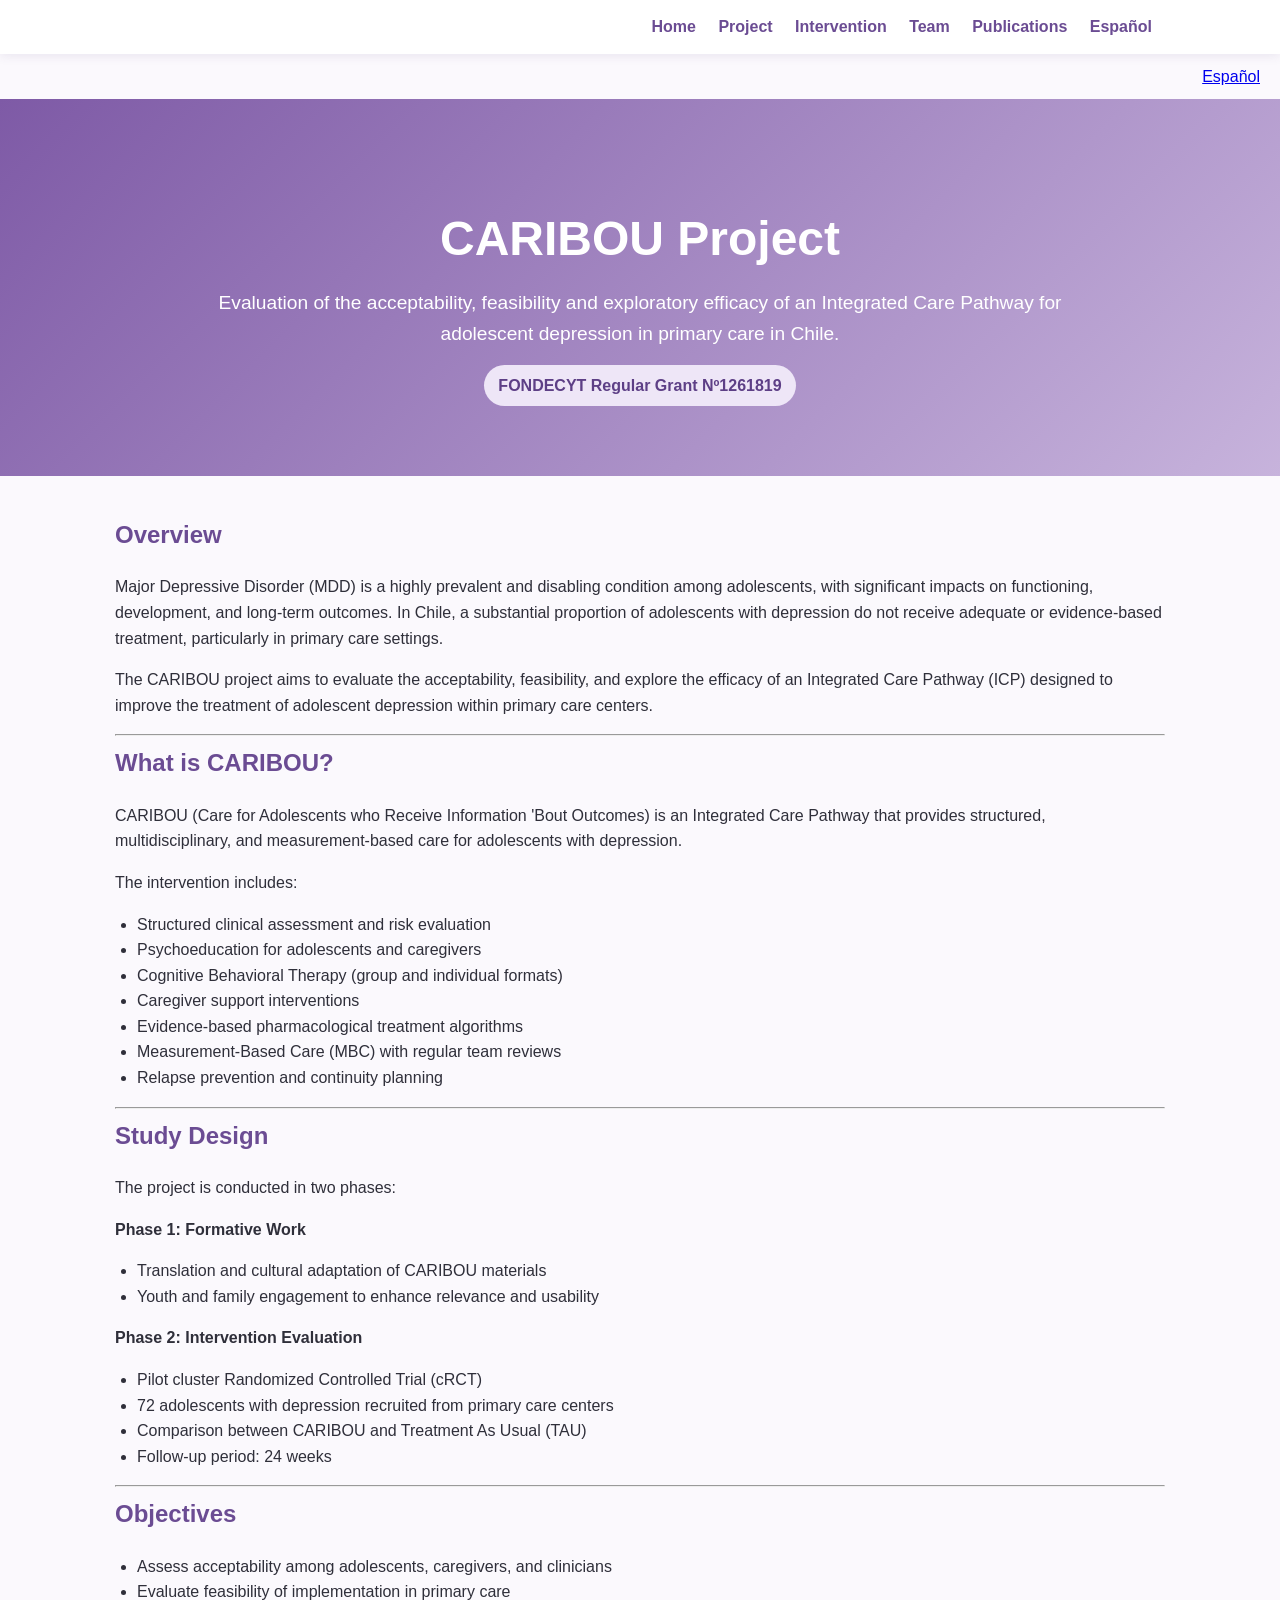
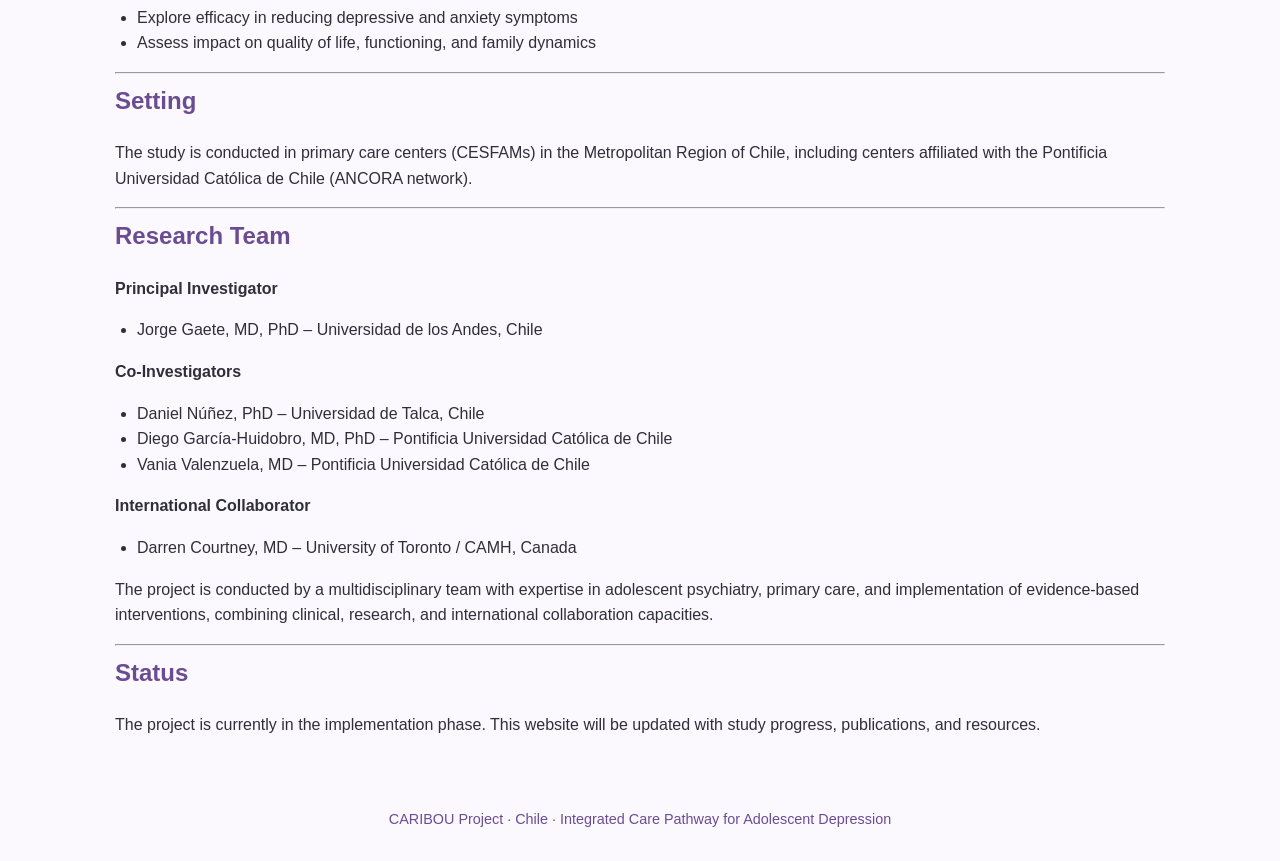
==== index.html @ 96297488 "Update index.html" ====
<!DOCTYPE html>
<html lang="en">
<head>
  <meta charset="UTF-8">
  <title>CARIBOU Project</title>
  <style>
    nav {
  background: white;
  padding: 14px 10%;
  text-align: right;
  box-shadow: 0 2px 10px rgba(80, 55, 120, 0.10);
  position: sticky;
  top: 0;
}

nav a {
  color: #6b4c93;
  margin-left: 18px;
  text-decoration: none;
  font-weight: bold;
}

nav a:hover {
  text-decoration: underline;
}
  body {
    margin: 0;
    font-family: Arial, Helvetica, sans-serif;
    background: #fbf9fd;
    color: #2f2f3a;
    line-height: 1.6;
  }

  header {
    background: linear-gradient(135deg, #7e5aa6, #c7b3dc);
    color: white;
    padding: 70px 10%;
    text-align: center;
  }

  header h1 {
    font-size: 3rem;
    margin-bottom: 10px;
  }

  header p {
    font-size: 1.2rem;
    max-width: 850px;
    margin: auto;
  }

  main {
    max-width: 1050px;
    margin: 40px auto;
    padding: 0 25px;
  }

  section {
    background: white;
    padding: 30px;
    margin-bottom: 25px;
    border-radius: 18px;
    box-shadow: 0 4px 16px rgba(80, 55, 120, 0.10);
  }

  h2 {
    color: #6b4c93;
    margin-top: 0;
  }

  .badge {
    display: inline-block;
    background: #eee6f7;
    color: #5d3f86;
    padding: 8px 14px;
    border-radius: 999px;
    font-weight: bold;
    margin-top: 15px;
  }

  ul {
    padding-left: 22px;
  }

  footer {
    text-align: center;
    padding: 30px;
    color: #6b4c93;
    font-size: 0.9rem;
  }
</style>
</head>
<body>
  <nav>
  <a href="index.html">Home</a>
  <a href="project.html">Project</a>
  <a href="intervention.html">Intervention</a>
  <a href="team.html">Team</a>
  <a href="publications.html">Publications</a>
  <a href="index-es.html">Español</a>
</nav>
<div style="text-align:right; padding:10px 20px;">
  <a href="index-es.html">Español</a>
</div>
<header>
  <h1>CARIBOU Project</h1>
  <p>
    Evaluation of the acceptability, feasibility and exploratory efficacy of an 
    Integrated Care Pathway for adolescent depression in primary care in Chile.
  </p>
  <div class="badge">FONDECYT Regular Grant Nº1261819</div>
</header>

<main>

  <h2>Overview</h2>
  <p>
    Major Depressive Disorder (MDD) is a highly prevalent and disabling condition among adolescents, 
    with significant impacts on functioning, development, and long-term outcomes. In Chile, a substantial 
    proportion of adolescents with depression do not receive adequate or evidence-based treatment, 
    particularly in primary care settings.
  </p>

  <p>
    The CARIBOU project aims to evaluate the acceptability, feasibility, and explore the efficacy of an 
    Integrated Care Pathway (ICP) designed to improve the treatment of adolescent depression within 
    primary care centers.
  </p>

  <hr>

  <h2>What is CARIBOU?</h2>
  <p>
    CARIBOU (Care for Adolescents who Receive Information 'Bout Outcomes) is an Integrated Care Pathway 
    that provides structured, multidisciplinary, and measurement-based care for adolescents with depression.
  </p>

  <p>The intervention includes:</p>
  <ul>
    <li>Structured clinical assessment and risk evaluation</li>
    <li>Psychoeducation for adolescents and caregivers</li>
    <li>Cognitive Behavioral Therapy (group and individual formats)</li>
    <li>Caregiver support interventions</li>
    <li>Evidence-based pharmacological treatment algorithms</li>
    <li>Measurement-Based Care (MBC) with regular team reviews</li>
    <li>Relapse prevention and continuity planning</li>
  </ul>

  <hr>

  <h2>Study Design</h2>
  <p>
    The project is conducted in two phases:
  </p>

  <p><strong>Phase 1: Formative Work</strong></p>
  <ul>
    <li>Translation and cultural adaptation of CARIBOU materials</li>
    <li>Youth and family engagement to enhance relevance and usability</li>
  </ul>

  <p><strong>Phase 2: Intervention Evaluation</strong></p>
  <ul>
    <li>Pilot cluster Randomized Controlled Trial (cRCT)</li>
    <li>72 adolescents with depression recruited from primary care centers</li>
    <li>Comparison between CARIBOU and Treatment As Usual (TAU)</li>
    <li>Follow-up period: 24 weeks</li>
  </ul>

  <hr>

  <h2>Objectives</h2>
  <ul>
    <li>Assess acceptability among adolescents, caregivers, and clinicians</li>
    <li>Evaluate feasibility of implementation in primary care</li>
    <li>Explore efficacy in reducing depressive and anxiety symptoms</li>
    <li>Assess impact on quality of life, functioning, and family dynamics</li>
  </ul>

  <hr>

  <h2>Setting</h2>
  <p>
    The study is conducted in primary care centers (CESFAMs) in the Metropolitan Region of Chile, 
    including centers affiliated with the Pontificia Universidad Católica de Chile (ANCORA network).
  </p>

  <hr>

  <h2>Research Team</h2>

<p><strong>Principal Investigator</strong></p>
<ul>
  <li>Jorge Gaete, MD, PhD – Universidad de los Andes, Chile</li>
</ul>

<p><strong>Co-Investigators</strong></p>
<ul>
  <li>Daniel Núñez, PhD – Universidad de Talca, Chile</li>
  <li>Diego García-Huidobro, MD, PhD – Pontificia Universidad Católica de Chile</li>
  <li>Vania Valenzuela, MD – Pontificia Universidad Católica de Chile</li>
</ul>

<p><strong>International Collaborator</strong></p>
<ul>
  <li>Darren Courtney, MD – University of Toronto / CAMH, Canada</li>
</ul>

<p>
  The project is conducted by a multidisciplinary team with expertise in adolescent psychiatry, 
  primary care, and implementation of evidence-based interventions, combining clinical, research, 
  and international collaboration capacities.
</p>

  <hr>

  <h2>Status</h2>
  <p>
    The project is currently in the implementation phase. This website will be updated with study 
    progress, publications, and resources.
  </p>
</main>

<footer>
  CARIBOU Project · Chile · Integrated Care Pathway for Adolescent Depression
</footer>
</body>
</html>
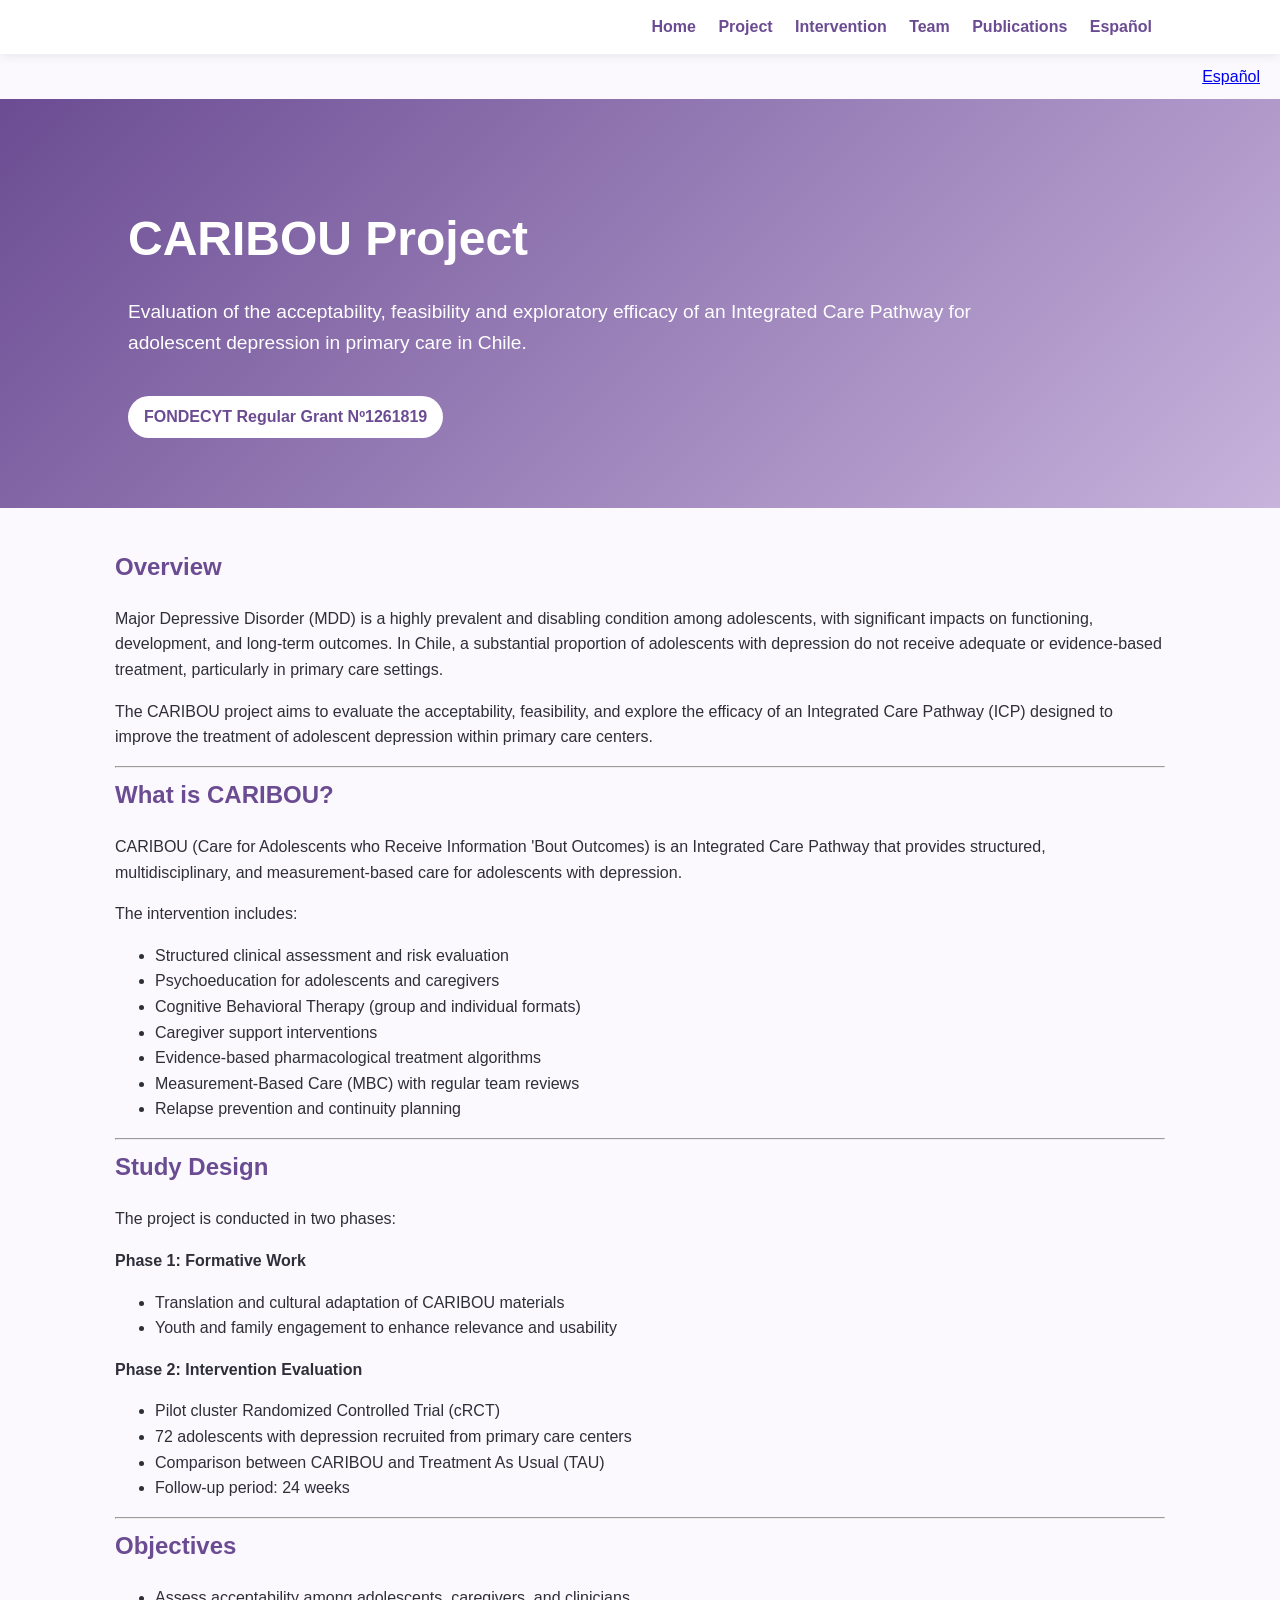
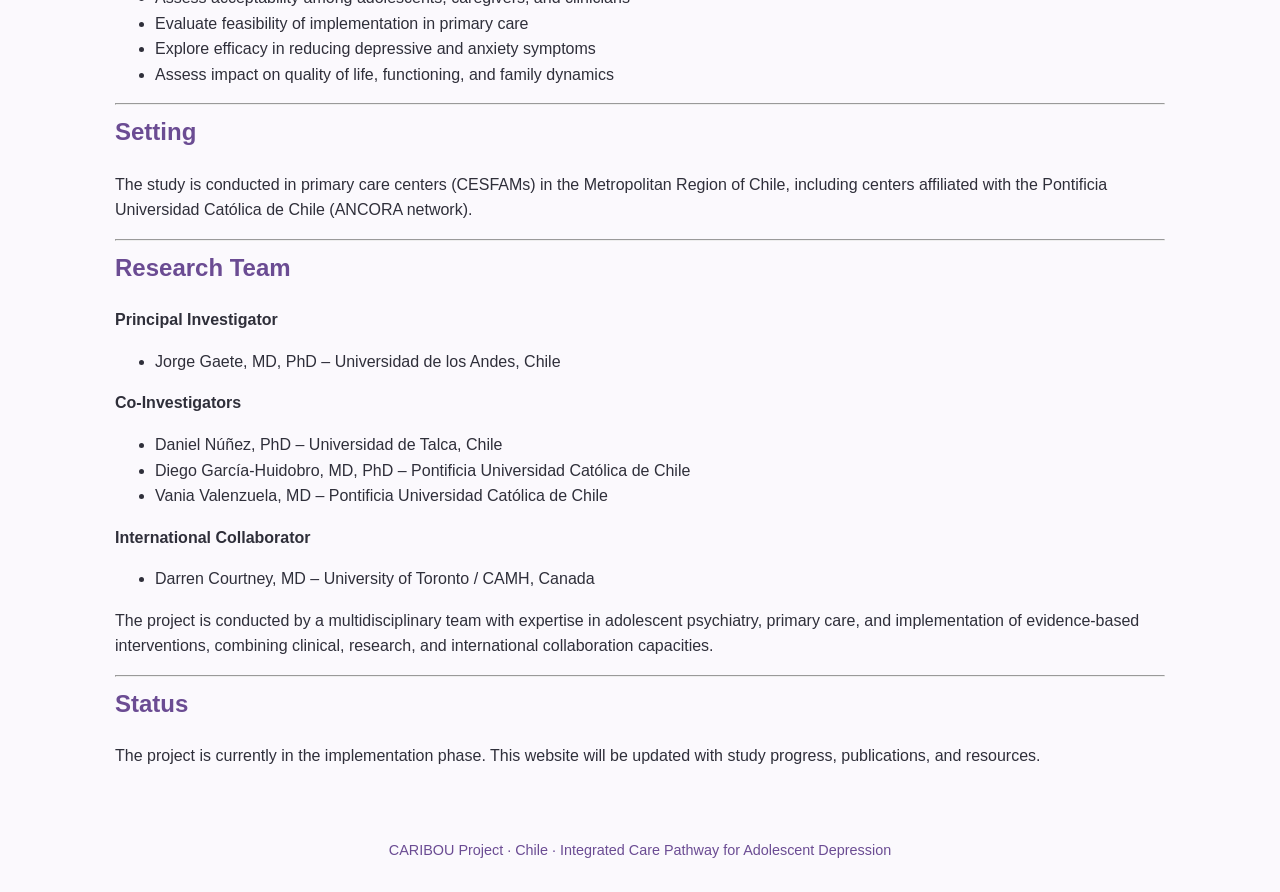
==== commit 8b836fd2: "Update index.html" ====
--- a/index.html
+++ b/index.html
@@ -1,93 +1,11 @@
 <!DOCTYPE html>
 <html lang="en">
 <head>
+  <link rel="stylesheet" href="style.css">
   <meta charset="UTF-8">
   <title>CARIBOU Project</title>
   <style>
-    nav {
-  background: white;
-  padding: 14px 10%;
-  text-align: right;
-  box-shadow: 0 2px 10px rgba(80, 55, 120, 0.10);
-  position: sticky;
-  top: 0;
-}
 
-nav a {
-  color: #6b4c93;
-  margin-left: 18px;
-  text-decoration: none;
-  font-weight: bold;
-}
-
-nav a:hover {
-  text-decoration: underline;
-}
-  body {
-    margin: 0;
-    font-family: Arial, Helvetica, sans-serif;
-    background: #fbf9fd;
-    color: #2f2f3a;
-    line-height: 1.6;
-  }
-
-  header {
-    background: linear-gradient(135deg, #7e5aa6, #c7b3dc);
-    color: white;
-    padding: 70px 10%;
-    text-align: center;
-  }
-
-  header h1 {
-    font-size: 3rem;
-    margin-bottom: 10px;
-  }
-
-  header p {
-    font-size: 1.2rem;
-    max-width: 850px;
-    margin: auto;
-  }
-
-  main {
-    max-width: 1050px;
-    margin: 40px auto;
-    padding: 0 25px;
-  }
-
-  section {
-    background: white;
-    padding: 30px;
-    margin-bottom: 25px;
-    border-radius: 18px;
-    box-shadow: 0 4px 16px rgba(80, 55, 120, 0.10);
-  }
-
-  h2 {
-    color: #6b4c93;
-    margin-top: 0;
-  }
-
-  .badge {
-    display: inline-block;
-    background: #eee6f7;
-    color: #5d3f86;
-    padding: 8px 14px;
-    border-radius: 999px;
-    font-weight: bold;
-    margin-top: 15px;
-  }
-
-  ul {
-    padding-left: 22px;
-  }
-
-  footer {
-    text-align: center;
-    padding: 30px;
-    color: #6b4c93;
-    font-size: 0.9rem;
-  }
 </style>
 </head>
 <body>
--- a/style.css
+++ b/style.css
@@ -0,0 +1,131 @@
+:root {
+  --caribou-purple: #6b4c93;
+  --caribou-lilac: #c7b3dc;
+  --caribou-light: #fbf9fd;
+  --caribou-soft: #f4eef9;
+  --text-main: #2f2f3a;
+}
+
+body {
+  margin: 0;
+  font-family: Arial, Helvetica, sans-serif;
+  background: var(--caribou-light);
+  color: var(--text-main);
+  line-height: 1.6;
+}
+
+nav {
+  background: white;
+  padding: 14px 10%;
+  text-align: right;
+  box-shadow: 0 2px 10px rgba(80, 55, 120, 0.10);
+  position: sticky;
+  top: 0;
+  z-index: 10;
+}
+
+nav a {
+  color: var(--caribou-purple);
+  margin-left: 18px;
+  text-decoration: none;
+  font-weight: bold;
+}
+
+nav a:hover {
+  text-decoration: underline;
+}
+
+header {
+  background: linear-gradient(135deg, var(--caribou-purple), var(--caribou-lilac));
+  color: white;
+  padding: 70px 10%;
+}
+
+header h1 {
+  font-size: 3rem;
+  margin-bottom: 10px;
+}
+
+header p {
+  font-size: 1.2rem;
+  max-width: 850px;
+}
+
+main {
+  max-width: 1050px;
+  margin: 40px auto;
+  padding: 0 25px;
+}
+
+section {
+  background: white;
+  padding: 32px;
+  margin-bottom: 26px;
+  border-radius: 18px;
+  box-shadow: 0 4px 16px rgba(80, 55, 120, 0.10);
+}
+
+h2 {
+  color: var(--caribou-purple);
+  margin-top: 0;
+}
+
+.badge {
+  display: inline-block;
+  background: white;
+  color: var(--caribou-purple);
+  padding: 8px 16px;
+  border-radius: 999px;
+  font-weight: bold;
+  margin-top: 18px;
+}
+
+.pathway {
+  display: grid;
+  grid-template-columns: repeat(auto-fit, minmax(220px, 1fr));
+  gap: 18px;
+  margin-top: 20px;
+}
+
+.card {
+  background: var(--caribou-soft);
+  border-left: 6px solid var(--caribou-purple);
+  padding: 18px;
+  border-radius: 14px;
+}
+
+.card h3 {
+  margin-top: 0;
+  color: #5d3f86;
+}
+
+footer {
+  text-align: center;
+  padding: 30px;
+  color: var(--caribou-purple);
+  font-size: 0.9rem;
+}
+
+@media (max-width: 700px) {
+  nav {
+    text-align: left;
+    padding: 12px 20px;
+  }
+
+  nav a {
+    display: inline-block;
+    margin: 6px 10px 6px 0;
+  }
+
+  header {
+    padding: 50px 25px;
+  }
+
+  header h1 {
+    font-size: 2.2rem;
+  }
+
+  section {
+    padding: 24px;
+  }
+}
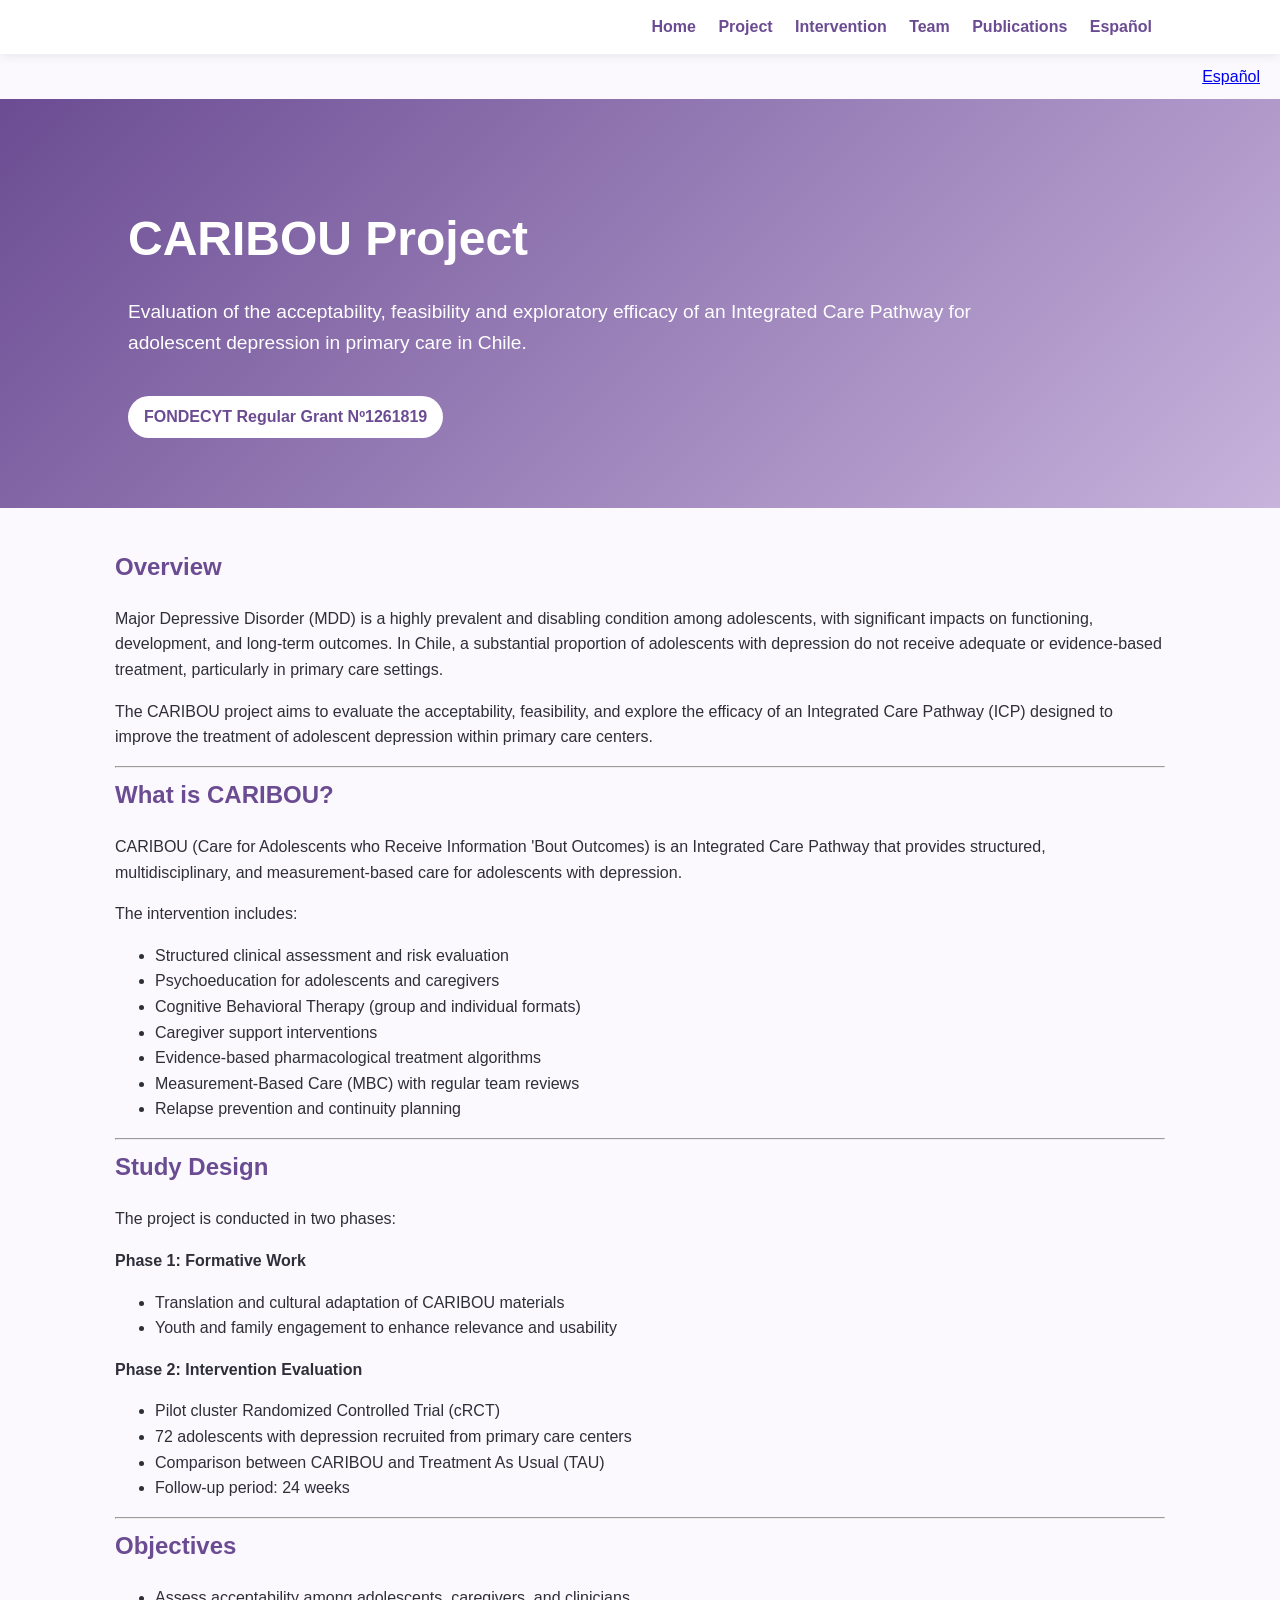
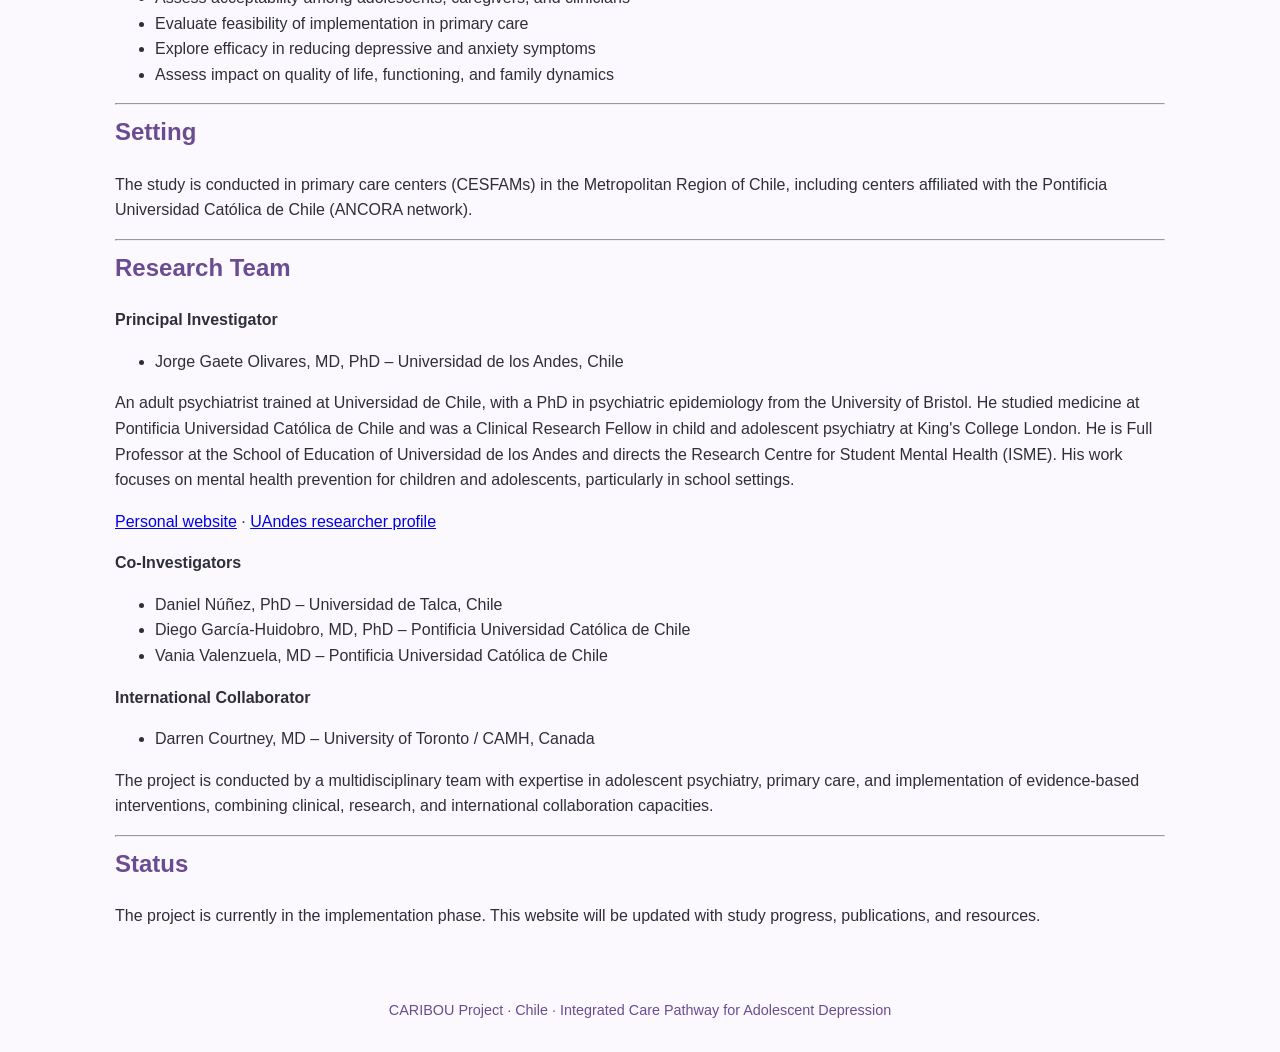
==== commit 27c665fe: "Equipo: reseña de Jorge Gaete y enlaces a sus perfiles" ====
--- a/index.html
+++ b/index.html
@@ -109,8 +109,10 @@
 
 <p><strong>Principal Investigator</strong></p>
 <ul>
-  <li>Jorge Gaete, MD, PhD – Universidad de los Andes, Chile</li>
+  <li>Jorge Gaete Olivares, MD, PhD – Universidad de los Andes, Chile</li>
 </ul>
+<p>An adult psychiatrist trained at Universidad de Chile, with a PhD in psychiatric epidemiology from the University of Bristol. He studied medicine at Pontificia Universidad Católica de Chile and was a Clinical Research Fellow in child and adolescent psychiatry at King's College London. He is Full Professor at the School of Education of Universidad de los Andes and directs the Research Centre for Student Mental Health (ISME). His work focuses on mental health prevention for children and adolescents, particularly in school settings.</p>
+<p><a href="https://jegaete.github.io">Personal website</a> · <a href="https://investigadores.uandes.cl/en/persons/jorge-eduardo-gaete-olivares/">UAndes researcher profile</a></p>
 
 <p><strong>Co-Investigators</strong></p>
 <ul>
--- a/style.css
+++ b/style.css
@@ -129,3 +129,11 @@
     padding: 24px;
   }
 }
+.paper a {
+  color: #5d3f86;
+  text-decoration: none;
+}
+
+.paper a:hover {
+  text-decoration: underline;
+}
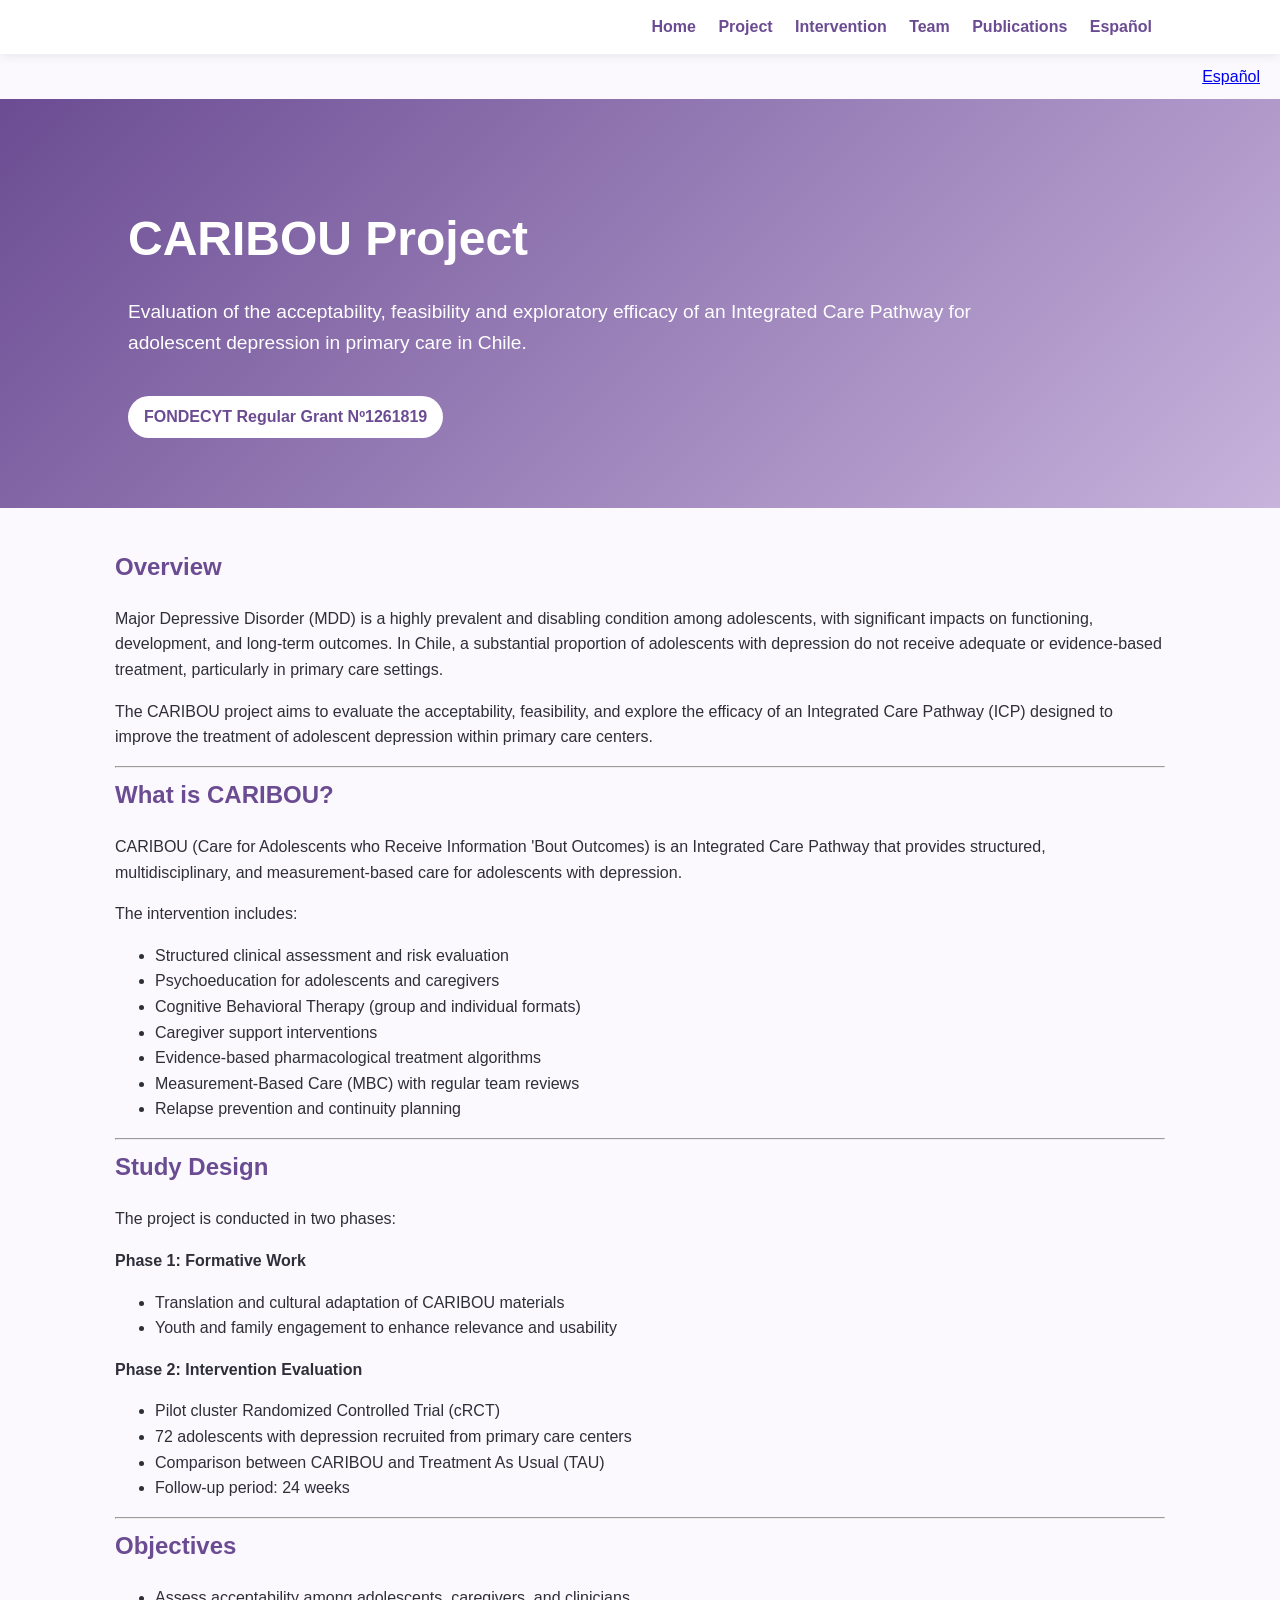
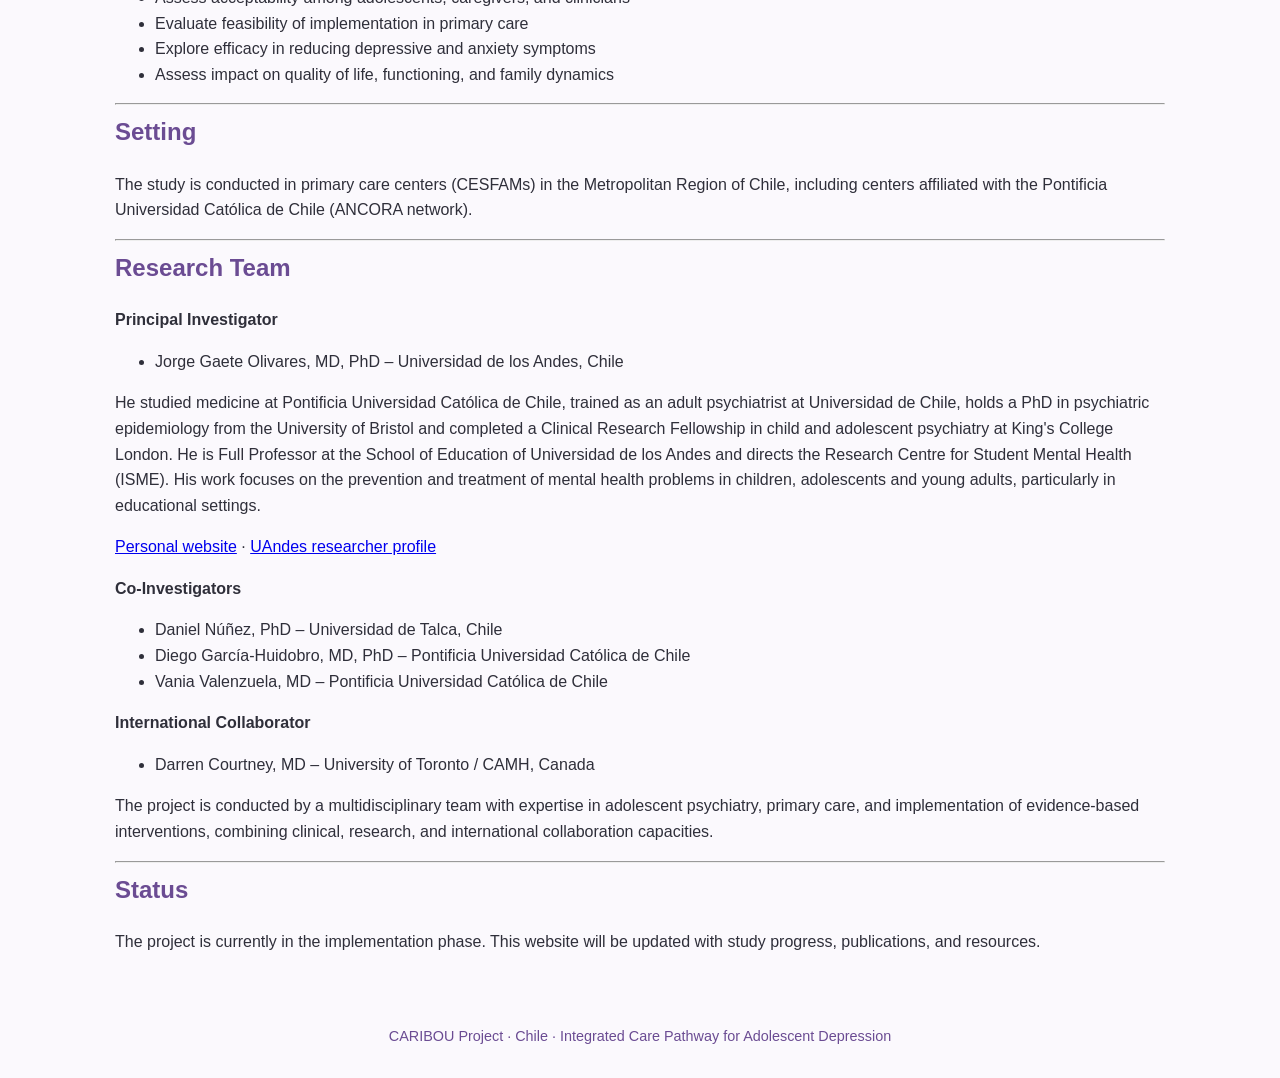
==== commit 31f3ae2b: "Equipo: reseña actualizada de Jorge Gaete" ====
--- a/index.html
+++ b/index.html
@@ -111,7 +111,7 @@
 <ul>
   <li>Jorge Gaete Olivares, MD, PhD – Universidad de los Andes, Chile</li>
 </ul>
-<p>An adult psychiatrist trained at Universidad de Chile, with a PhD in psychiatric epidemiology from the University of Bristol. He studied medicine at Pontificia Universidad Católica de Chile and was a Clinical Research Fellow in child and adolescent psychiatry at King's College London. He is Full Professor at the School of Education of Universidad de los Andes and directs the Research Centre for Student Mental Health (ISME). His work focuses on mental health prevention for children and adolescents, particularly in school settings.</p>
+<p>He studied medicine at Pontificia Universidad Católica de Chile, trained as an adult psychiatrist at Universidad de Chile, holds a PhD in psychiatric epidemiology from the University of Bristol and completed a Clinical Research Fellowship in child and adolescent psychiatry at King's College London. He is Full Professor at the School of Education of Universidad de los Andes and directs the Research Centre for Student Mental Health (ISME). His work focuses on the prevention and treatment of mental health problems in children, adolescents and young adults, particularly in educational settings.</p>
 <p><a href="https://jegaete.github.io">Personal website</a> · <a href="https://investigadores.uandes.cl/en/persons/jorge-eduardo-gaete-olivares/">UAndes researcher profile</a></p>
 
 <p><strong>Co-Investigators</strong></p>
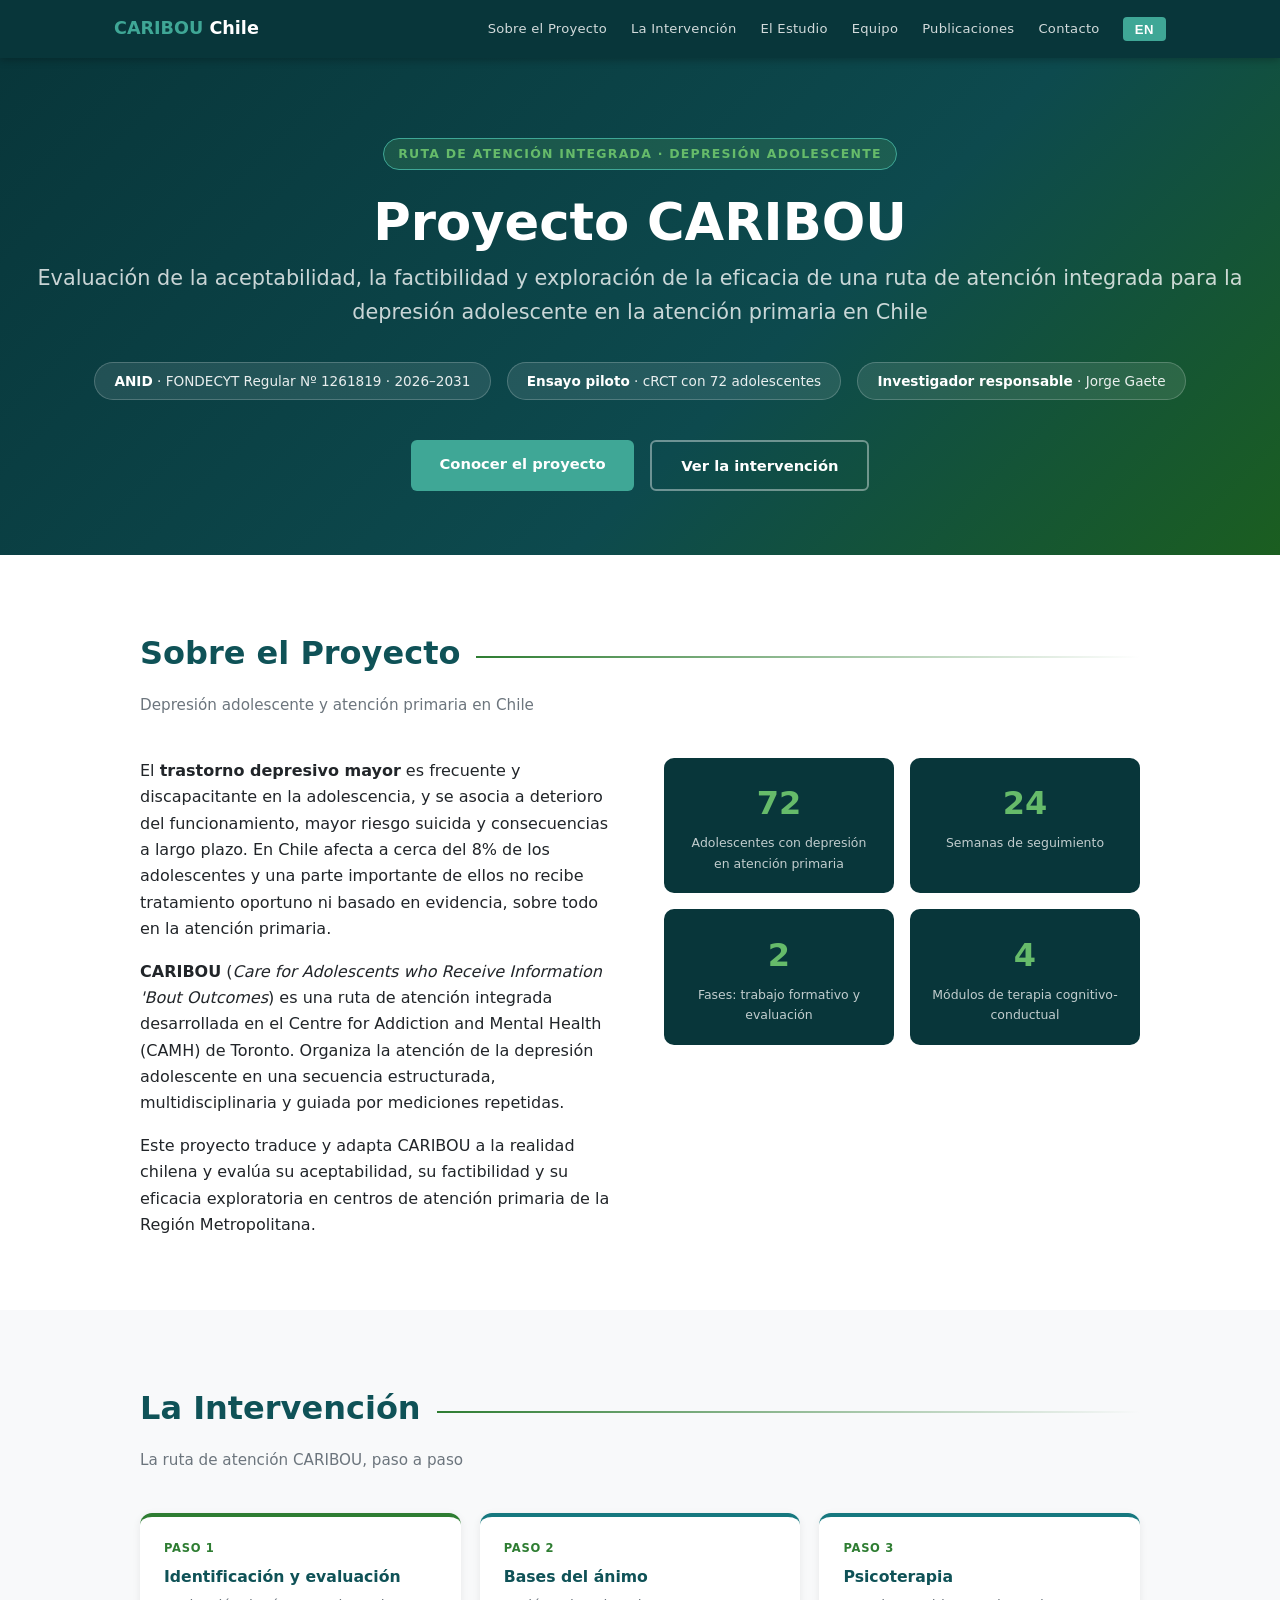
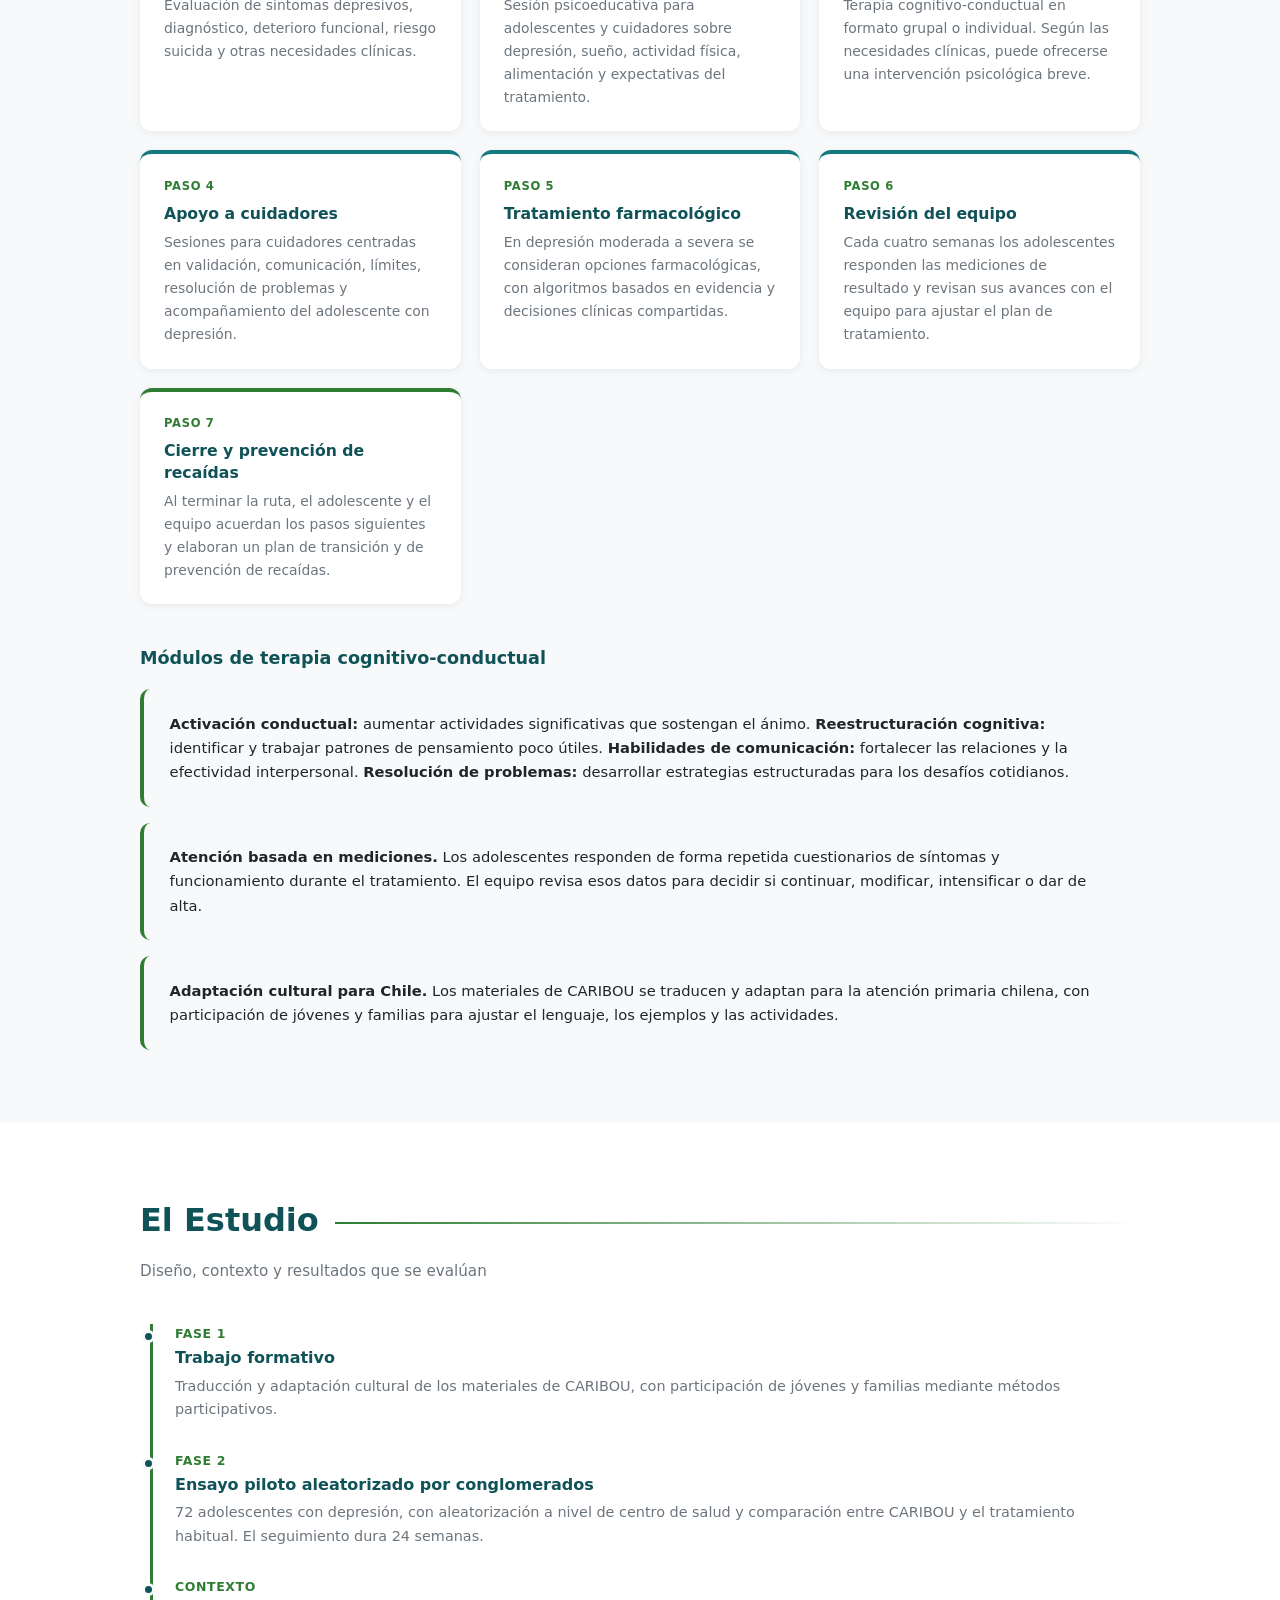
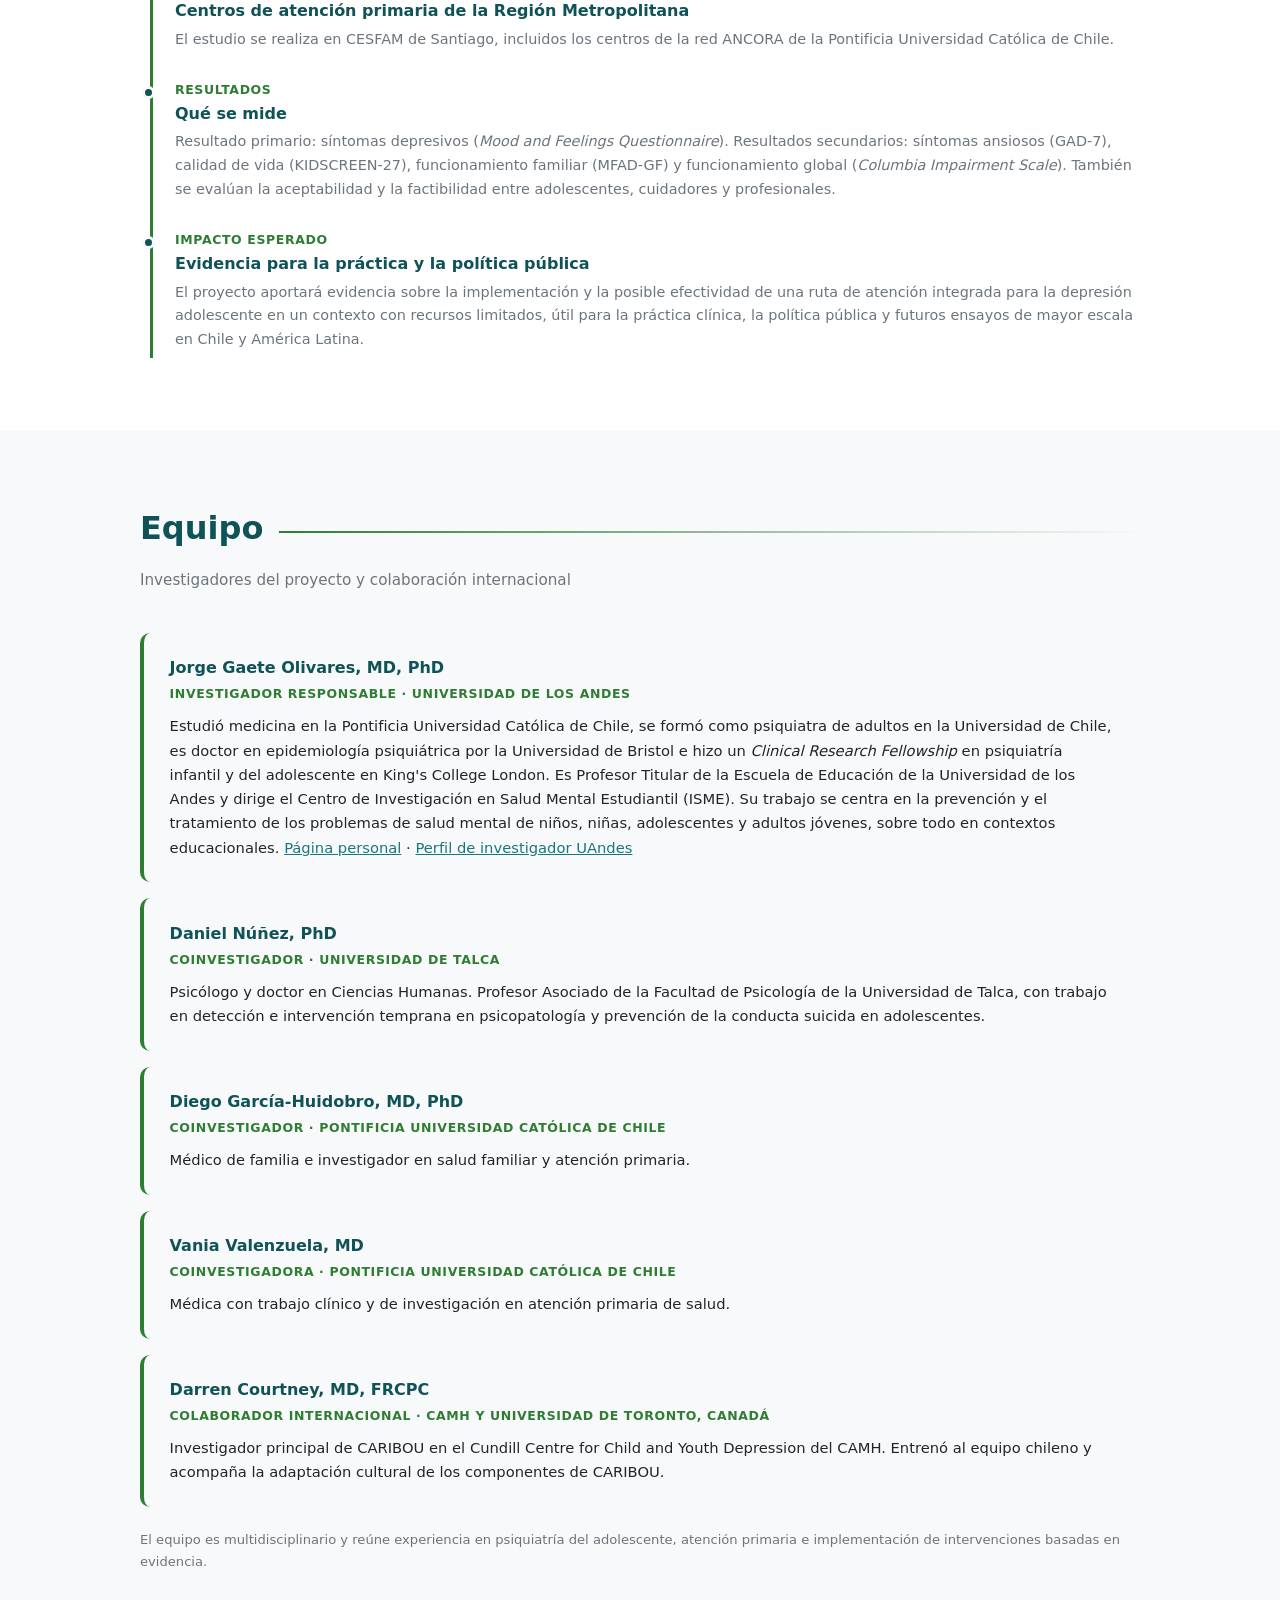
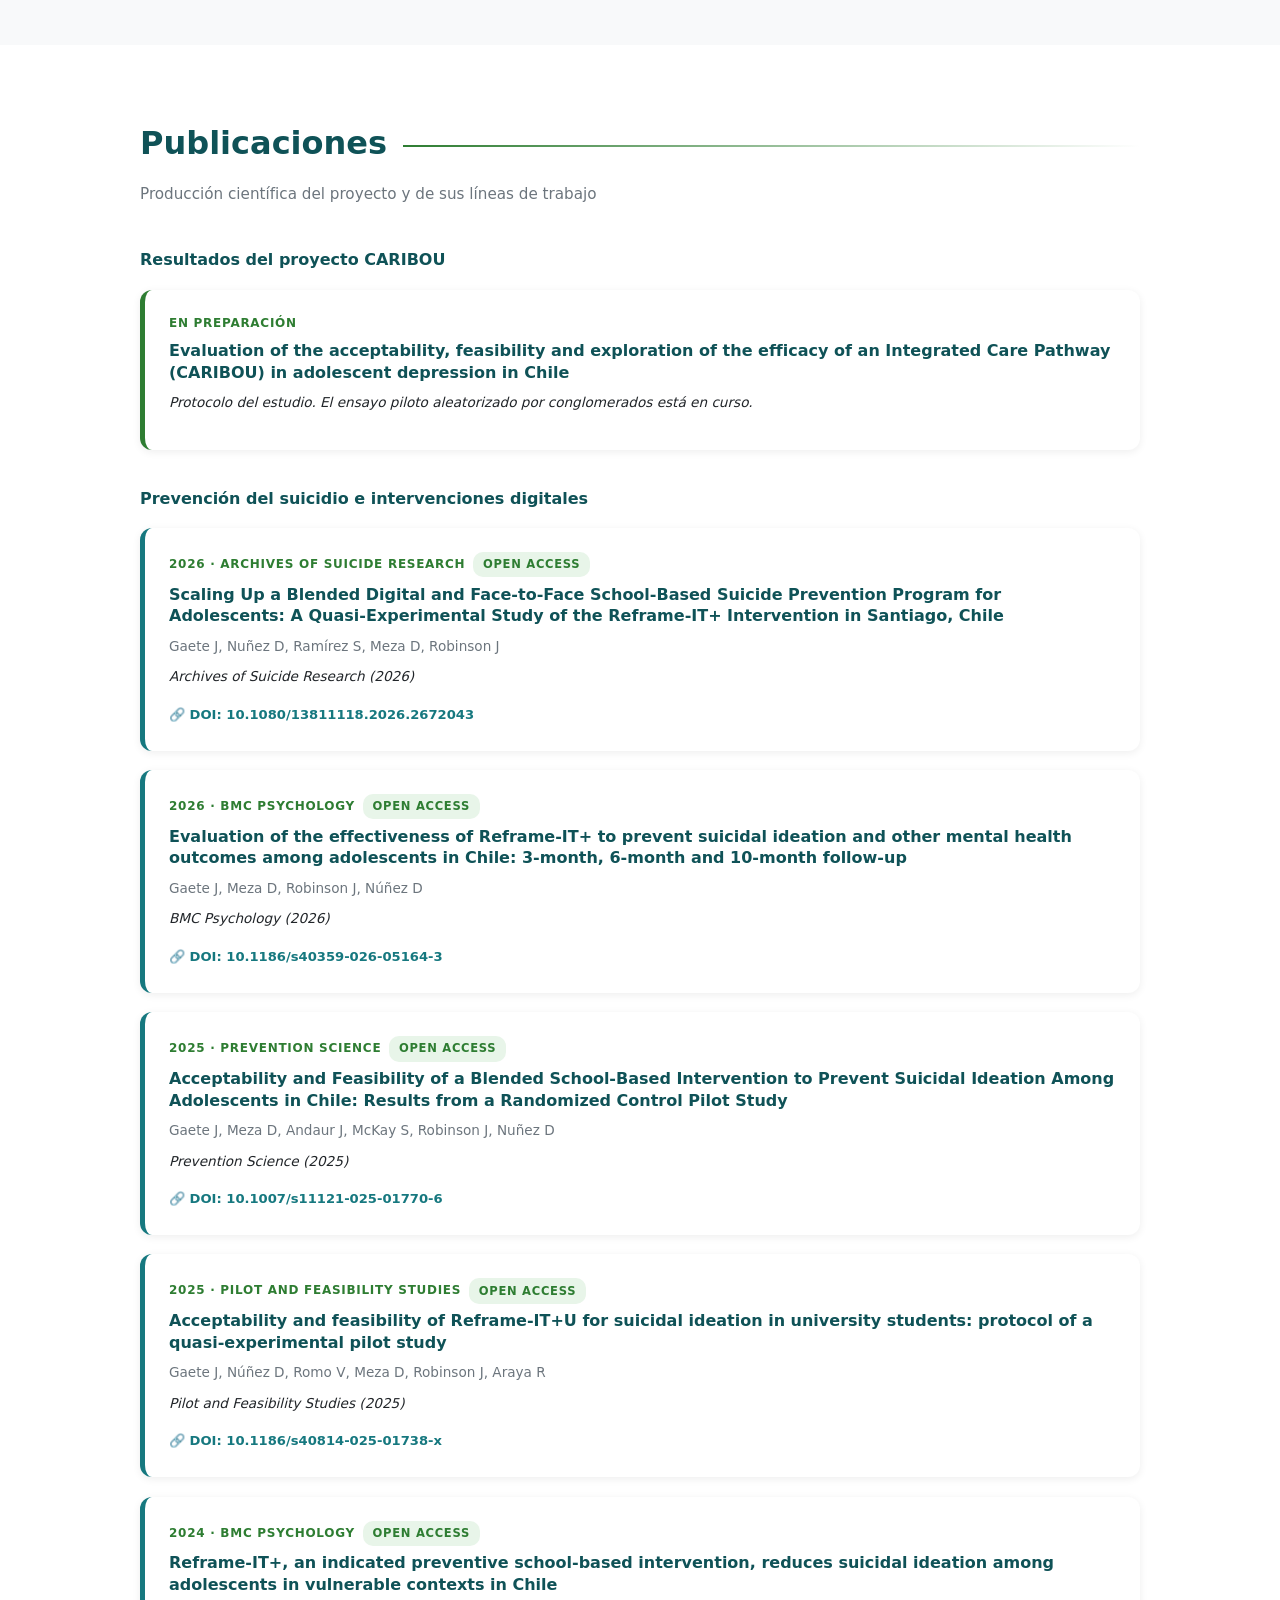
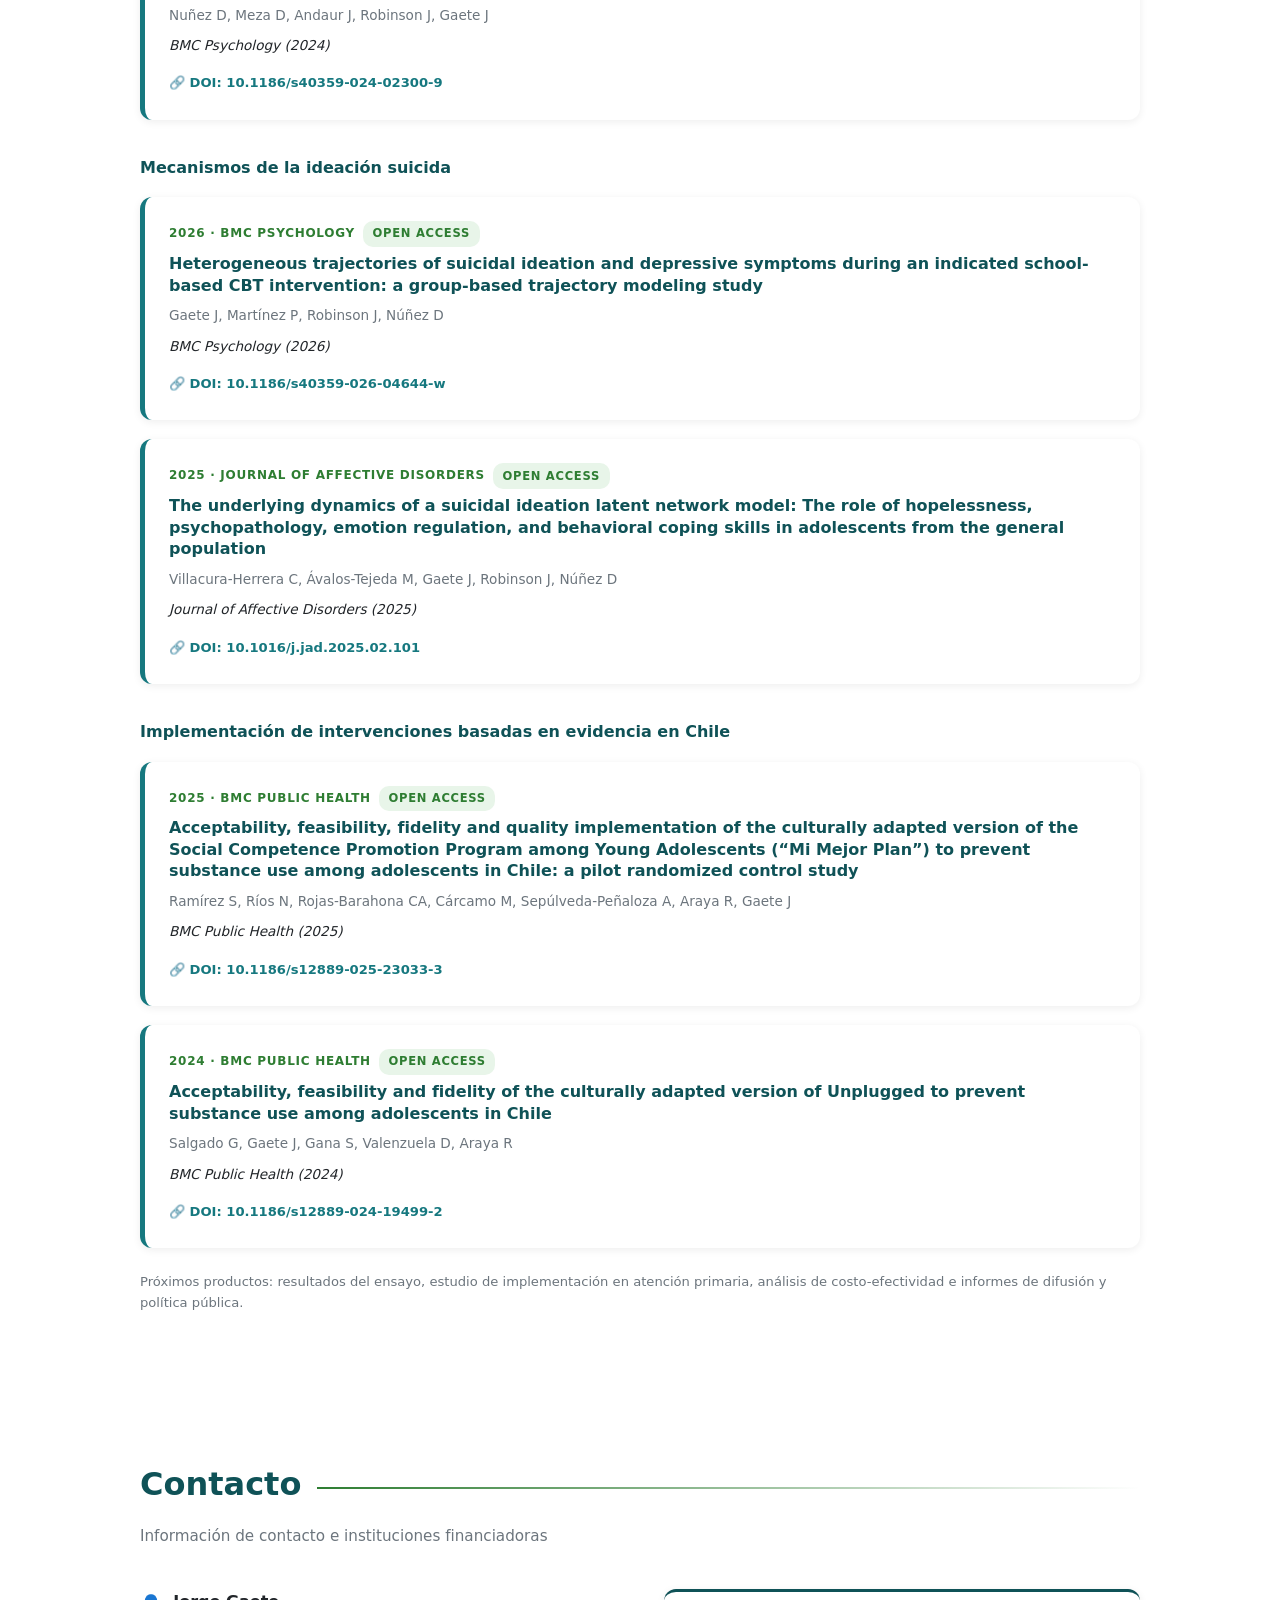
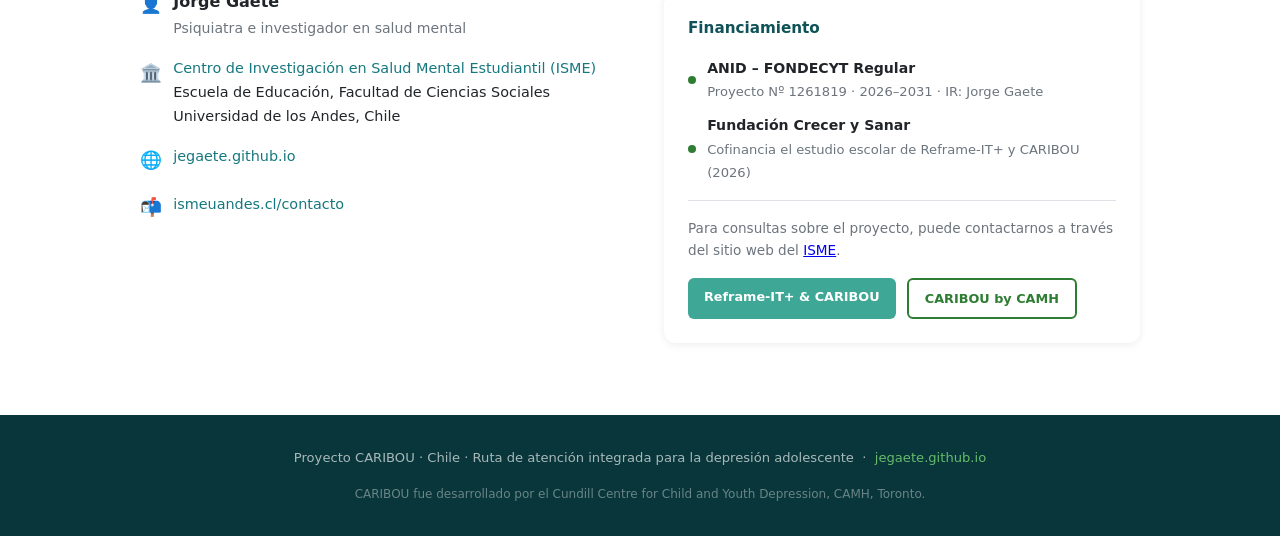
==== commit f4f1076d: "Sitio CARIBOU: página única bilingüe con el formato de los otros proyectos Inicio, intervención, est" ====
--- a/index.html
+++ b/index.html
@@ -1,148 +1,703 @@
 <!DOCTYPE html>
-<html lang="en">
+<html lang="es">
 <head>
-  <link rel="stylesheet" href="style.css">
-  <meta charset="UTF-8">
-  <title>CARIBOU Project</title>
+  <meta charset="UTF-8" />
+  <meta name="viewport" content="width=device-width, initial-scale=1.0" />
+  <title>Proyecto CARIBOU – Ruta de atención integrada para la depresión adolescente en Chile</title>
+  <meta name="description" content="Evaluación de la aceptabilidad, factibilidad y exploración de la eficacia de la ruta de atención integrada CARIBOU para la depresión adolescente en atención primaria en Chile. ANID FONDECYT Regular Nº 1261819." />
+  <meta property="og:title" content="Proyecto CARIBOU – Ruta de atención integrada para la depresión adolescente en Chile" />
+  <meta property="og:description" content="Evaluación de la aceptabilidad, factibilidad y exploración de la eficacia de la ruta de atención integrada CARIBOU para la depresión adolescente en atención primaria en Chile. ANID FONDECYT Regular Nº 1261819." />
+  <meta property="og:type" content="website" />
   <style>
-
-</style>
+    :root {
+      --primary: #0f5257;
+      --primary-light: #16787f;
+      --accent: #2e7d32;
+      --accent-light: #66bb6a;
+      --bg: #f8f9fa;
+      --card: #ffffff;
+      --text: #212529;
+      --text-muted: #6c757d;
+      --border: #dee2e6;
+      --hero-bg: #08363a;
+      --badge-bg: #e8f5e9;
+      --hero-accent: #3fa796;
+    }
+    *, *::before, *::after { box-sizing: border-box; margin: 0; padding: 0; }
+    html { scroll-behavior: smooth; }
+    body {
+      font-family: 'Segoe UI', system-ui, -apple-system, sans-serif;
+      background: var(--bg);
+      color: var(--text);
+      line-height: 1.65;
+    }
+
+    /* ── NAV ── */
+    nav {
+      position: sticky; top: 0; z-index: 100;
+      background: var(--hero-bg);
+      box-shadow: 0 2px 8px rgba(0,0,0,0.25);
+    }
+    .nav-inner {
+      max-width: 1100px; margin: 0 auto;
+      display: flex; align-items: center; justify-content: space-between;
+      padding: 0 1.5rem; height: 58px;
+    }
+    .nav-brand {
+      font-weight: 700; font-size: 1.1rem; color: #fff; text-decoration: none;
+    }
+    .nav-brand span { color: var(--hero-accent); }
+    .nav-links { display: flex; gap: 0.2rem; align-items: center; }
+    .nav-links a {
+      color: rgba(255,255,255,0.82); text-decoration: none;
+      font-size: 0.82rem; font-weight: 500; letter-spacing: 0.02em;
+      padding: 0.35rem 0.65rem; border-radius: 4px; transition: all 0.18s;
+    }
+    .nav-links a:hover { color: #fff; background: rgba(255,255,255,0.12); }
+    .lang-btn {
+      background: var(--hero-accent); color: #fff !important;
+      border-radius: 4px; padding: 0.3rem 0.75rem !important;
+      font-weight: 600 !important; margin-left: 0.6rem;
+      cursor: pointer; border: none; font-size: 0.82rem;
+      letter-spacing: 0.04em;
+    }
+    .lang-btn:hover { background: var(--accent-light) !important; }
+    .hamburger { display: none; flex-direction: column; gap: 5px; cursor: pointer; padding: 4px; }
+    .hamburger span { display: block; width: 24px; height: 2px; background: #fff; border-radius: 2px; transition: 0.3s; }
+
+    /* ── HERO ── */
+    .hero {
+      background: linear-gradient(135deg, var(--hero-bg) 0%, #0d4a4e 60%, #1b5e20 100%);
+      color: #fff; padding: 5rem 1.5rem 4rem;
+      text-align: center;
+    }
+    .hero-tag {
+      display: inline-block; background: rgba(102,187,106,0.18);
+      border: 1px solid var(--hero-accent); color: var(--accent-light);
+      font-size: 0.78rem; font-weight: 700; letter-spacing: 0.1em;
+      text-transform: uppercase; padding: 0.3rem 0.9rem;
+      border-radius: 20px; margin-bottom: 1.4rem;
+    }
+    .hero h1 { font-size: clamp(2rem, 5vw, 3.2rem); font-weight: 800; line-height: 1.15; margin-bottom: 0.6rem; }
+    .hero h1 span { color: var(--accent-light); }
+    .hero-sub { font-size: clamp(1.05rem, 2.5vw, 1.3rem); color: rgba(255,255,255,0.78); margin-bottom: 2rem; font-weight: 400; }
+    .hero-meta { display: flex; flex-wrap: wrap; gap: 1rem; justify-content: center; margin-bottom: 2.5rem; }
+    .hero-pill {
+      background: rgba(255,255,255,0.1); border: 1px solid rgba(255,255,255,0.2);
+      border-radius: 30px; padding: 0.45rem 1.2rem;
+      font-size: 0.85rem; color: rgba(255,255,255,0.9);
+    }
+    .hero-pill strong { color: #fff; }
+    .hero-cta { display: flex; gap: 1rem; justify-content: center; flex-wrap: wrap; }
+    .btn {
+      display: inline-block; padding: 0.7rem 1.8rem;
+      border-radius: 6px; text-decoration: none; font-weight: 600;
+      font-size: 0.92rem; transition: all 0.18s;
+    }
+    .btn-primary { background: var(--hero-accent); color: #fff; }
+    .btn-primary:hover { background: var(--accent-light); transform: translateY(-1px); }
+    .btn-outline { background: transparent; color: #fff; border: 2px solid rgba(255,255,255,0.4); }
+    .btn-outline:hover { border-color: #fff; background: rgba(255,255,255,0.08); }
+
+    /* ── SECTIONS ── */
+    section { padding: 4.5rem 1.5rem; }
+    .section-inner { max-width: 1000px; margin: 0 auto; }
+    .section-alt { background: #fff; }
+    .section-title {
+      font-size: clamp(1.5rem, 3vw, 2rem); font-weight: 800;
+      color: var(--primary); margin-bottom: 0.4rem;
+    }
+    .section-subtitle { color: var(--text-muted); font-size: 0.95rem; margin-bottom: 2.5rem; }
+    .title-bar { display: flex; align-items: center; gap: 1rem; margin-bottom: 0.4rem; }
+    .title-bar::after { content: ''; flex: 1; height: 2px; background: linear-gradient(90deg, var(--accent), transparent); }
+    p { margin-bottom: 1rem; }
+    p:last-child { margin-bottom: 0; }
+
+    /* ── ABOUT ── */
+    .about-grid { display: grid; grid-template-columns: 1fr 1fr; gap: 3rem; align-items: start; }
+    .stat-cards { display: grid; grid-template-columns: 1fr 1fr; gap: 1rem; }
+    .stat-card {
+      background: var(--hero-bg); color: #fff;
+      border-radius: 10px; padding: 1.2rem; text-align: center;
+    }
+    .stat-card .num { font-size: 2rem; font-weight: 800; color: var(--accent-light); }
+    .stat-card .lbl { font-size: 0.78rem; color: rgba(255,255,255,0.75); margin-top: 0.2rem; }
+
+    /* ── OBJECTIVES ── */
+    .obj-list { list-style: none; display: flex; flex-direction: column; gap: 1rem; }
+    .obj-list li {
+      display: flex; gap: 1rem; align-items: flex-start;
+      background: #fff; border-radius: 10px; padding: 1.2rem 1.4rem;
+      border-left: 4px solid var(--accent); box-shadow: 0 1px 4px rgba(0,0,0,0.06);
+    }
+    .obj-num {
+      background: var(--primary); color: #fff;
+      border-radius: 50%; width: 28px; height: 28px; min-width: 28px;
+      display: flex; align-items: center; justify-content: center;
+      font-weight: 700; font-size: 0.82rem;
+    }
+
+    /* ── METHODOLOGY ── */
+    .method-phases { display: grid; grid-template-columns: repeat(auto-fit, minmax(220px, 1fr)); gap: 1.2rem; margin-bottom: 2.5rem; }
+    .phase-card {
+      background: #fff; border-radius: 12px; padding: 1.5rem;
+      box-shadow: 0 2px 8px rgba(0,0,0,0.07); border-top: 4px solid var(--primary-light);
+    }
+    .phase-card.accent-border { border-top-color: var(--accent); }
+    .phase-icon { font-size: 1.8rem; margin-bottom: 0.8rem; }
+    .phase-card h3 { font-size: 0.95rem; font-weight: 700; color: var(--primary); margin-bottom: 0.5rem; }
+    .phase-card p { font-size: 0.88rem; color: var(--text-muted); margin: 0; }
+    .program-structure {
+      background: linear-gradient(135deg, var(--hero-bg), #1b5e20);
+      color: #fff; border-radius: 14px; padding: 2rem;
+    }
+    .program-structure h3 { margin-bottom: 1rem; color: var(--accent-light); font-size: 1.1rem; }
+    .sessions-grid { display: grid; grid-template-columns: repeat(3, 1fr); gap: 1rem; }
+    .session-block { background: rgba(255,255,255,0.1); border-radius: 8px; padding: 1rem; text-align: center; }
+    .session-block .s-num { font-size: 1.6rem; font-weight: 800; color: var(--accent-light); }
+    .session-block .s-lbl { font-size: 0.75rem; color: rgba(255,255,255,0.8); margin-top: 0.3rem; }
+    .trial-info { display: grid; grid-template-columns: 1fr 1fr; gap: 1rem; margin-top: 2rem; }
+    .trial-box { background: #fff; border-radius: 10px; padding: 1.2rem; box-shadow: 0 1px 4px rgba(0,0,0,0.07); }
+    .trial-box h4 { color: var(--primary); font-size: 0.9rem; margin-bottom: 0.5rem; }
+    .trial-box p { font-size: 0.85rem; color: var(--text-muted); margin: 0; }
+
+    /* ── TEAM ── */
+    .team-grid { display: grid; grid-template-columns: repeat(auto-fill, minmax(200px, 1fr)); gap: 1.5rem; }
+    .team-card {
+      background: #fff; border-radius: 14px; padding: 1.8rem 1.2rem;
+      text-align: center; box-shadow: 0 2px 8px rgba(0,0,0,0.07);
+      transition: transform 0.18s, box-shadow 0.18s;
+    }
+    .team-card:hover { transform: translateY(-3px); box-shadow: 0 6px 18px rgba(0,0,0,0.11); }
+    .team-avatar {
+      width: 72px; height: 72px; border-radius: 50%;
+      background: linear-gradient(135deg, var(--primary), var(--accent));
+      display: flex; align-items: center; justify-content: center;
+      color: #fff; font-size: 1.5rem; font-weight: 700;
+      margin: 0 auto 1rem;
+    }
+    .team-card h3 { font-size: 0.95rem; font-weight: 700; color: var(--primary); margin-bottom: 0.3rem; }
+    .team-card .role { font-size: 0.78rem; color: var(--accent); font-weight: 600; margin-bottom: 0.3rem; }
+    .team-card .inst { font-size: 0.78rem; color: var(--text-muted); }
+
+    /* ── RESULTS ── */
+    .results-grid { display: grid; grid-template-columns: repeat(auto-fit, minmax(260px, 1fr)); gap: 1.5rem; margin-bottom: 2.5rem; }
+    .result-card {
+      background: #fff; border-radius: 12px; padding: 1.5rem;
+      box-shadow: 0 2px 8px rgba(0,0,0,0.07); border-top: 4px solid var(--accent);
+    }
+    .result-card h3 { font-size: 0.9rem; font-weight: 700; color: var(--primary); margin-bottom: 1rem; }
+    .result-stat { display: flex; align-items: baseline; gap: 0.5rem; margin-bottom: 0.6rem; }
+    .result-stat .pct { font-size: 1.8rem; font-weight: 800; color: var(--accent); }
+    .result-stat .desc { font-size: 0.82rem; color: var(--text-muted); }
+    .efficacy-table {
+      width: 100%; border-collapse: collapse; font-size: 0.88rem;
+    }
+    .efficacy-table th {
+      background: var(--primary); color: #fff; padding: 0.7rem 1rem;
+      text-align: left; font-weight: 600;
+    }
+    .efficacy-table td { padding: 0.7rem 1rem; border-bottom: 1px solid var(--border); }
+    .efficacy-table tr:last-child td { border-bottom: none; }
+    .efficacy-table tr:nth-child(even) td { background: #f8f9fa; }
+    .sig { color: var(--accent); font-weight: 700; }
+    .table-wrap { background: #fff; border-radius: 12px; overflow: hidden; box-shadow: 0 2px 8px rgba(0,0,0,0.07); }
+
+    /* ── PUBLICATIONS ── */
+    .pub-list { display: flex; flex-direction: column; gap: 1.2rem; }
+    .pub-card {
+      background: #fff; border-radius: 12px; padding: 1.5rem;
+      box-shadow: 0 2px 8px rgba(0,0,0,0.07);
+      border-left: 5px solid var(--primary-light);
+      transition: border-color 0.18s;
+    }
+    .pub-card:hover { border-left-color: var(--accent); }
+    .pub-year { font-size: 0.75rem; font-weight: 700; color: var(--accent); text-transform: uppercase; letter-spacing: 0.06em; margin-bottom: 0.4rem; }
+    .pub-title { font-size: 1rem; font-weight: 700; color: var(--primary); margin-bottom: 0.5rem; line-height: 1.35; }
+    .pub-authors { font-size: 0.85rem; color: var(--text-muted); margin-bottom: 0.5rem; }
+    .pub-journal { font-size: 0.85rem; color: var(--text); font-style: italic; margin-bottom: 0.8rem; }
+    .pub-link {
+      display: inline-flex; align-items: center; gap: 0.4rem;
+      color: var(--primary-light); font-size: 0.82rem; font-weight: 600;
+      text-decoration: none; transition: color 0.18s;
+    }
+    .pub-link:hover { color: var(--accent); }
+    .pub-badge {
+      display: inline-block; background: var(--badge-bg); color: var(--accent);
+      font-size: 0.72rem; font-weight: 700; padding: 0.2rem 0.6rem;
+      border-radius: 10px; margin-left: 0.5rem;
+    }
+
+    /* ── CONTACT ── */
+    .contact-grid { display: grid; grid-template-columns: 1fr 1fr; gap: 3rem; align-items: start; }
+    .contact-info p { margin-bottom: 0.8rem; }
+    .contact-info a { color: var(--primary-light); text-decoration: none; }
+    .contact-info a:hover { color: var(--accent); }
+    .contact-detail { display: flex; align-items: flex-start; gap: 0.7rem; margin-bottom: 1rem; }
+    .c-icon { font-size: 1.1rem; margin-top: 0.1rem; }
+    .funding-box {
+      background: #fff; border-radius: 12px; padding: 1.5rem;
+      box-shadow: 0 2px 8px rgba(0,0,0,0.07); border-top: 3px solid var(--primary);
+    }
+    .funding-box h3 { color: var(--primary); margin-bottom: 1rem; font-size: 0.95rem; }
+    .funder-row { display: flex; align-items: center; gap: 0.7rem; margin-bottom: 0.7rem; font-size: 0.88rem; }
+    .funder-dot { width: 8px; height: 8px; border-radius: 50%; background: var(--accent); flex-shrink: 0; }
+
+    /* ── FOOTER ── */
+    footer {
+      background: var(--hero-bg); color: rgba(255,255,255,0.65);
+      text-align: center; padding: 2rem 1.5rem; font-size: 0.82rem;
+    }
+    footer a { color: var(--accent-light); text-decoration: none; }
+    footer a:hover { text-decoration: underline; }
+
+    /* ── RESPONSIVE ── */
+    @media (max-width: 768px) {
+      .nav-links { display: none; flex-direction: column; position: absolute; top: 58px; left: 0; right: 0; background: var(--hero-bg); padding: 1rem; gap: 0.4rem; }
+      .nav-links.open { display: flex; }
+      .hamburger { display: flex; }
+      .about-grid, .contact-grid { grid-template-columns: 1fr; }
+      .sessions-grid { grid-template-columns: 1fr; }
+      .trial-info { grid-template-columns: 1fr; }
+      .stat-cards { grid-template-columns: 1fr 1fr; }
+    }
+
+    /* ── CARDS (manuales / proyectos) ── */
+    .card-grid { display: grid; grid-template-columns: repeat(auto-fit, minmax(240px, 1fr)); gap: 1.2rem; }
+    .info-card {
+      background: #fff; border-radius: 12px; padding: 1.4rem 1.5rem;
+      box-shadow: 0 2px 8px rgba(0,0,0,0.07); border-top: 4px solid var(--primary-light);
+      display: flex; flex-direction: column; gap: 0.45rem;
+    }
+    .info-card.accent-border { border-top-color: var(--accent); }
+    .info-card .kicker { font-size: 0.72rem; font-weight: 700; color: var(--accent); text-transform: uppercase; letter-spacing: 0.06em; }
+    .info-card h3 { font-size: 0.98rem; font-weight: 700; color: var(--primary); line-height: 1.35; }
+    .info-card p { font-size: 0.87rem; color: var(--text-muted); margin: 0; }
+    .info-card .meta { font-size: 0.8rem; color: var(--text); margin-top: auto; padding-top: 0.4rem; border-top: 1px solid var(--border); }
+    .status { display: inline-block; font-size: 0.7rem; font-weight: 700; padding: 0.15rem 0.55rem; border-radius: 10px; margin-left: 0.3rem; vertical-align: middle; }
+    .status-done { background: var(--badge-bg); color: var(--accent); }
+    .status-now { background: #fff3e0; color: #b7410e; }
+    .timeline { list-style: none; border-left: 3px solid var(--accent); margin-left: 0.6rem; padding-left: 1.4rem; display: flex; flex-direction: column; gap: 1.4rem; }
+    .timeline li { position: relative; }
+    .timeline li::before { content: ''; position: absolute; left: -2.05rem; top: 0.35rem; width: 13px; height: 13px; border-radius: 50%; background: var(--primary); border: 3px solid var(--bg); }
+    .timeline .when { font-size: 0.78rem; font-weight: 700; color: var(--accent); text-transform: uppercase; letter-spacing: 0.05em; }
+    .timeline h3 { font-size: 1rem; color: var(--primary); margin: 0.15rem 0 0.35rem; line-height: 1.35; }
+    .timeline p { font-size: 0.9rem; color: var(--text-muted); margin-bottom: 0.4rem; }
+    .note { font-size: 0.82rem; color: var(--text-muted); margin-top: 1.4rem; }
+    .pub-group { font-size: 1rem; font-weight: 700; color: var(--primary); margin: 0 0 1rem; }
+    .pub-list + .pub-group { margin-top: 2.2rem; }
+
+
+    .collab-wrap { margin-top: 2.5rem; }
+    .collab-title { font-size: 1.1rem; color: var(--primary); margin-bottom: 0.2rem; }
+    .collab-sub { font-size: 0.78rem; font-weight: 700; color: var(--accent); text-transform: uppercase; letter-spacing: 0.05em; margin-bottom: 0.6rem; }
+    .collab-box { margin-top: 1rem; background: var(--bg); border-left: 4px solid var(--accent); border-radius: 10px; padding: 1.4rem 1.6rem; }
+    .collab-box h3 { font-size: 1rem; color: var(--primary); margin-bottom: 0.15rem; }
+    .collab-box p { font-size: 0.92rem; margin: 0; }
+    .collab-box a { color: var(--primary-light); }
+    .section-alt .collab-box { background: #f4f7f7; }
+    .nav-brand, .nav-links a { white-space: nowrap; }
+    @media (max-width: 900px) {
+      .nav-links { display: none; flex-direction: column; position: absolute; top: 58px; left: 0; right: 0; background: var(--hero-bg); padding: 1rem; gap: 0.4rem; }
+      .nav-links.open { display: flex; }
+      .hamburger { display: flex; }
+    }
+  </style>
 </head>
 <body>
-  <nav>
-  <a href="index.html">Home</a>
-  <a href="project.html">Project</a>
-  <a href="intervention.html">Intervention</a>
-  <a href="team.html">Team</a>
-  <a href="publications.html">Publications</a>
-  <a href="index-es.html">Español</a>
+
+<!-- ════════════════ NAV ════════════════ -->
+<nav role="navigation" aria-label="Main navigation">
+  <div class="nav-inner">
+    <a class="nav-brand" href="#inicio"><span>CARIBOU</span> Chile</a>
+    <div class="nav-links" id="navLinks">
+      <a href="#sobre" data-es="Sobre el Proyecto" data-en="About">Sobre el Proyecto</a>
+      <a href="#intervencion" data-es="La Intervención" data-en="Intervention">La Intervención</a>
+      <a href="#estudio" data-es="El Estudio" data-en="The Study">El Estudio</a>
+      <a href="#equipo" data-es="Equipo" data-en="Team">Equipo</a>
+      <a href="#publicaciones" data-es="Publicaciones" data-en="Publications">Publicaciones</a>
+      <a href="#contacto" data-es="Contacto" data-en="Contact">Contacto</a>
+      <button class="lang-btn" id="langToggle" onclick="toggleLang()" aria-label="Switch language">EN</button>
+    </div>
+    <div class="hamburger" id="hamburger" onclick="toggleMenu()" aria-label="Toggle menu">
+      <span></span><span></span><span></span>
+    </div>
+  </div>
 </nav>
-<div style="text-align:right; padding:10px 20px;">
-  <a href="index-es.html">Español</a>
-</div>
-<header>
-  <h1>CARIBOU Project</h1>
+
+<!-- ════════════════ HERO ════════════════ -->
+<section class="hero" id="inicio">
+  <div class="hero-tag" data-es="Ruta de atención integrada · Depresión adolescente" data-en="Integrated care pathway · Adolescent depression">Ruta de atención integrada · Depresión adolescente</div>
+  <h1 data-es="Proyecto CARIBOU" data-en="CARIBOU Project">Proyecto CARIBOU</h1>
+  <p class="hero-sub" data-es="Evaluación de la aceptabilidad, la factibilidad y exploración de la eficacia de una ruta de atención integrada para la depresión adolescente en la atención primaria en Chile" data-en="Evaluation of the acceptability, feasibility and exploratory efficacy of an integrated care pathway for adolescent depression in primary care in Chile">Evaluación de la aceptabilidad, la factibilidad y exploración de la eficacia de una ruta de atención integrada para la depresión adolescente en la atención primaria en Chile</p>
+  <div class="hero-meta">
+    <div class="hero-pill"><strong>ANID</strong> · FONDECYT Regular Nº 1261819 · 2026–2031</div>
+    <div class="hero-pill"><span data-es="&lt;strong&gt;Ensayo piloto&lt;/strong&gt; · cRCT con 72 adolescentes" data-en="&lt;strong&gt;Pilot trial&lt;/strong&gt; · cRCT with 72 adolescents"><strong>Ensayo piloto</strong> · cRCT con 72 adolescentes</span></div>
+    <div class="hero-pill"><span data-es="&lt;strong&gt;Investigador responsable&lt;/strong&gt; · Jorge Gaete" data-en="&lt;strong&gt;Principal investigator&lt;/strong&gt; · Jorge Gaete"><strong>Investigador responsable</strong> · Jorge Gaete</span></div>
+  </div>
+  <div class="hero-cta">
+    <a href="#sobre" class="btn btn-primary" data-es="Conocer el proyecto" data-en="Learn more">Conocer el proyecto</a>
+    <a href="#intervencion" class="btn btn-outline" data-es="Ver la intervención" data-en="See the intervention">Ver la intervención</a>
+  </div>
+</section>
+
+<section id="sobre" class="section-alt">
+  <div class="section-inner">
+    <div class="title-bar">
+      <h2 class="section-title" data-es="Sobre el Proyecto" data-en="About the Project">Sobre el Proyecto</h2>
+    </div>
+    <p class="section-subtitle" data-es="Depresión adolescente y atención primaria en Chile" data-en="Adolescent depression and primary care in Chile">Depresión adolescente y atención primaria en Chile</p>
+    <div class="about-grid">
+      <div>
+        <p data-es="El &lt;strong&gt;trastorno depresivo mayor&lt;/strong&gt; es frecuente y discapacitante en la adolescencia, y se asocia a deterioro del funcionamiento, mayor riesgo suicida y consecuencias a largo plazo. En Chile afecta a cerca del 8% de los adolescentes y una parte importante de ellos no recibe tratamiento oportuno ni basado en evidencia, sobre todo en la atención primaria." data-en="&lt;strong&gt;Major depressive disorder&lt;/strong&gt; is common and disabling in adolescence, and is associated with impaired functioning, higher suicide risk and long-term consequences. In Chile it affects about 8% of adolescents, and many of them do not receive timely, evidence-based treatment, particularly in primary care.">El <strong>trastorno depresivo mayor</strong> es frecuente y discapacitante en la adolescencia, y se asocia a deterioro del funcionamiento, mayor riesgo suicida y consecuencias a largo plazo. En Chile afecta a cerca del 8% de los adolescentes y una parte importante de ellos no recibe tratamiento oportuno ni basado en evidencia, sobre todo en la atención primaria.</p>
+        <p data-es="&lt;strong&gt;CARIBOU&lt;/strong&gt; (&lt;em&gt;Care for Adolescents who Receive Information &#x27;Bout Outcomes&lt;/em&gt;) es una ruta de atención integrada desarrollada en el Centre for Addiction and Mental Health (CAMH) de Toronto. Organiza la atención de la depresión adolescente en una secuencia estructurada, multidisciplinaria y guiada por mediciones repetidas." data-en="&lt;strong&gt;CARIBOU&lt;/strong&gt; (&lt;em&gt;Care for Adolescents who Receive Information &#x27;Bout Outcomes&lt;/em&gt;) is an integrated care pathway developed at the Centre for Addiction and Mental Health (CAMH) in Toronto. It organises care for adolescent depression in a structured, multidisciplinary sequence guided by repeated measurement."><strong>CARIBOU</strong> (<em>Care for Adolescents who Receive Information 'Bout Outcomes</em>) es una ruta de atención integrada desarrollada en el Centre for Addiction and Mental Health (CAMH) de Toronto. Organiza la atención de la depresión adolescente en una secuencia estructurada, multidisciplinaria y guiada por mediciones repetidas.</p>
+        <p data-es="Este proyecto traduce y adapta CARIBOU a la realidad chilena y evalúa su aceptabilidad, su factibilidad y su eficacia exploratoria en centros de atención primaria de la Región Metropolitana." data-en="This project translates and adapts CARIBOU to the Chilean context and evaluates its acceptability, feasibility and exploratory efficacy in primary care centres in the Metropolitan Region.">Este proyecto traduce y adapta CARIBOU a la realidad chilena y evalúa su aceptabilidad, su factibilidad y su eficacia exploratoria en centros de atención primaria de la Región Metropolitana.</p>
+      </div>
+      <div>
+        <div class="stat-cards">
+          <div class="stat-card"><div class="num">72</div><div class="lbl" data-es="Adolescentes con depresión en atención primaria" data-en="Adolescents with depression in primary care">Adolescentes con depresión en atención primaria</div></div>
+          <div class="stat-card"><div class="num">24</div><div class="lbl" data-es="Semanas de seguimiento" data-en="Weeks of follow-up">Semanas de seguimiento</div></div>
+          <div class="stat-card"><div class="num">2</div><div class="lbl" data-es="Fases: trabajo formativo y evaluación" data-en="Phases: formative work and evaluation">Fases: trabajo formativo y evaluación</div></div>
+          <div class="stat-card"><div class="num">4</div><div class="lbl" data-es="Módulos de terapia cognitivo-conductual" data-en="Cognitive behavioural therapy modules">Módulos de terapia cognitivo-conductual</div></div>
+        </div>
+      </div>
+    </div>
+  </div>
+</section>
+
+<section id="intervencion">
+  <div class="section-inner">
+    <div class="title-bar">
+      <h2 class="section-title" data-es="La Intervención" data-en="The Intervention">La Intervención</h2>
+    </div>
+    <p class="section-subtitle" data-es="La ruta de atención CARIBOU, paso a paso" data-en="The CARIBOU care pathway, step by step">La ruta de atención CARIBOU, paso a paso</p>
+    <div class="card-grid">
+      <div class="info-card accent-border">
+        <div class="kicker" data-es="Paso 1" data-en="Step 1">Paso 1</div>
+        <h3 data-es="Identificación y evaluación" data-en="Identification and assessment">Identificación y evaluación</h3>
+        <p data-es="Evaluación de síntomas depresivos, diagnóstico, deterioro funcional, riesgo suicida y otras necesidades clínicas." data-en="Assessment of depressive symptoms, diagnosis, functional impairment, suicide risk and other clinical needs.">Evaluación de síntomas depresivos, diagnóstico, deterioro funcional, riesgo suicida y otras necesidades clínicas.</p>
+      </div>
+      <div class="info-card">
+        <div class="kicker" data-es="Paso 2" data-en="Step 2">Paso 2</div>
+        <h3 data-es="Bases del ánimo" data-en="Mood foundations">Bases del ánimo</h3>
+        <p data-es="Sesión psicoeducativa para adolescentes y cuidadores sobre depresión, sueño, actividad física, alimentación y expectativas del tratamiento." data-en="A psychoeducational session for adolescents and caregivers on depression, sleep, physical activity, eating and treatment expectations.">Sesión psicoeducativa para adolescentes y cuidadores sobre depresión, sueño, actividad física, alimentación y expectativas del tratamiento.</p>
+      </div>
+      <div class="info-card">
+        <div class="kicker" data-es="Paso 3" data-en="Step 3">Paso 3</div>
+        <h3 data-es="Psicoterapia" data-en="Psychotherapy">Psicoterapia</h3>
+        <p data-es="Terapia cognitivo-conductual en formato grupal o individual. Según las necesidades clínicas, puede ofrecerse una intervención psicológica breve." data-en="Cognitive behavioural therapy in group or individual format. A brief psychological intervention may be offered depending on clinical needs.">Terapia cognitivo-conductual en formato grupal o individual. Según las necesidades clínicas, puede ofrecerse una intervención psicológica breve.</p>
+      </div>
+      <div class="info-card">
+        <div class="kicker" data-es="Paso 4" data-en="Step 4">Paso 4</div>
+        <h3 data-es="Apoyo a cuidadores" data-en="Caregiver support">Apoyo a cuidadores</h3>
+        <p data-es="Sesiones para cuidadores centradas en validación, comunicación, límites, resolución de problemas y acompañamiento del adolescente con depresión." data-en="Sessions for caregivers focused on validation, communication, boundaries, problem-solving and supporting an adolescent with depression.">Sesiones para cuidadores centradas en validación, comunicación, límites, resolución de problemas y acompañamiento del adolescente con depresión.</p>
+      </div>
+      <div class="info-card">
+        <div class="kicker" data-es="Paso 5" data-en="Step 5">Paso 5</div>
+        <h3 data-es="Tratamiento farmacológico" data-en="Medication stream">Tratamiento farmacológico</h3>
+        <p data-es="En depresión moderada a severa se consideran opciones farmacológicas, con algoritmos basados en evidencia y decisiones clínicas compartidas." data-en="For moderate to severe depression, medication options are considered using evidence-based algorithms and shared clinical decision-making.">En depresión moderada a severa se consideran opciones farmacológicas, con algoritmos basados en evidencia y decisiones clínicas compartidas.</p>
+      </div>
+      <div class="info-card">
+        <div class="kicker" data-es="Paso 6" data-en="Step 6">Paso 6</div>
+        <h3 data-es="Revisión del equipo" data-en="Team reviews">Revisión del equipo</h3>
+        <p data-es="Cada cuatro semanas los adolescentes responden las mediciones de resultado y revisan sus avances con el equipo para ajustar el plan de tratamiento." data-en="Every four weeks adolescents complete outcome measures and review their progress with the team to adjust the treatment plan.">Cada cuatro semanas los adolescentes responden las mediciones de resultado y revisan sus avances con el equipo para ajustar el plan de tratamiento.</p>
+      </div>
+      <div class="info-card accent-border">
+        <div class="kicker" data-es="Paso 7" data-en="Step 7">Paso 7</div>
+        <h3 data-es="Cierre y prevención de recaídas" data-en="Completion and relapse prevention">Cierre y prevención de recaídas</h3>
+        <p data-es="Al terminar la ruta, el adolescente y el equipo acuerdan los pasos siguientes y elaboran un plan de transición y de prevención de recaídas." data-en="At the end of the pathway, the adolescent and the team agree on next steps and develop a transition and relapse prevention plan.">Al terminar la ruta, el adolescente y el equipo acuerdan los pasos siguientes y elaboran un plan de transición y de prevención de recaídas.</p>
+      </div>
+    </div>
+    <div class="collab-wrap">
+      <h3 class="collab-title" data-es="Módulos de terapia cognitivo-conductual" data-en="Cognitive behavioural therapy modules">Módulos de terapia cognitivo-conductual</h3>
+      <div class="collab-box">
+        <p data-es="&lt;strong&gt;Activación conductual:&lt;/strong&gt; aumentar actividades significativas que sostengan el ánimo. &lt;strong&gt;Reestructuración cognitiva:&lt;/strong&gt; identificar y trabajar patrones de pensamiento poco útiles. &lt;strong&gt;Habilidades de comunicación:&lt;/strong&gt; fortalecer las relaciones y la efectividad interpersonal. &lt;strong&gt;Resolución de problemas:&lt;/strong&gt; desarrollar estrategias estructuradas para los desafíos cotidianos." data-en="&lt;strong&gt;Behavioural activation:&lt;/strong&gt; increasing meaningful, mood-supporting activities. &lt;strong&gt;Cognitive restructuring:&lt;/strong&gt; identifying and working with unhelpful thinking patterns. &lt;strong&gt;Communication skills:&lt;/strong&gt; strengthening relationships and interpersonal effectiveness. &lt;strong&gt;Problem-solving:&lt;/strong&gt; developing structured strategies for everyday challenges."><strong>Activación conductual:</strong> aumentar actividades significativas que sostengan el ánimo. <strong>Reestructuración cognitiva:</strong> identificar y trabajar patrones de pensamiento poco útiles. <strong>Habilidades de comunicación:</strong> fortalecer las relaciones y la efectividad interpersonal. <strong>Resolución de problemas:</strong> desarrollar estrategias estructuradas para los desafíos cotidianos.</p>
+      </div>
+      <div class="collab-box">
+        <p data-es="&lt;strong&gt;Atención basada en mediciones.&lt;/strong&gt; Los adolescentes responden de forma repetida cuestionarios de síntomas y funcionamiento durante el tratamiento. El equipo revisa esos datos para decidir si continuar, modificar, intensificar o dar de alta." data-en="&lt;strong&gt;Measurement-based care.&lt;/strong&gt; Adolescents repeatedly complete symptom and functioning measures during treatment. The team reviews these data to decide whether to continue, modify, intensify or transition care."><strong>Atención basada en mediciones.</strong> Los adolescentes responden de forma repetida cuestionarios de síntomas y funcionamiento durante el tratamiento. El equipo revisa esos datos para decidir si continuar, modificar, intensificar o dar de alta.</p>
+      </div>
+      <div class="collab-box">
+        <p data-es="&lt;strong&gt;Adaptación cultural para Chile.&lt;/strong&gt; Los materiales de CARIBOU se traducen y adaptan para la atención primaria chilena, con participación de jóvenes y familias para ajustar el lenguaje, los ejemplos y las actividades." data-en="&lt;strong&gt;Cultural adaptation for Chile.&lt;/strong&gt; CARIBOU materials are translated and adapted for Chilean primary care, with youth and family engagement to adjust language, examples and activities."><strong>Adaptación cultural para Chile.</strong> Los materiales de CARIBOU se traducen y adaptan para la atención primaria chilena, con participación de jóvenes y familias para ajustar el lenguaje, los ejemplos y las actividades.</p>
+      </div>
+    </div>
+  </div>
+</section>
+
+<section id="estudio" class="section-alt">
+  <div class="section-inner">
+    <div class="title-bar">
+      <h2 class="section-title" data-es="El Estudio" data-en="The Study">El Estudio</h2>
+    </div>
+    <p class="section-subtitle" data-es="Diseño, contexto y resultados que se evalúan" data-en="Design, setting and outcomes assessed">Diseño, contexto y resultados que se evalúan</p>
+    <ul class="timeline">
+      <li>
+        <div class="when" data-es="Fase 1" data-en="Phase 1">Fase 1</div>
+        <h3 data-es="Trabajo formativo" data-en="Formative work">Trabajo formativo</h3>
+        <p data-es="Traducción y adaptación cultural de los materiales de CARIBOU, con participación de jóvenes y familias mediante métodos participativos." data-en="Translation and cultural adaptation of the CARIBOU materials, with youth and family engagement through participatory methods.">Traducción y adaptación cultural de los materiales de CARIBOU, con participación de jóvenes y familias mediante métodos participativos.</p>
+      </li>
+      <li>
+        <div class="when" data-es="Fase 2" data-en="Phase 2">Fase 2</div>
+        <h3 data-es="Ensayo piloto aleatorizado por conglomerados" data-en="Pilot cluster randomised trial">Ensayo piloto aleatorizado por conglomerados</h3>
+        <p data-es="72 adolescentes con depresión, con aleatorización a nivel de centro de salud y comparación entre CARIBOU y el tratamiento habitual. El seguimiento dura 24 semanas." data-en="72 adolescents with depression, randomised at the health centre level and comparing CARIBOU with treatment as usual. Follow-up lasts 24 weeks.">72 adolescentes con depresión, con aleatorización a nivel de centro de salud y comparación entre CARIBOU y el tratamiento habitual. El seguimiento dura 24 semanas.</p>
+      </li>
+      <li>
+        <div class="when" data-es="Contexto" data-en="Setting">Contexto</div>
+        <h3 data-es="Centros de atención primaria de la Región Metropolitana" data-en="Primary care centres in the Metropolitan Region">Centros de atención primaria de la Región Metropolitana</h3>
+        <p data-es="El estudio se realiza en CESFAM de Santiago, incluidos los centros de la red ANCORA de la Pontificia Universidad Católica de Chile." data-en="The study is conducted in CESFAM primary care centres in Santiago, including those in the ANCORA network of Pontificia Universidad Católica de Chile.">El estudio se realiza en CESFAM de Santiago, incluidos los centros de la red ANCORA de la Pontificia Universidad Católica de Chile.</p>
+      </li>
+      <li>
+        <div class="when" data-es="Resultados" data-en="Outcomes">Resultados</div>
+        <h3 data-es="Qué se mide" data-en="What is measured">Qué se mide</h3>
+        <p data-es="Resultado primario: síntomas depresivos (&lt;em&gt;Mood and Feelings Questionnaire&lt;/em&gt;). Resultados secundarios: síntomas ansiosos (GAD-7), calidad de vida (KIDSCREEN-27), funcionamiento familiar (MFAD-GF) y funcionamiento global (&lt;em&gt;Columbia Impairment Scale&lt;/em&gt;). También se evalúan la aceptabilidad y la factibilidad entre adolescentes, cuidadores y profesionales." data-en="Primary outcome: depressive symptoms (&lt;em&gt;Mood and Feelings Questionnaire&lt;/em&gt;). Secondary outcomes: anxiety symptoms (GAD-7), quality of life (KIDSCREEN-27), family functioning (MFAD-GF) and global functioning (&lt;em&gt;Columbia Impairment Scale&lt;/em&gt;). Acceptability and feasibility among adolescents, caregivers and clinicians are also assessed.">Resultado primario: síntomas depresivos (<em>Mood and Feelings Questionnaire</em>). Resultados secundarios: síntomas ansiosos (GAD-7), calidad de vida (KIDSCREEN-27), funcionamiento familiar (MFAD-GF) y funcionamiento global (<em>Columbia Impairment Scale</em>). También se evalúan la aceptabilidad y la factibilidad entre adolescentes, cuidadores y profesionales.</p>
+      </li>
+      <li>
+        <div class="when" data-es="Impacto esperado" data-en="Expected impact">Impacto esperado</div>
+        <h3 data-es="Evidencia para la práctica y la política pública" data-en="Evidence for practice and policy">Evidencia para la práctica y la política pública</h3>
+        <p data-es="El proyecto aportará evidencia sobre la implementación y la posible efectividad de una ruta de atención integrada para la depresión adolescente en un contexto con recursos limitados, útil para la práctica clínica, la política pública y futuros ensayos de mayor escala en Chile y América Latina." data-en="The project will provide evidence on the implementation and potential effectiveness of an integrated care pathway for adolescent depression in a resource-constrained setting, informing clinical practice, health policy and future larger trials in Chile and Latin America.">El proyecto aportará evidencia sobre la implementación y la posible efectividad de una ruta de atención integrada para la depresión adolescente en un contexto con recursos limitados, útil para la práctica clínica, la política pública y futuros ensayos de mayor escala en Chile y América Latina.</p>
+      </li>
+    </ul>
+  </div>
+</section>
+
+<section id="equipo">
+  <div class="section-inner">
+    <div class="title-bar">
+      <h2 class="section-title" data-es="Equipo" data-en="Team">Equipo</h2>
+    </div>
+    <p class="section-subtitle" data-es="Investigadores del proyecto y colaboración internacional" data-en="Project researchers and international collaboration">Investigadores del proyecto y colaboración internacional</p>
+    <div class="collab-wrap">
+      <div class="collab-box">
+        <h3>Jorge Gaete Olivares, MD, PhD</h3>
+        <div class="collab-sub" data-es="Investigador responsable · Universidad de los Andes" data-en="Principal investigator · Universidad de los Andes">Investigador responsable · Universidad de los Andes</div>
+        <p data-es="Estudió medicina en la Pontificia Universidad Católica de Chile, se formó como psiquiatra de adultos en la Universidad de Chile, es doctor en epidemiología psiquiátrica por la Universidad de Bristol e hizo un &lt;em&gt;Clinical Research Fellowship&lt;/em&gt; en psiquiatría infantil y del adolescente en King&#x27;s College London. Es Profesor Titular de la Escuela de Educación de la Universidad de los Andes y dirige el Centro de Investigación en Salud Mental Estudiantil (ISME). Su trabajo se centra en la prevención y el tratamiento de los problemas de salud mental de niños, niñas, adolescentes y adultos jóvenes, sobre todo en contextos educacionales. &lt;a href=&quot;https://jegaete.github.io&quot; target=&quot;_blank&quot; rel=&quot;noopener&quot;&gt;Página personal&lt;/a&gt; · &lt;a href=&quot;https://investigadores.uandes.cl/es/persons/jorge-eduardo-gaete-olivares/&quot; target=&quot;_blank&quot; rel=&quot;noopener&quot;&gt;Perfil de investigador UAndes&lt;/a&gt;" data-en="He studied medicine at Pontificia Universidad Católica de Chile, trained as an adult psychiatrist at Universidad de Chile, holds a PhD in psychiatric epidemiology from the University of Bristol and completed a &lt;em&gt;Clinical Research Fellowship&lt;/em&gt; in child and adolescent psychiatry at King&#x27;s College London. He is Full Professor at the School of Education of Universidad de los Andes and directs the Research Centre for Student Mental Health (ISME). His work focuses on the prevention and treatment of mental health problems in children, adolescents and young adults, particularly in educational settings. &lt;a href=&quot;https://jegaete.github.io&quot; target=&quot;_blank&quot; rel=&quot;noopener&quot;&gt;Personal website&lt;/a&gt; · &lt;a href=&quot;https://investigadores.uandes.cl/en/persons/jorge-eduardo-gaete-olivares/&quot; target=&quot;_blank&quot; rel=&quot;noopener&quot;&gt;UAndes researcher profile&lt;/a&gt;">Estudió medicina en la Pontificia Universidad Católica de Chile, se formó como psiquiatra de adultos en la Universidad de Chile, es doctor en epidemiología psiquiátrica por la Universidad de Bristol e hizo un <em>Clinical Research Fellowship</em> en psiquiatría infantil y del adolescente en King's College London. Es Profesor Titular de la Escuela de Educación de la Universidad de los Andes y dirige el Centro de Investigación en Salud Mental Estudiantil (ISME). Su trabajo se centra en la prevención y el tratamiento de los problemas de salud mental de niños, niñas, adolescentes y adultos jóvenes, sobre todo en contextos educacionales. <a href="https://jegaete.github.io" target="_blank" rel="noopener">Página personal</a> · <a href="https://investigadores.uandes.cl/es/persons/jorge-eduardo-gaete-olivares/" target="_blank" rel="noopener">Perfil de investigador UAndes</a></p>
+      </div>
+
+      <div class="collab-box">
+        <h3>Daniel Núñez, PhD</h3>
+        <div class="collab-sub" data-es="Coinvestigador · Universidad de Talca" data-en="Co-investigator · Universidad de Talca">Coinvestigador · Universidad de Talca</div>
+        <p data-es="Psicólogo y doctor en Ciencias Humanas. Profesor Asociado de la Facultad de Psicología de la Universidad de Talca, con trabajo en detección e intervención temprana en psicopatología y prevención de la conducta suicida en adolescentes." data-en="A psychologist with a PhD in Human Sciences. Associate Professor at the Faculty of Psychology of Universidad de Talca, working on early detection of and early intervention in psychopathology and on suicide prevention among adolescents.">Psicólogo y doctor en Ciencias Humanas. Profesor Asociado de la Facultad de Psicología de la Universidad de Talca, con trabajo en detección e intervención temprana en psicopatología y prevención de la conducta suicida en adolescentes.</p>
+      </div>
+
+      <div class="collab-box">
+        <h3>Diego García-Huidobro, MD, PhD</h3>
+        <div class="collab-sub" data-es="Coinvestigador · Pontificia Universidad Católica de Chile" data-en="Co-investigator · Pontificia Universidad Católica de Chile">Coinvestigador · Pontificia Universidad Católica de Chile</div>
+        <p data-es="Médico de familia e investigador en salud familiar y atención primaria." data-en="A family physician and researcher in family health and primary care.">Médico de familia e investigador en salud familiar y atención primaria.</p>
+      </div>
+
+      <div class="collab-box">
+        <h3>Vania Valenzuela, MD</h3>
+        <div class="collab-sub" data-es="Coinvestigadora · Pontificia Universidad Católica de Chile" data-en="Co-investigator · Pontificia Universidad Católica de Chile">Coinvestigadora · Pontificia Universidad Católica de Chile</div>
+        <p data-es="Médica con trabajo clínico y de investigación en atención primaria de salud." data-en="A physician working clinically and in research in primary health care.">Médica con trabajo clínico y de investigación en atención primaria de salud.</p>
+      </div>
+
+      <div class="collab-box">
+        <h3>Darren Courtney, MD, FRCPC</h3>
+        <div class="collab-sub" data-es="Colaborador internacional · CAMH y Universidad de Toronto, Canadá" data-en="International collaborator · CAMH and University of Toronto, Canada">Colaborador internacional · CAMH y Universidad de Toronto, Canadá</div>
+        <p data-es="Investigador principal de CARIBOU en el Cundill Centre for Child and Youth Depression del CAMH. Entrenó al equipo chileno y acompaña la adaptación cultural de los componentes de CARIBOU." data-en="Principal investigator of CARIBOU at the Cundill Centre for Child and Youth Depression, CAMH. He trained the Chilean team and supports the cultural adaptation of the CARIBOU components.">Investigador principal de CARIBOU en el Cundill Centre for Child and Youth Depression del CAMH. Entrenó al equipo chileno y acompaña la adaptación cultural de los componentes de CARIBOU.</p>
+      </div>
+
+    </div>
+    <p class="note" data-es="El equipo es multidisciplinario y reúne experiencia en psiquiatría del adolescente, atención primaria e implementación de intervenciones basadas en evidencia." data-en="The team is multidisciplinary and brings together expertise in adolescent psychiatry, primary care and the implementation of evidence-based interventions.">El equipo es multidisciplinario y reúne experiencia en psiquiatría del adolescente, atención primaria e implementación de intervenciones basadas en evidencia.</p>
+  </div>
+</section>
+
+<section id="publicaciones" class="section-alt">
+  <div class="section-inner">
+    <div class="title-bar">
+      <h2 class="section-title" data-es="Publicaciones" data-en="Publications">Publicaciones</h2>
+    </div>
+    <p class="section-subtitle" data-es="Producción científica del proyecto y de sus líneas de trabajo" data-en="Scientific output of the project and its lines of work">Producción científica del proyecto y de sus líneas de trabajo</p>
+    <h3 class="pub-group" data-es="Resultados del proyecto CARIBOU" data-en="CARIBOU project outputs">Resultados del proyecto CARIBOU</h3>
+    <div class="pub-list">
+      <div class="pub-card" style="border-left-color: var(--accent);">
+        <div class="pub-year"><span data-es="En preparación" data-en="In preparation">En preparación</span></div>
+        <div class="pub-title">Evaluation of the acceptability, feasibility and exploration of the efficacy of an Integrated Care Pathway (CARIBOU) in adolescent depression in Chile</div>
+        <div class="pub-journal" data-es="Protocolo del estudio. El ensayo piloto aleatorizado por conglomerados está en curso." data-en="Study protocol. The pilot cluster randomised trial is under way.">Protocolo del estudio. El ensayo piloto aleatorizado por conglomerados está en curso.</div>
+      </div>
+    </div>
+    <h3 class="pub-group" data-es="Prevención del suicidio e intervenciones digitales" data-en="Suicide prevention and digital interventions">Prevención del suicidio e intervenciones digitales</h3>
+    <div class="pub-list">
+      <div class="pub-card">
+        <div class="pub-year">2026 · Archives of Suicide Research<span class="pub-badge">Open Access</span></div>
+        <div class="pub-title">Scaling Up a Blended Digital and Face-to-Face School-Based Suicide Prevention Program for Adolescents: A Quasi-Experimental Study of the Reframe-IT+ Intervention in Santiago, Chile</div>
+        <div class="pub-authors">Gaete J, Nuñez D, Ramírez S, Meza D, Robinson J</div>
+        <div class="pub-journal" data-es="Archives of Suicide Research (2026)" data-en="Archives of Suicide Research (2026)">Archives of Suicide Research (2026)</div>
+        <a href="https://doi.org/10.1080/13811118.2026.2672043" class="pub-link" target="_blank" rel="noopener">🔗 DOI: 10.1080/13811118.2026.2672043</a>
+      </div>
+
+      <div class="pub-card">
+        <div class="pub-year">2026 · BMC Psychology<span class="pub-badge">Open Access</span></div>
+        <div class="pub-title">Evaluation of the effectiveness of Reframe-IT+ to prevent suicidal ideation and other mental health outcomes among adolescents in Chile: 3-month, 6-month and 10-month follow-up</div>
+        <div class="pub-authors">Gaete J, Meza D, Robinson J, Núñez D</div>
+        <div class="pub-journal" data-es="BMC Psychology (2026)" data-en="BMC Psychology (2026)">BMC Psychology (2026)</div>
+        <a href="https://doi.org/10.1186/s40359-026-05164-3" class="pub-link" target="_blank" rel="noopener">🔗 DOI: 10.1186/s40359-026-05164-3</a>
+      </div>
+
+      <div class="pub-card">
+        <div class="pub-year">2025 · Prevention Science<span class="pub-badge">Open Access</span></div>
+        <div class="pub-title">Acceptability and Feasibility of a Blended School-Based Intervention to Prevent Suicidal Ideation Among Adolescents in Chile: Results from a Randomized Control Pilot Study</div>
+        <div class="pub-authors">Gaete J, Meza D, Andaur J, McKay S, Robinson J, Nuñez D</div>
+        <div class="pub-journal" data-es="Prevention Science (2025)" data-en="Prevention Science (2025)">Prevention Science (2025)</div>
+        <a href="https://doi.org/10.1007/s11121-025-01770-6" class="pub-link" target="_blank" rel="noopener">🔗 DOI: 10.1007/s11121-025-01770-6</a>
+      </div>
+
+      <div class="pub-card">
+        <div class="pub-year">2025 · Pilot and Feasibility Studies<span class="pub-badge">Open Access</span></div>
+        <div class="pub-title">Acceptability and feasibility of Reframe-IT+U for suicidal ideation in university students: protocol of a quasi-experimental pilot study</div>
+        <div class="pub-authors">Gaete J, Núñez D, Romo V, Meza D, Robinson J, Araya R</div>
+        <div class="pub-journal" data-es="Pilot and Feasibility Studies (2025)" data-en="Pilot and Feasibility Studies (2025)">Pilot and Feasibility Studies (2025)</div>
+        <a href="https://doi.org/10.1186/s40814-025-01738-x" class="pub-link" target="_blank" rel="noopener">🔗 DOI: 10.1186/s40814-025-01738-x</a>
+      </div>
+
+      <div class="pub-card">
+        <div class="pub-year">2024 · BMC Psychology<span class="pub-badge">Open Access</span></div>
+        <div class="pub-title">Reframe-IT+, an indicated preventive school-based intervention, reduces suicidal ideation among adolescents in vulnerable contexts in Chile</div>
+        <div class="pub-authors">Nuñez D, Meza D, Andaur J, Robinson J, Gaete J</div>
+        <div class="pub-journal" data-es="BMC Psychology (2024)" data-en="BMC Psychology (2024)">BMC Psychology (2024)</div>
+        <a href="https://doi.org/10.1186/s40359-024-02300-9" class="pub-link" target="_blank" rel="noopener">🔗 DOI: 10.1186/s40359-024-02300-9</a>
+      </div>
+
+    </div>
+    <h3 class="pub-group" data-es="Mecanismos de la ideación suicida" data-en="Mechanisms of suicidal ideation">Mecanismos de la ideación suicida</h3>
+    <div class="pub-list">
+      <div class="pub-card">
+        <div class="pub-year">2026 · BMC Psychology<span class="pub-badge">Open Access</span></div>
+        <div class="pub-title">Heterogeneous trajectories of suicidal ideation and depressive symptoms during an indicated school-based CBT intervention: a group-based trajectory modeling study</div>
+        <div class="pub-authors">Gaete J, Martínez P, Robinson J, Núñez D</div>
+        <div class="pub-journal" data-es="BMC Psychology (2026)" data-en="BMC Psychology (2026)">BMC Psychology (2026)</div>
+        <a href="https://doi.org/10.1186/s40359-026-04644-w" class="pub-link" target="_blank" rel="noopener">🔗 DOI: 10.1186/s40359-026-04644-w</a>
+      </div>
+
+      <div class="pub-card">
+        <div class="pub-year">2025 · Journal of Affective Disorders<span class="pub-badge">Open Access</span></div>
+        <div class="pub-title">The underlying dynamics of a suicidal ideation latent network model: The role of hopelessness, psychopathology, emotion regulation, and behavioral coping skills in adolescents from the general population</div>
+        <div class="pub-authors">Villacura-Herrera C, Ávalos-Tejeda M, Gaete J, Robinson J, Núñez D</div>
+        <div class="pub-journal" data-es="Journal of Affective Disorders (2025)" data-en="Journal of Affective Disorders (2025)">Journal of Affective Disorders (2025)</div>
+        <a href="https://doi.org/10.1016/j.jad.2025.02.101" class="pub-link" target="_blank" rel="noopener">🔗 DOI: 10.1016/j.jad.2025.02.101</a>
+      </div>
+
+    </div>
+    <h3 class="pub-group" data-es="Implementación de intervenciones basadas en evidencia en Chile" data-en="Implementation of evidence-based interventions in Chile">Implementación de intervenciones basadas en evidencia en Chile</h3>
+    <div class="pub-list">
+      <div class="pub-card">
+        <div class="pub-year">2025 · BMC Public Health<span class="pub-badge">Open Access</span></div>
+        <div class="pub-title">Acceptability, feasibility, fidelity and quality implementation of the culturally adapted version of the Social Competence Promotion Program among Young Adolescents (“Mi Mejor Plan”) to prevent substance use among adolescents in Chile: a pilot randomized control study</div>
+        <div class="pub-authors">Ramírez S, Ríos N, Rojas-Barahona CA, Cárcamo M, Sepúlveda-Peñaloza A, Araya R, Gaete J</div>
+        <div class="pub-journal" data-es="BMC Public Health (2025)" data-en="BMC Public Health (2025)">BMC Public Health (2025)</div>
+        <a href="https://doi.org/10.1186/s12889-025-23033-3" class="pub-link" target="_blank" rel="noopener">🔗 DOI: 10.1186/s12889-025-23033-3</a>
+      </div>
+
+      <div class="pub-card">
+        <div class="pub-year">2024 · BMC Public Health<span class="pub-badge">Open Access</span></div>
+        <div class="pub-title">Acceptability, feasibility and fidelity of the culturally adapted version of Unplugged to prevent substance use among adolescents in Chile</div>
+        <div class="pub-authors">Salgado G, Gaete J, Gana S, Valenzuela D, Araya R</div>
+        <div class="pub-journal" data-es="BMC Public Health (2024)" data-en="BMC Public Health (2024)">BMC Public Health (2024)</div>
+        <a href="https://doi.org/10.1186/s12889-024-19499-2" class="pub-link" target="_blank" rel="noopener">🔗 DOI: 10.1186/s12889-024-19499-2</a>
+      </div>
+
+    </div>
+    <p class="note" data-es="Próximos productos: resultados del ensayo, estudio de implementación en atención primaria, análisis de costo-efectividad e informes de difusión y política pública." data-en="Future outputs: trial results, an implementation study in primary care, a cost-effectiveness analysis, and dissemination and policy reports.">Próximos productos: resultados del ensayo, estudio de implementación en atención primaria, análisis de costo-efectividad e informes de difusión y política pública.</p>
+  </div>
+</section>
+
+
+<!-- ════════════════ CONTACT ════════════════ -->
+<section id="contacto" class="section-alt">
+  <div class="section-inner">
+    <div class="title-bar">
+      <h2 class="section-title" data-es="Contacto" data-en="Contact">Contacto</h2>
+    </div>
+    <p class="section-subtitle" data-es="Información de contacto e instituciones financiadoras" data-en="Contact information and funding institutions">Información de contacto e instituciones financiadoras</p>
+    <div class="contact-grid">
+      <div class="contact-info">
+        <div class="contact-detail">
+          <span class="c-icon">👤</span>
+          <div>
+            <strong>Jorge Gaete</strong><br/>
+            <span style="font-size:0.88rem; color:var(--text-muted);" data-es="Psiquiatra e investigador en salud mental" data-en="Psychiatrist and mental health researcher">Psiquiatra e investigador en salud mental</span>
+          </div>
+        </div>
+        <div class="contact-detail">
+          <span class="c-icon">🏛️</span>
+          <div style="font-size:0.9rem;">
+            <span data-es="&lt;a href=&quot;https://www.ismeuandes.cl&quot; target=&quot;_blank&quot; rel=&quot;noopener&quot;&gt;Centro de Investigación en Salud Mental Estudiantil (ISME)&lt;/a&gt;" data-en="&lt;a href=&quot;https://www.ismeuandes.cl&quot; target=&quot;_blank&quot; rel=&quot;noopener&quot;&gt;Research Centre for Student Mental Health (ISME)&lt;/a&gt;"><a href="https://www.ismeuandes.cl" target="_blank" rel="noopener">Centro de Investigación en Salud Mental Estudiantil (ISME)</a></span><br/>
+            <span data-es="Escuela de Educación, Facultad de Ciencias Sociales" data-en="School of Education, Faculty of Social Sciences">Escuela de Educación, Facultad de Ciencias Sociales</span><br/>
+            Universidad de los Andes, Chile
+          </div>
+        </div>
+        <div class="contact-detail">
+          <span class="c-icon">🌐</span>
+          <div style="font-size:0.9rem;">
+            <a href="https://jegaete.github.io" target="_blank" rel="noopener">jegaete.github.io</a>
+          </div>
+        </div>
+        <div class="contact-detail">
+          <span class="c-icon">📬</span>
+          <div>
+            <a href="https://www.ismeuandes.cl/contacto/" target="_blank" rel="noopener" style="font-size:0.9rem;">ismeuandes.cl/contacto</a>
+          </div>
+        </div>
+      </div>
+      <div class="funding-box">
+        <h3 data-es="Financiamiento" data-en="Funding">Financiamiento</h3>
+        <div class="funder-row">
+          <div class="funder-dot"></div>
+          <div>
+            <strong data-es="ANID – FONDECYT Regular" data-en="ANID – FONDECYT Regular">ANID – FONDECYT Regular</strong><br/>
+            <span style="font-size:0.82rem; color:var(--text-muted);" data-es="Proyecto Nº 1261819 · 2026–2031 · IR: Jorge Gaete" data-en="Project Nº 1261819 · 2026–2031 · PI: Jorge Gaete">Proyecto Nº 1261819 · 2026–2031 · IR: Jorge Gaete</span>
+          </div>
+        </div>
+        <div class="funder-row">
+          <div class="funder-dot"></div>
+          <div>
+            <strong data-es="Fundación Crecer y Sanar" data-en="Fundación Crecer y Sanar">Fundación Crecer y Sanar</strong><br/>
+            <span style="font-size:0.82rem; color:var(--text-muted);" data-es="Cofinancia el estudio escolar de Reframe-IT+ y CARIBOU (2026)" data-en="Co-funds the school study of Reframe-IT+ and CARIBOU (2026)">Cofinancia el estudio escolar de Reframe-IT+ y CARIBOU (2026)</span>
+          </div>
+        </div>
+        <hr style="border:none; border-top:1px solid var(--border); margin:1rem 0;"/>
+        <p style="font-size:0.85rem; color:var(--text-muted);" data-es="Para consultas sobre el proyecto, puede contactarnos a través del sitio web del &lt;a href=&#x27;https://www.ismeuandes.cl/contacto/&#x27; target=&#x27;_blank&#x27; rel=&#x27;noopener&#x27;&gt;ISME&lt;/a&gt;." data-en="For inquiries about the project, please contact us through the &lt;a href=&#x27;https://www.ismeuandes.cl/contacto/&#x27; target=&#x27;_blank&#x27; rel=&#x27;noopener&#x27;&gt;ISME website&lt;/a&gt;.">Para consultas sobre el proyecto, puede contactarnos a través del sitio web del <a href='https://www.ismeuandes.cl/contacto/' target='_blank' rel='noopener'>ISME</a>.</p>
+        <div style="display:flex; gap:0.7rem; flex-wrap:wrap; margin-top:1rem;">
+          <a href="https://jegaete.github.io/crecer-y-sanar/" target="_blank" rel="noopener" class="btn btn-primary" style="font-size:0.8rem; padding:0.5rem 1rem;">Reframe-IT+ &amp; CARIBOU</a>
+          <a href="https://www.cariboupathwayresearch.com" target="_blank" rel="noopener" class="btn btn-outline" style="font-size:0.8rem; padding:0.5rem 1rem; border-color:var(--accent); color:var(--accent);">CARIBOU by CAMH</a>
+        </div>
+      </div>
+    </div>
+  </div>
+</section>
+
+<!-- ════════════════ FOOTER ════════════════ -->
+<footer>
   <p>
-    Evaluation of the acceptability, feasibility and exploratory efficacy of an 
-    Integrated Care Pathway for adolescent depression in primary care in Chile.
+    <span data-es="Proyecto CARIBOU · Chile · Ruta de atención integrada para la depresión adolescente" data-en="CARIBOU Project · Chile · Integrated care pathway for adolescent depression">Proyecto CARIBOU · Chile · Ruta de atención integrada para la depresión adolescente</span>
+    &nbsp;·&nbsp;
+    <a href="https://jegaete.github.io" target="_blank" rel="noopener">jegaete.github.io</a>
   </p>
-  <div class="badge">FONDECYT Regular Grant Nº1261819</div>
-</header>
-
-<main>
-
-  <h2>Overview</h2>
-  <p>
-    Major Depressive Disorder (MDD) is a highly prevalent and disabling condition among adolescents, 
-    with significant impacts on functioning, development, and long-term outcomes. In Chile, a substantial 
-    proportion of adolescents with depression do not receive adequate or evidence-based treatment, 
-    particularly in primary care settings.
+  <p style="margin-top:0.4rem; font-size:0.75rem; opacity:0.6;">
+    <span data-es="CARIBOU fue desarrollado por el Cundill Centre for Child and Youth Depression, CAMH, Toronto." data-en="CARIBOU was developed by the Cundill Centre for Child and Youth Depression, CAMH, Toronto.">CARIBOU fue desarrollado por el Cundill Centre for Child and Youth Depression, CAMH, Toronto.</span>
   </p>
-
-  <p>
-    The CARIBOU project aims to evaluate the acceptability, feasibility, and explore the efficacy of an 
-    Integrated Care Pathway (ICP) designed to improve the treatment of adolescent depression within 
-    primary care centers.
-  </p>
-
-  <hr>
-
-  <h2>What is CARIBOU?</h2>
-  <p>
-    CARIBOU (Care for Adolescents who Receive Information 'Bout Outcomes) is an Integrated Care Pathway 
-    that provides structured, multidisciplinary, and measurement-based care for adolescents with depression.
-  </p>
-
-  <p>The intervention includes:</p>
-  <ul>
-    <li>Structured clinical assessment and risk evaluation</li>
-    <li>Psychoeducation for adolescents and caregivers</li>
-    <li>Cognitive Behavioral Therapy (group and individual formats)</li>
-    <li>Caregiver support interventions</li>
-    <li>Evidence-based pharmacological treatment algorithms</li>
-    <li>Measurement-Based Care (MBC) with regular team reviews</li>
-    <li>Relapse prevention and continuity planning</li>
-  </ul>
-
-  <hr>
-
-  <h2>Study Design</h2>
-  <p>
-    The project is conducted in two phases:
-  </p>
-
-  <p><strong>Phase 1: Formative Work</strong></p>
-  <ul>
-    <li>Translation and cultural adaptation of CARIBOU materials</li>
-    <li>Youth and family engagement to enhance relevance and usability</li>
-  </ul>
-
-  <p><strong>Phase 2: Intervention Evaluation</strong></p>
-  <ul>
-    <li>Pilot cluster Randomized Controlled Trial (cRCT)</li>
-    <li>72 adolescents with depression recruited from primary care centers</li>
-    <li>Comparison between CARIBOU and Treatment As Usual (TAU)</li>
-    <li>Follow-up period: 24 weeks</li>
-  </ul>
-
-  <hr>
-
-  <h2>Objectives</h2>
-  <ul>
-    <li>Assess acceptability among adolescents, caregivers, and clinicians</li>
-    <li>Evaluate feasibility of implementation in primary care</li>
-    <li>Explore efficacy in reducing depressive and anxiety symptoms</li>
-    <li>Assess impact on quality of life, functioning, and family dynamics</li>
-  </ul>
-
-  <hr>
-
-  <h2>Setting</h2>
-  <p>
-    The study is conducted in primary care centers (CESFAMs) in the Metropolitan Region of Chile, 
-    including centers affiliated with the Pontificia Universidad Católica de Chile (ANCORA network).
-  </p>
-
-  <hr>
-
-  <h2>Research Team</h2>
-
-<p><strong>Principal Investigator</strong></p>
-<ul>
-  <li>Jorge Gaete Olivares, MD, PhD – Universidad de los Andes, Chile</li>
-</ul>
-<p>He studied medicine at Pontificia Universidad Católica de Chile, trained as an adult psychiatrist at Universidad de Chile, holds a PhD in psychiatric epidemiology from the University of Bristol and completed a Clinical Research Fellowship in child and adolescent psychiatry at King's College London. He is Full Professor at the School of Education of Universidad de los Andes and directs the Research Centre for Student Mental Health (ISME). His work focuses on the prevention and treatment of mental health problems in children, adolescents and young adults, particularly in educational settings.</p>
-<p><a href="https://jegaete.github.io">Personal website</a> · <a href="https://investigadores.uandes.cl/en/persons/jorge-eduardo-gaete-olivares/">UAndes researcher profile</a></p>
-
-<p><strong>Co-Investigators</strong></p>
-<ul>
-  <li>Daniel Núñez, PhD – Universidad de Talca, Chile</li>
-  <li>Diego García-Huidobro, MD, PhD – Pontificia Universidad Católica de Chile</li>
-  <li>Vania Valenzuela, MD – Pontificia Universidad Católica de Chile</li>
-</ul>
-
-<p><strong>International Collaborator</strong></p>
-<ul>
-  <li>Darren Courtney, MD – University of Toronto / CAMH, Canada</li>
-</ul>
-
-<p>
-  The project is conducted by a multidisciplinary team with expertise in adolescent psychiatry, 
-  primary care, and implementation of evidence-based interventions, combining clinical, research, 
-  and international collaboration capacities.
-</p>
-
-  <hr>
-
-  <h2>Status</h2>
-  <p>
-    The project is currently in the implementation phase. This website will be updated with study 
-    progress, publications, and resources.
-  </p>
-</main>
-
-<footer>
-  CARIBOU Project · Chile · Integrated Care Pathway for Adolescent Depression
 </footer>
+
+<script>
+  let currentLang = 'es';
+  function toggleLang() { currentLang = currentLang === 'es' ? 'en' : 'es'; applyLang(); }
+  function applyLang() {
+    const btn = document.getElementById('langToggle');
+    btn.textContent = currentLang === 'es' ? 'EN' : 'ES';
+    document.documentElement.lang = currentLang;
+    document.querySelectorAll('[data-es]').forEach(el => {
+      const text = el.getAttribute('data-' + currentLang);
+      if (!text) return;
+      if (text.includes('<') || text.includes('&lt;')) {
+        el.innerHTML = text.replace(/&lt;/g, '<').replace(/&gt;/g, '>');
+      } else {
+        el.textContent = text;
+      }
+    });
+  }
+  function toggleMenu() { document.getElementById('navLinks').classList.toggle('open'); }
+  document.querySelectorAll('.nav-links a').forEach(link => {
+    link.addEventListener('click', () => document.getElementById('navLinks').classList.remove('open'));
+  });
+</script>
 </body>
 </html>
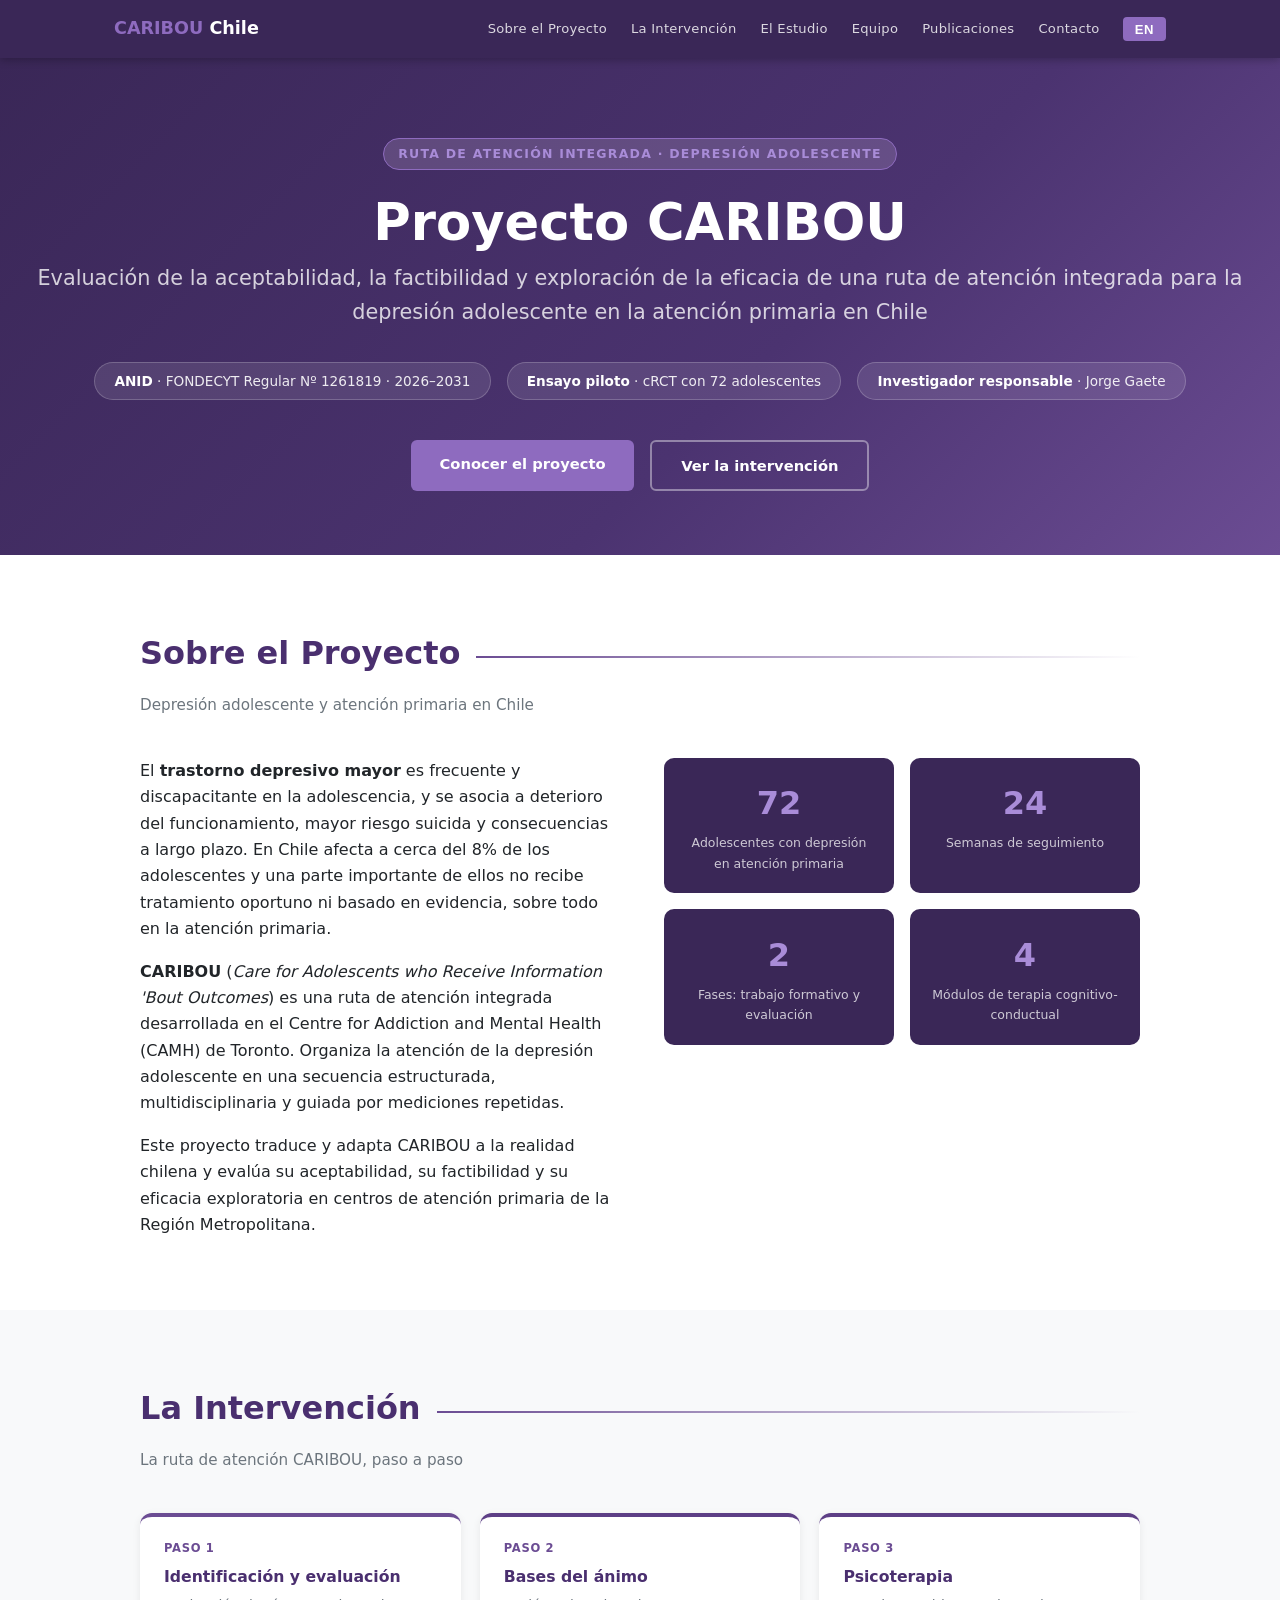
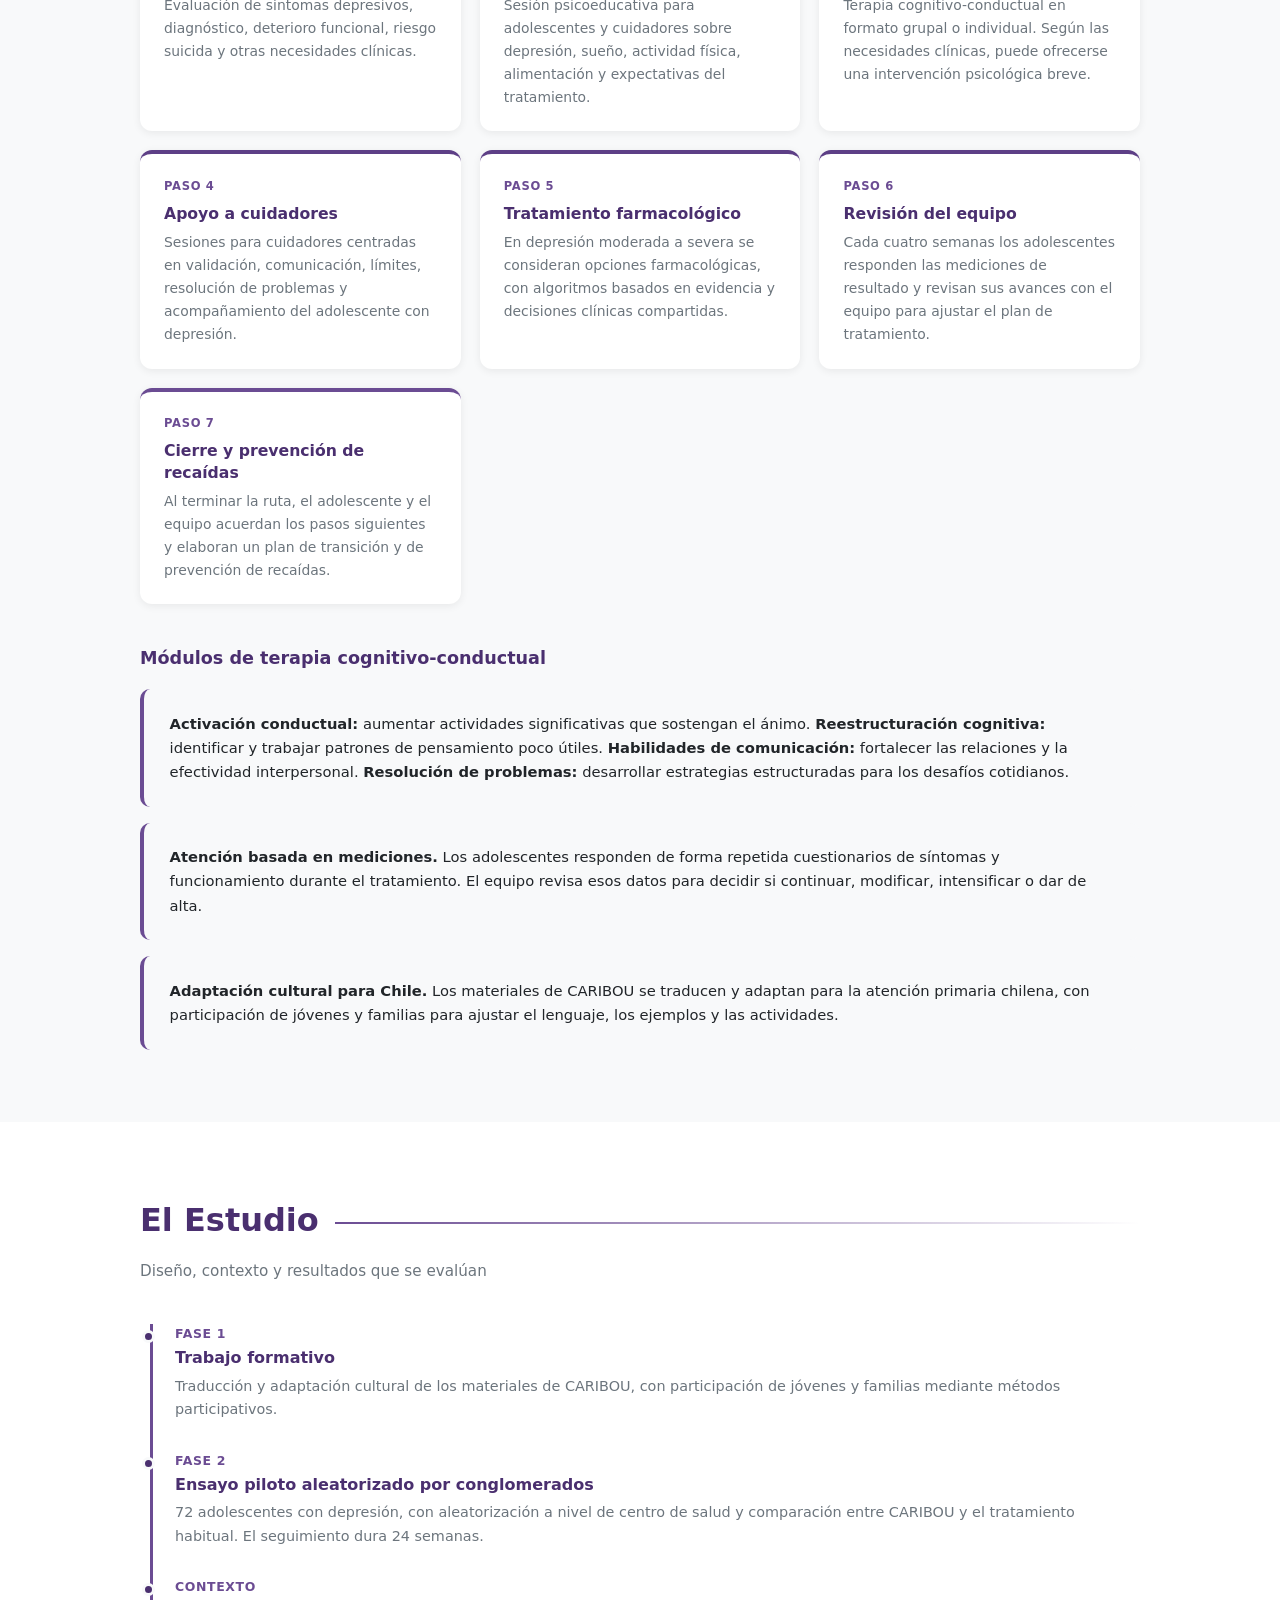
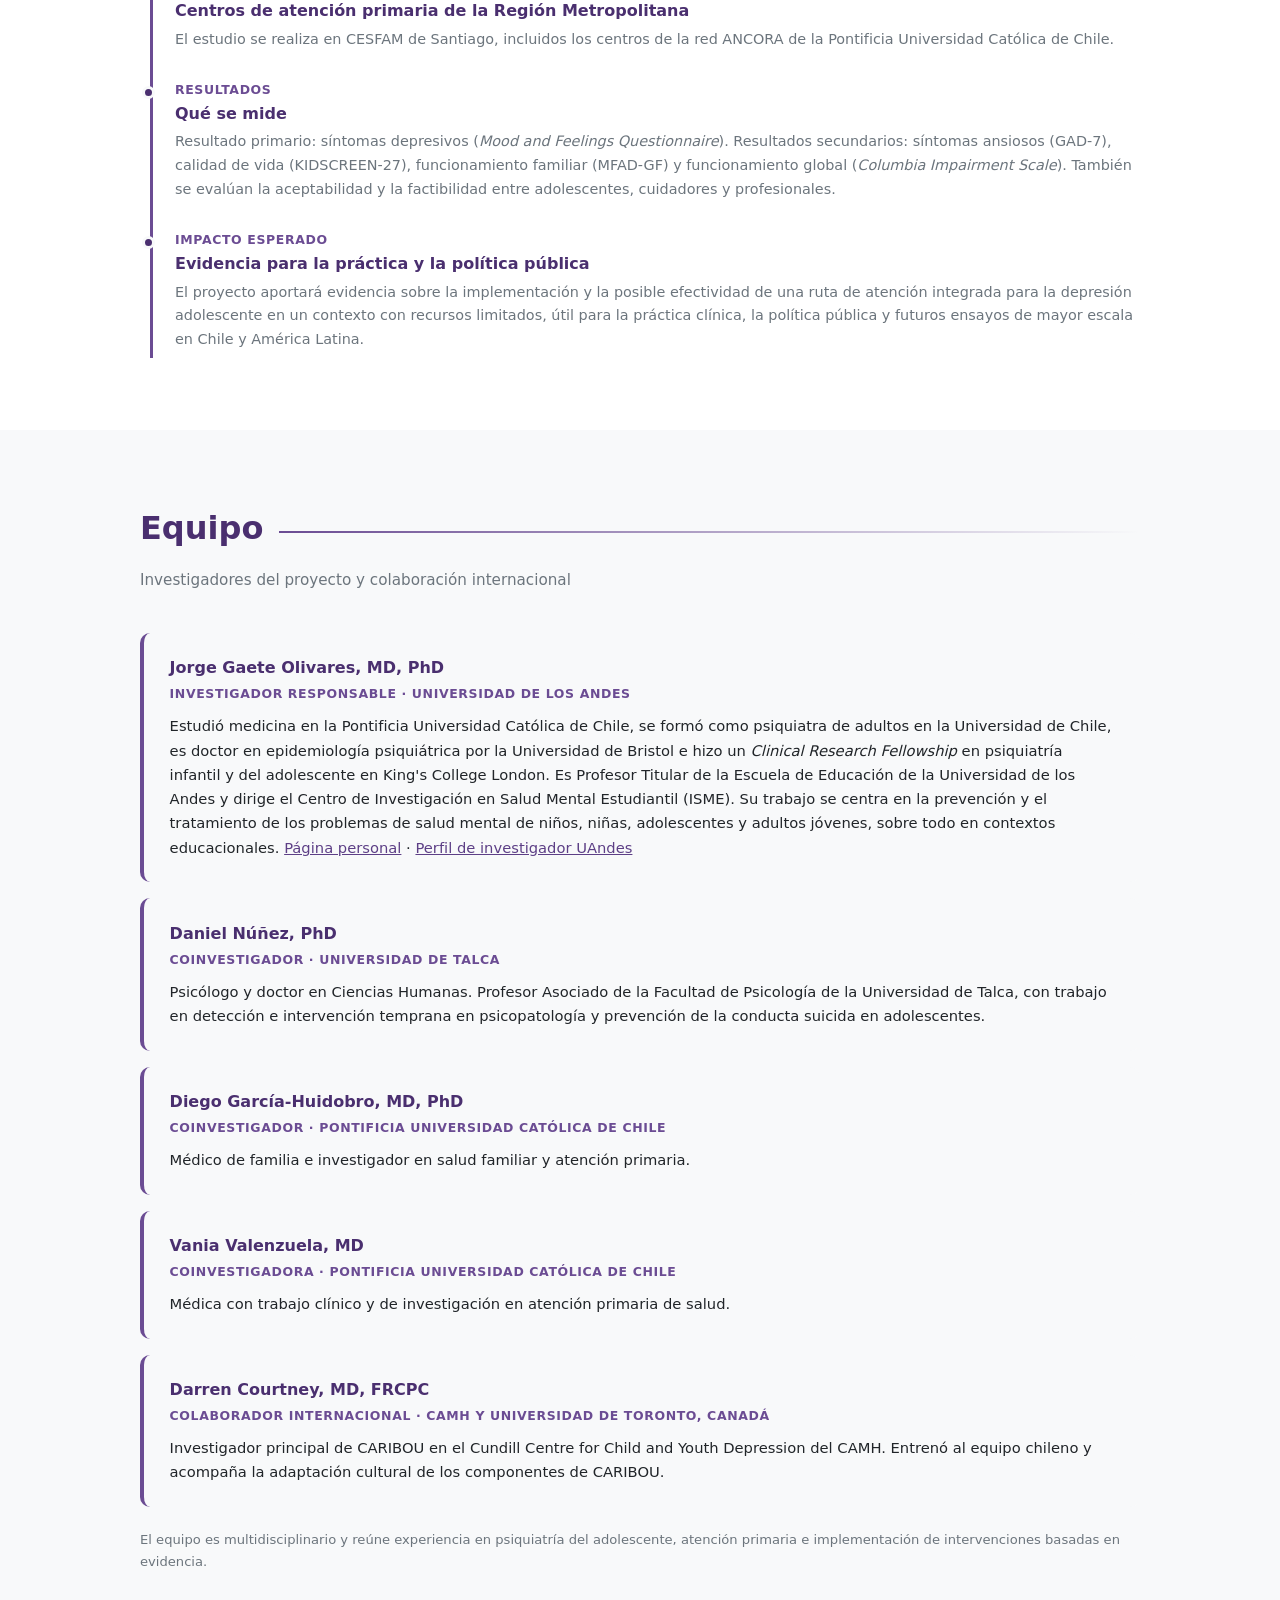
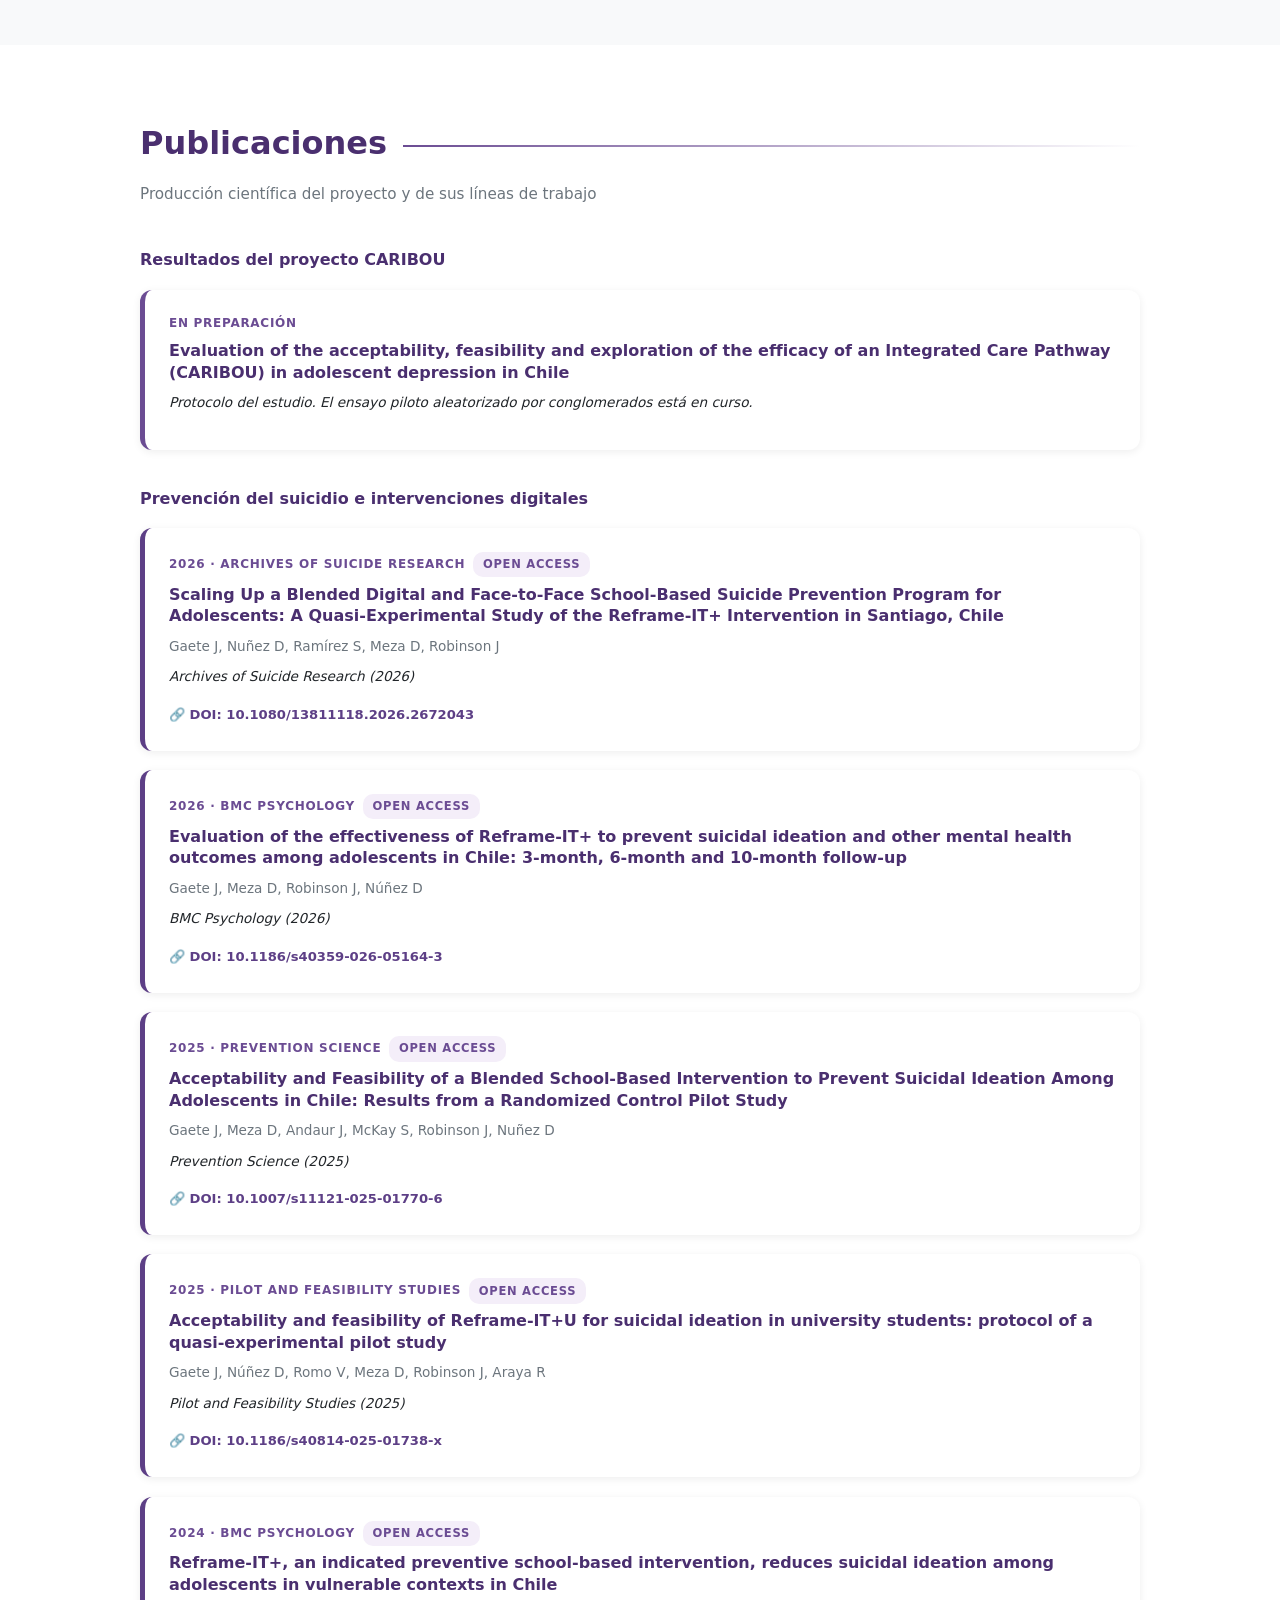
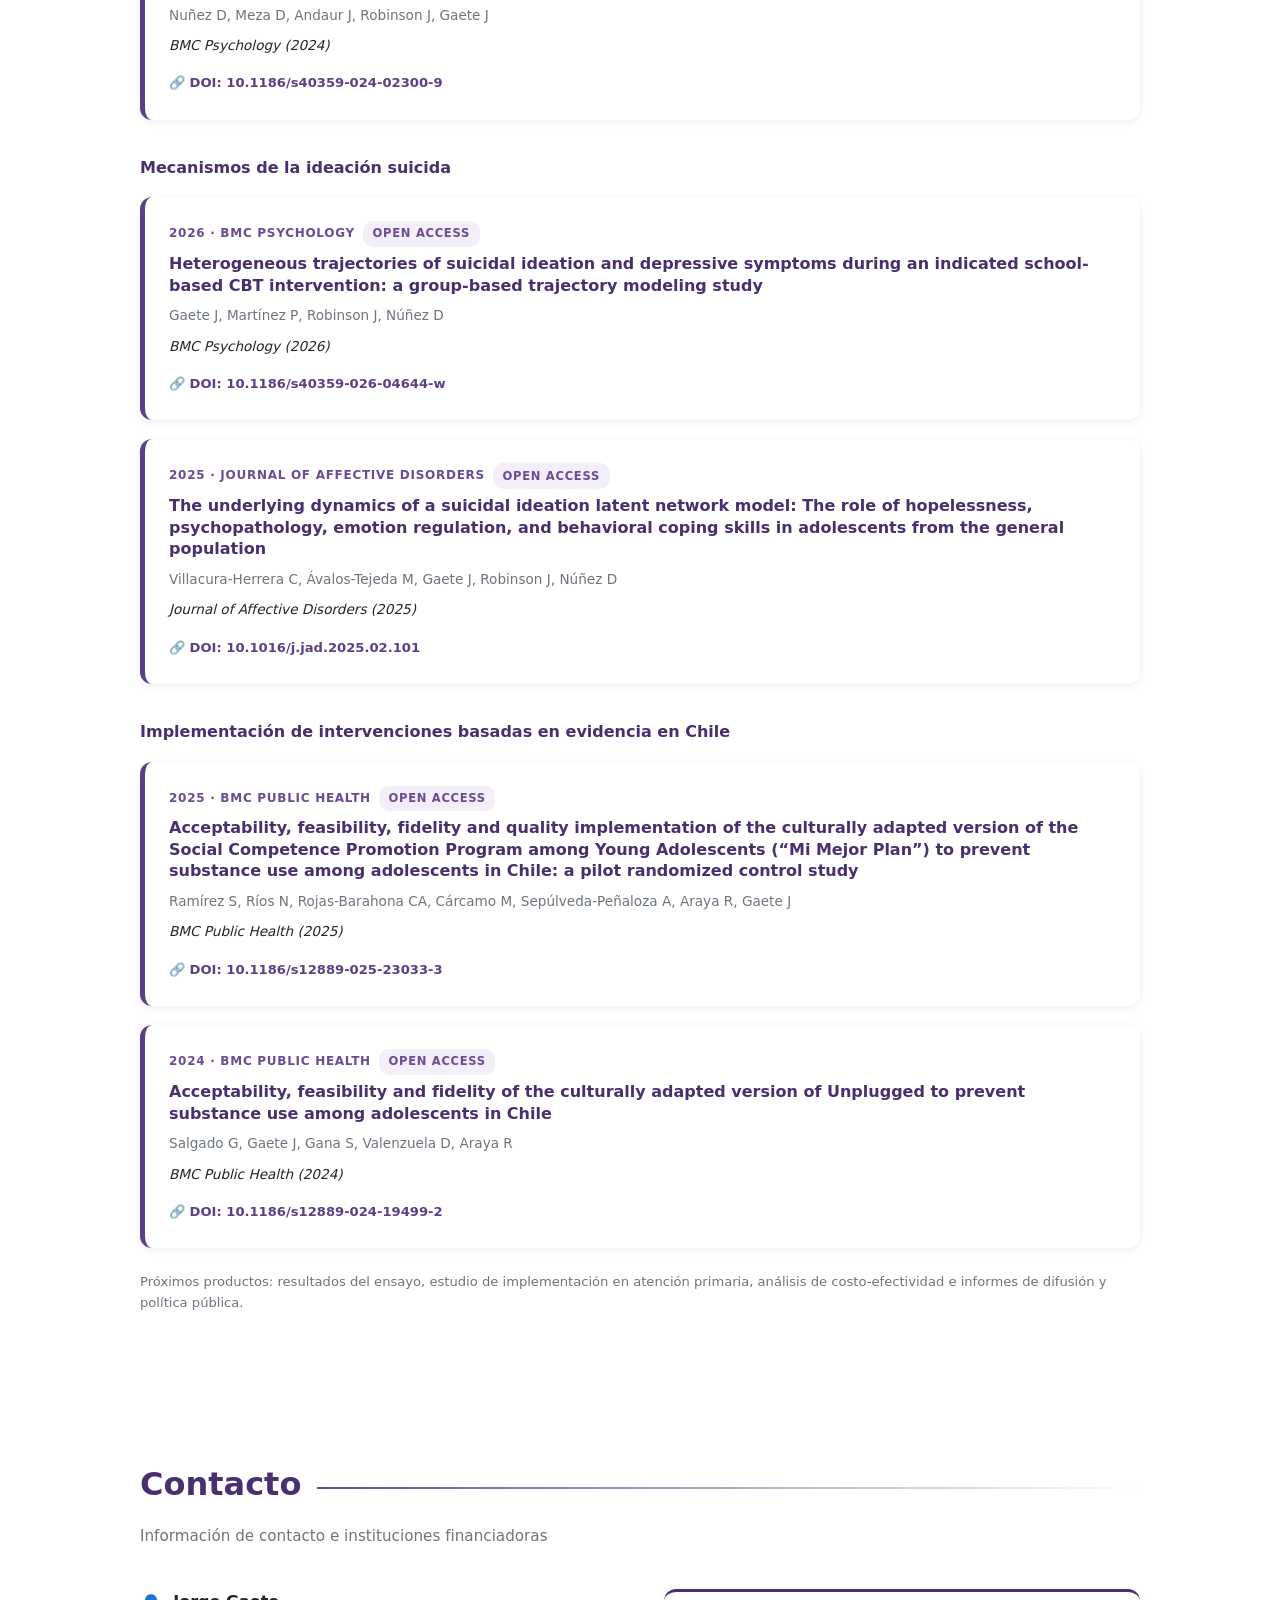
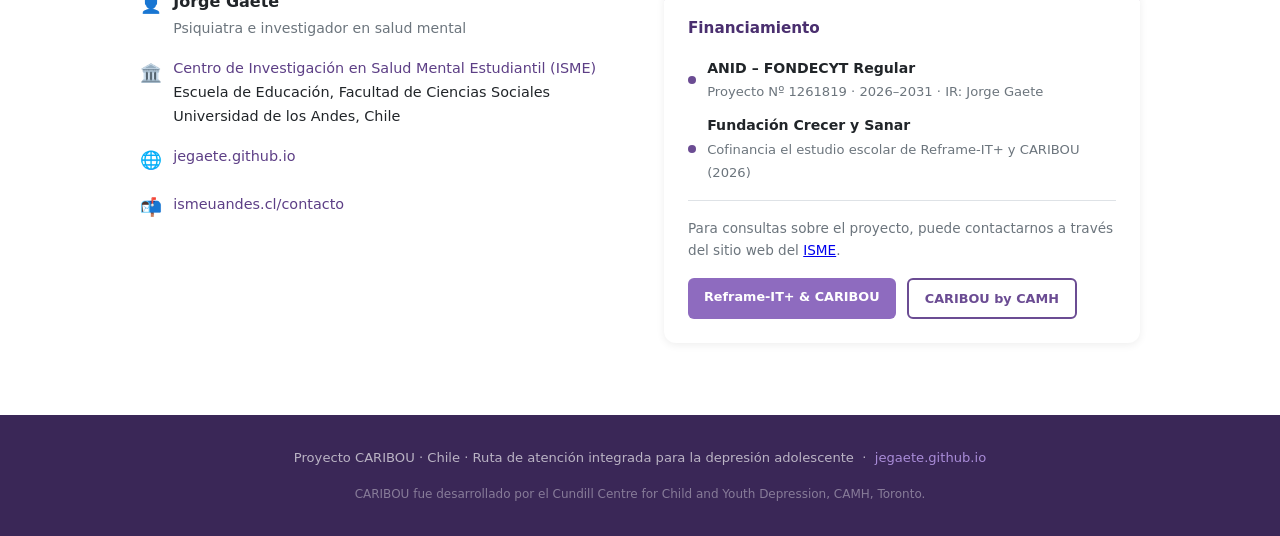
==== commit 7f6bd5d5: "CARIBOU: paleta morada, como el sitio original" ====
--- a/index.html
+++ b/index.html
@@ -10,18 +10,18 @@
   <meta property="og:type" content="website" />
   <style>
     :root {
-      --primary: #0f5257;
-      --primary-light: #16787f;
-      --accent: #2e7d32;
-      --accent-light: #66bb6a;
+      --primary: #4a2f6f;
+      --primary-light: #5d3f86;
+      --accent: #6b4c93;
+      --accent-light: #a98cd8;
       --bg: #f8f9fa;
       --card: #ffffff;
       --text: #212529;
       --text-muted: #6c757d;
       --border: #dee2e6;
-      --hero-bg: #08363a;
-      --badge-bg: #e8f5e9;
-      --hero-accent: #3fa796;
+      --hero-bg: #3a2757;
+      --badge-bg: #f4eef9;
+      --hero-accent: #8e6bbf;
     }
     *, *::before, *::after { box-sizing: border-box; margin: 0; padding: 0; }
     html { scroll-behavior: smooth; }
@@ -67,12 +67,12 @@
 
     /* ── HERO ── */
     .hero {
-      background: linear-gradient(135deg, var(--hero-bg) 0%, #0d4a4e 60%, #1b5e20 100%);
+      background: linear-gradient(135deg, var(--hero-bg) 0%, #4b3370 60%, #6b4c93 100%);
       color: #fff; padding: 5rem 1.5rem 4rem;
       text-align: center;
     }
     .hero-tag {
-      display: inline-block; background: rgba(102,187,106,0.18);
+      display: inline-block; background: rgba(199,179,220,0.22);
       border: 1px solid var(--hero-accent); color: var(--accent-light);
       font-size: 0.78rem; font-weight: 700; letter-spacing: 0.1em;
       text-transform: uppercase; padding: 0.3rem 0.9rem;
@@ -148,7 +148,7 @@
     .phase-card h3 { font-size: 0.95rem; font-weight: 700; color: var(--primary); margin-bottom: 0.5rem; }
     .phase-card p { font-size: 0.88rem; color: var(--text-muted); margin: 0; }
     .program-structure {
-      background: linear-gradient(135deg, var(--hero-bg), #1b5e20);
+      background: linear-gradient(135deg, var(--hero-bg), #6b4c93);
       color: #fff; border-radius: 14px; padding: 2rem;
     }
     .program-structure h3 { margin-bottom: 1rem; color: var(--accent-light); font-size: 1.1rem; }
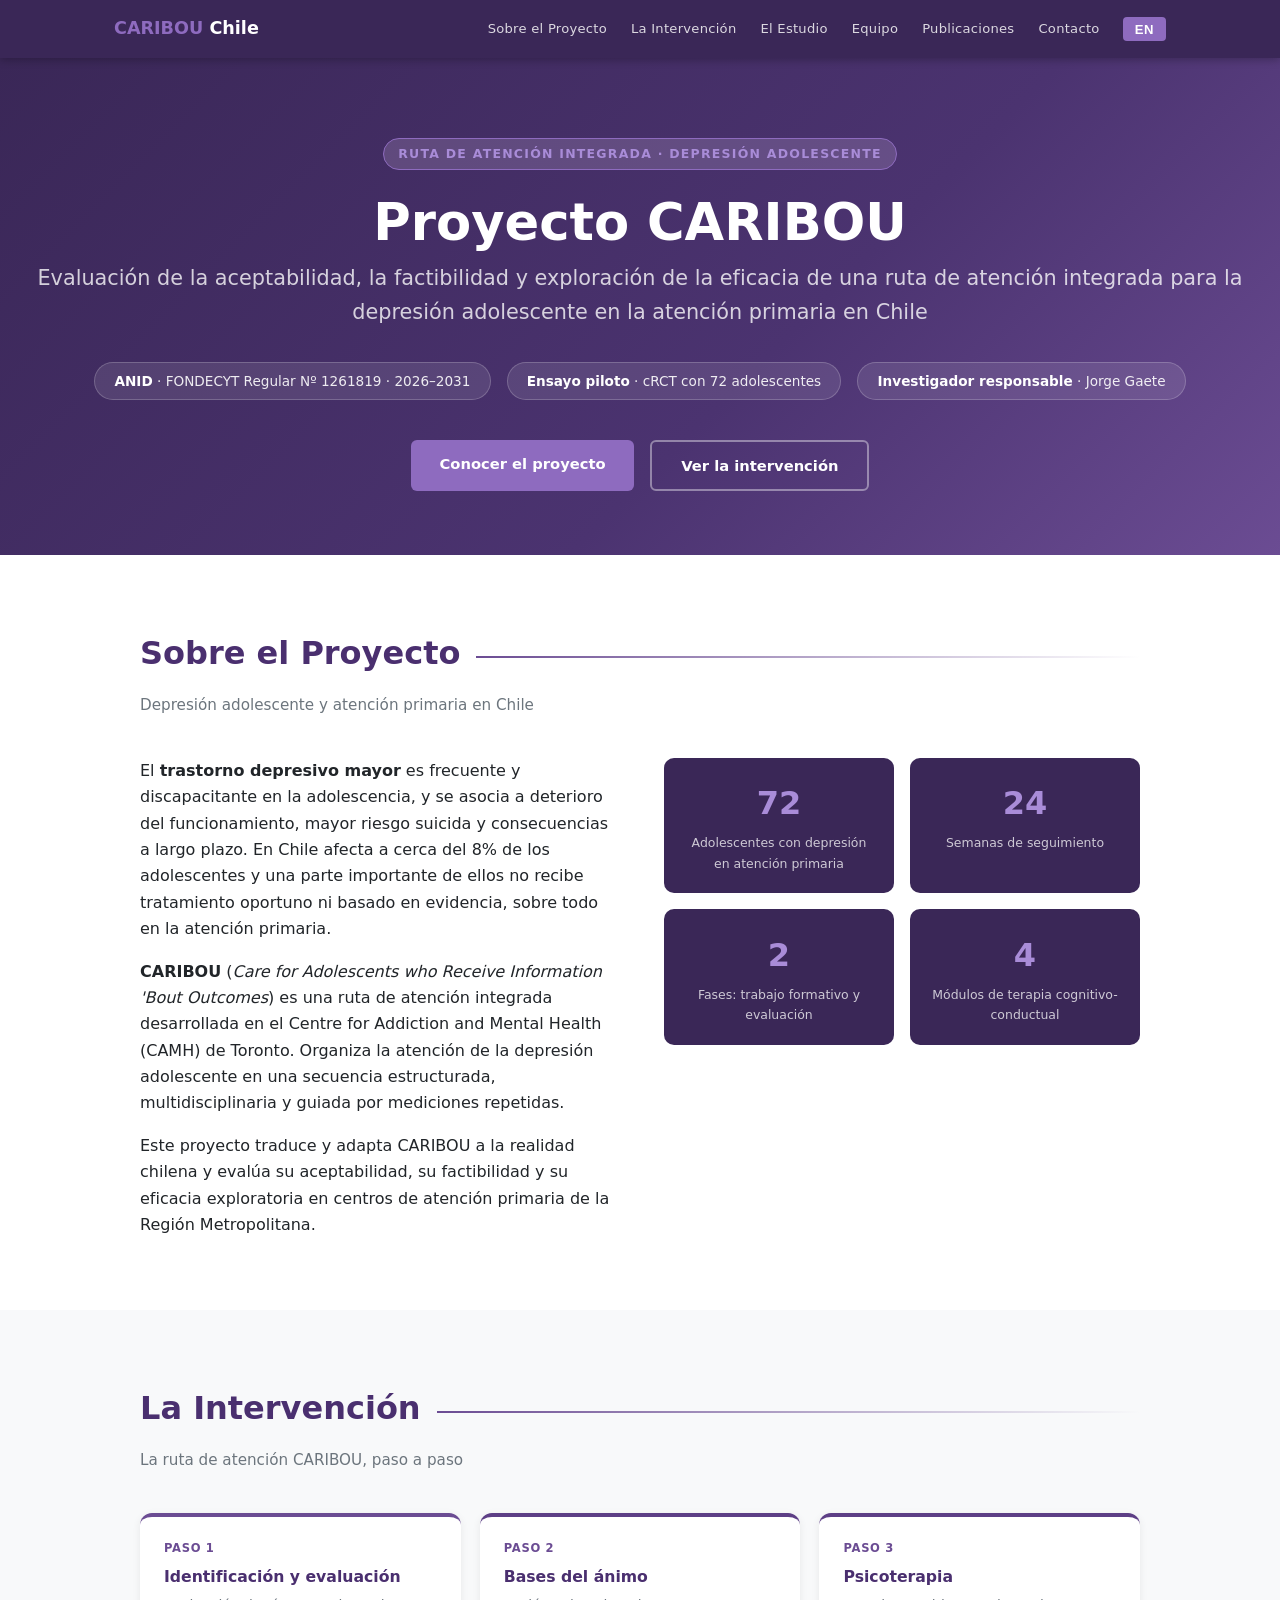
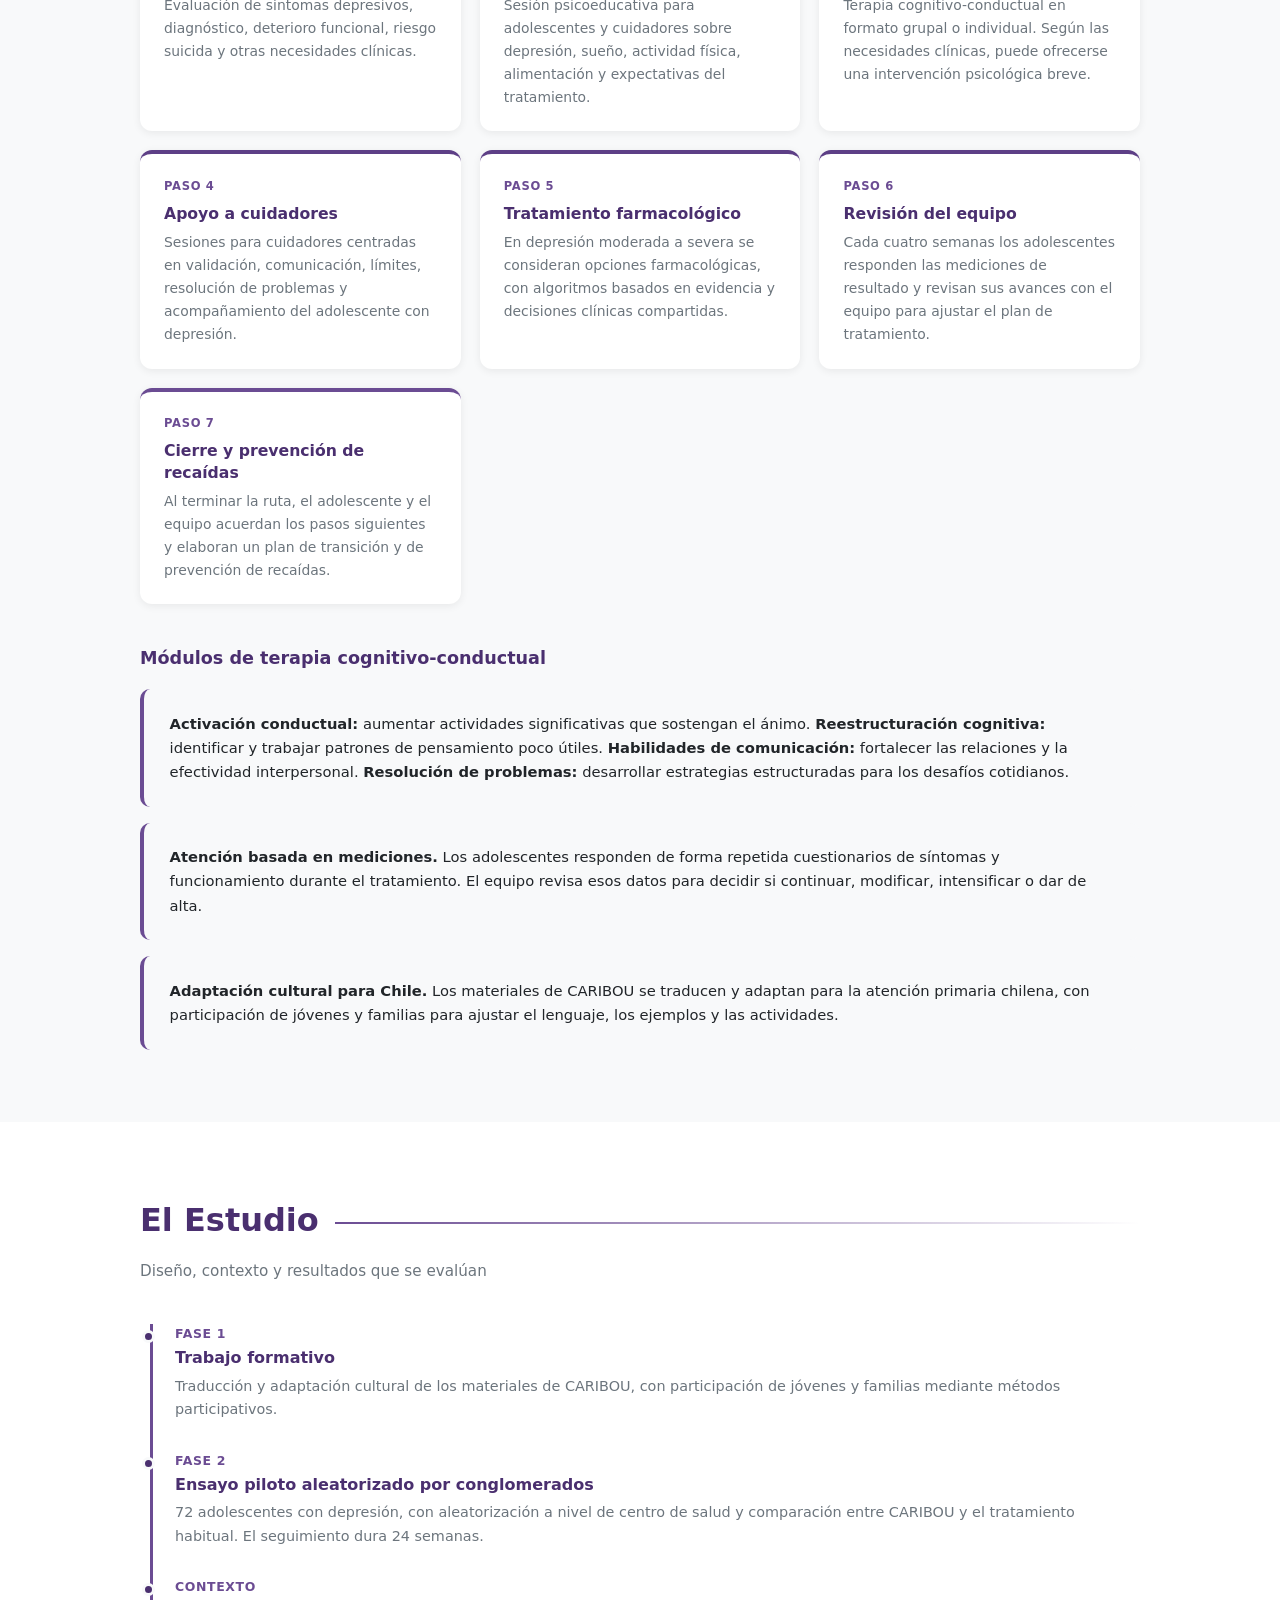
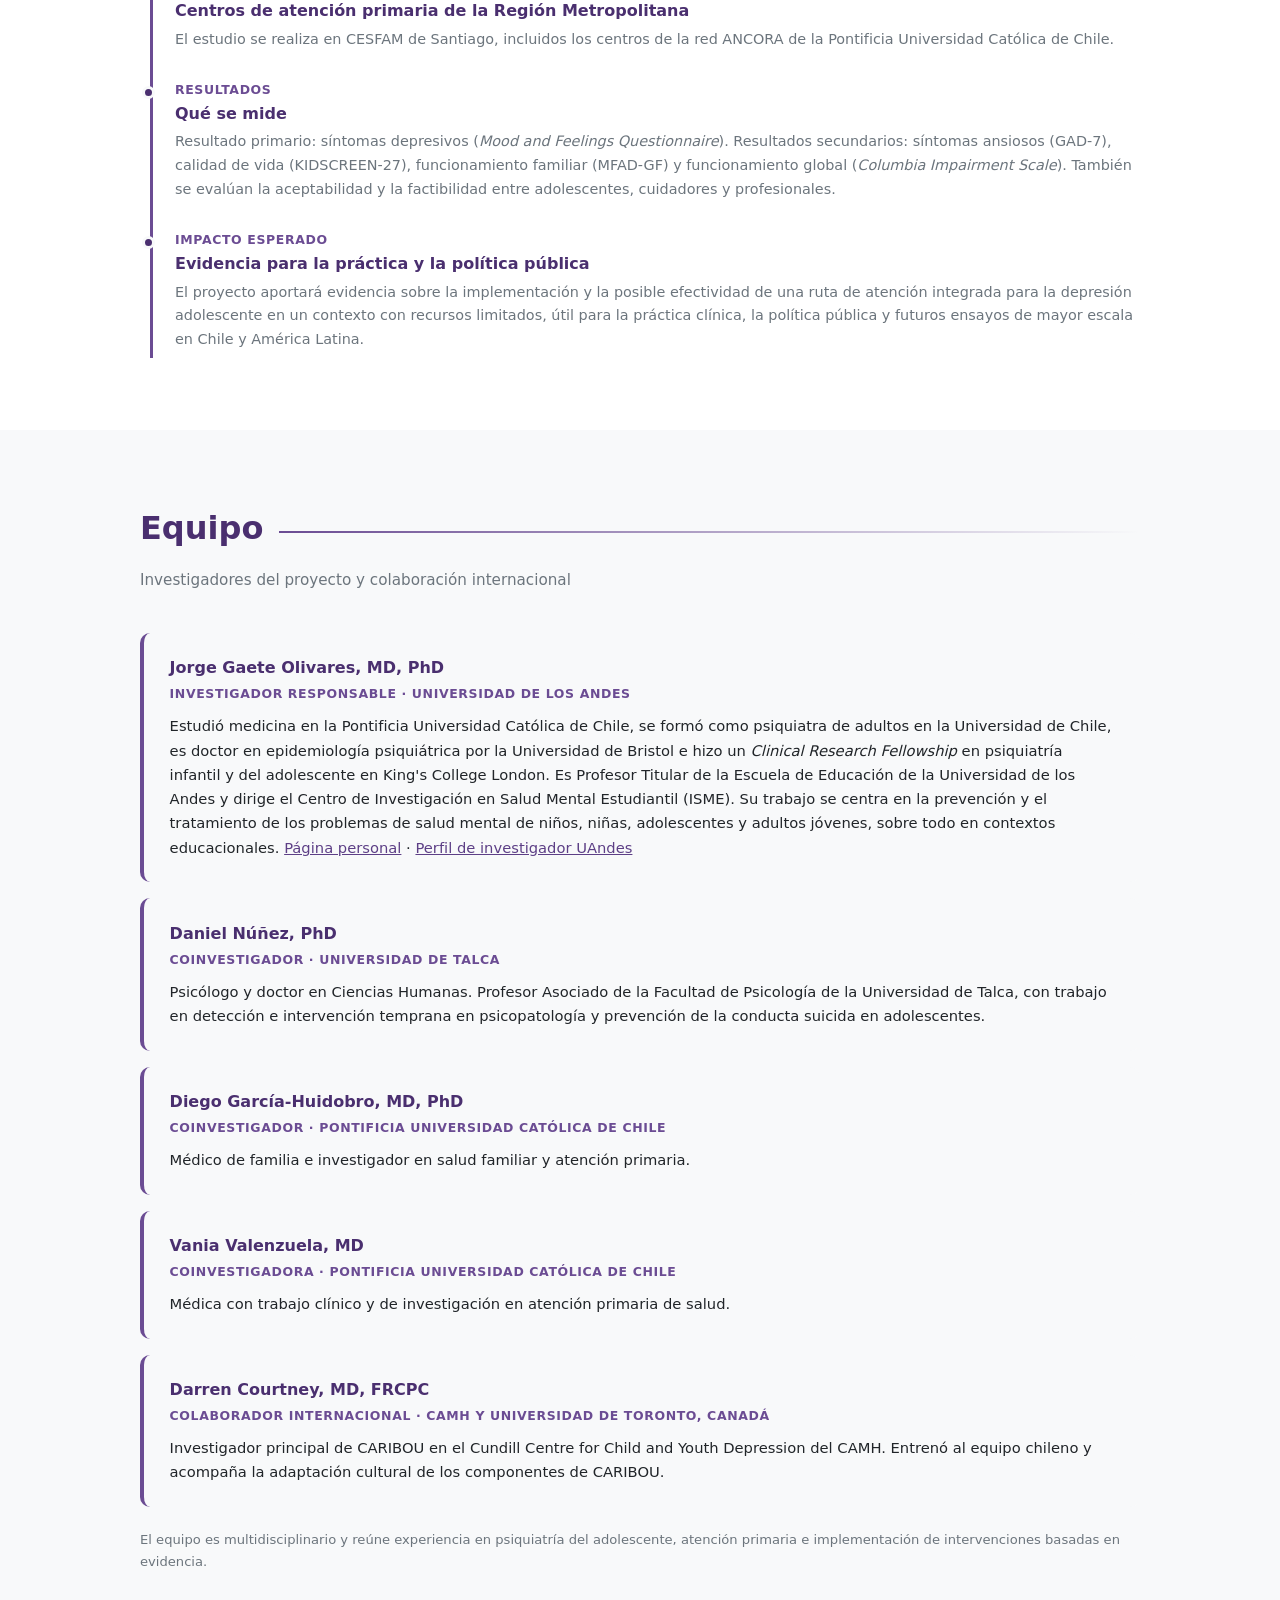
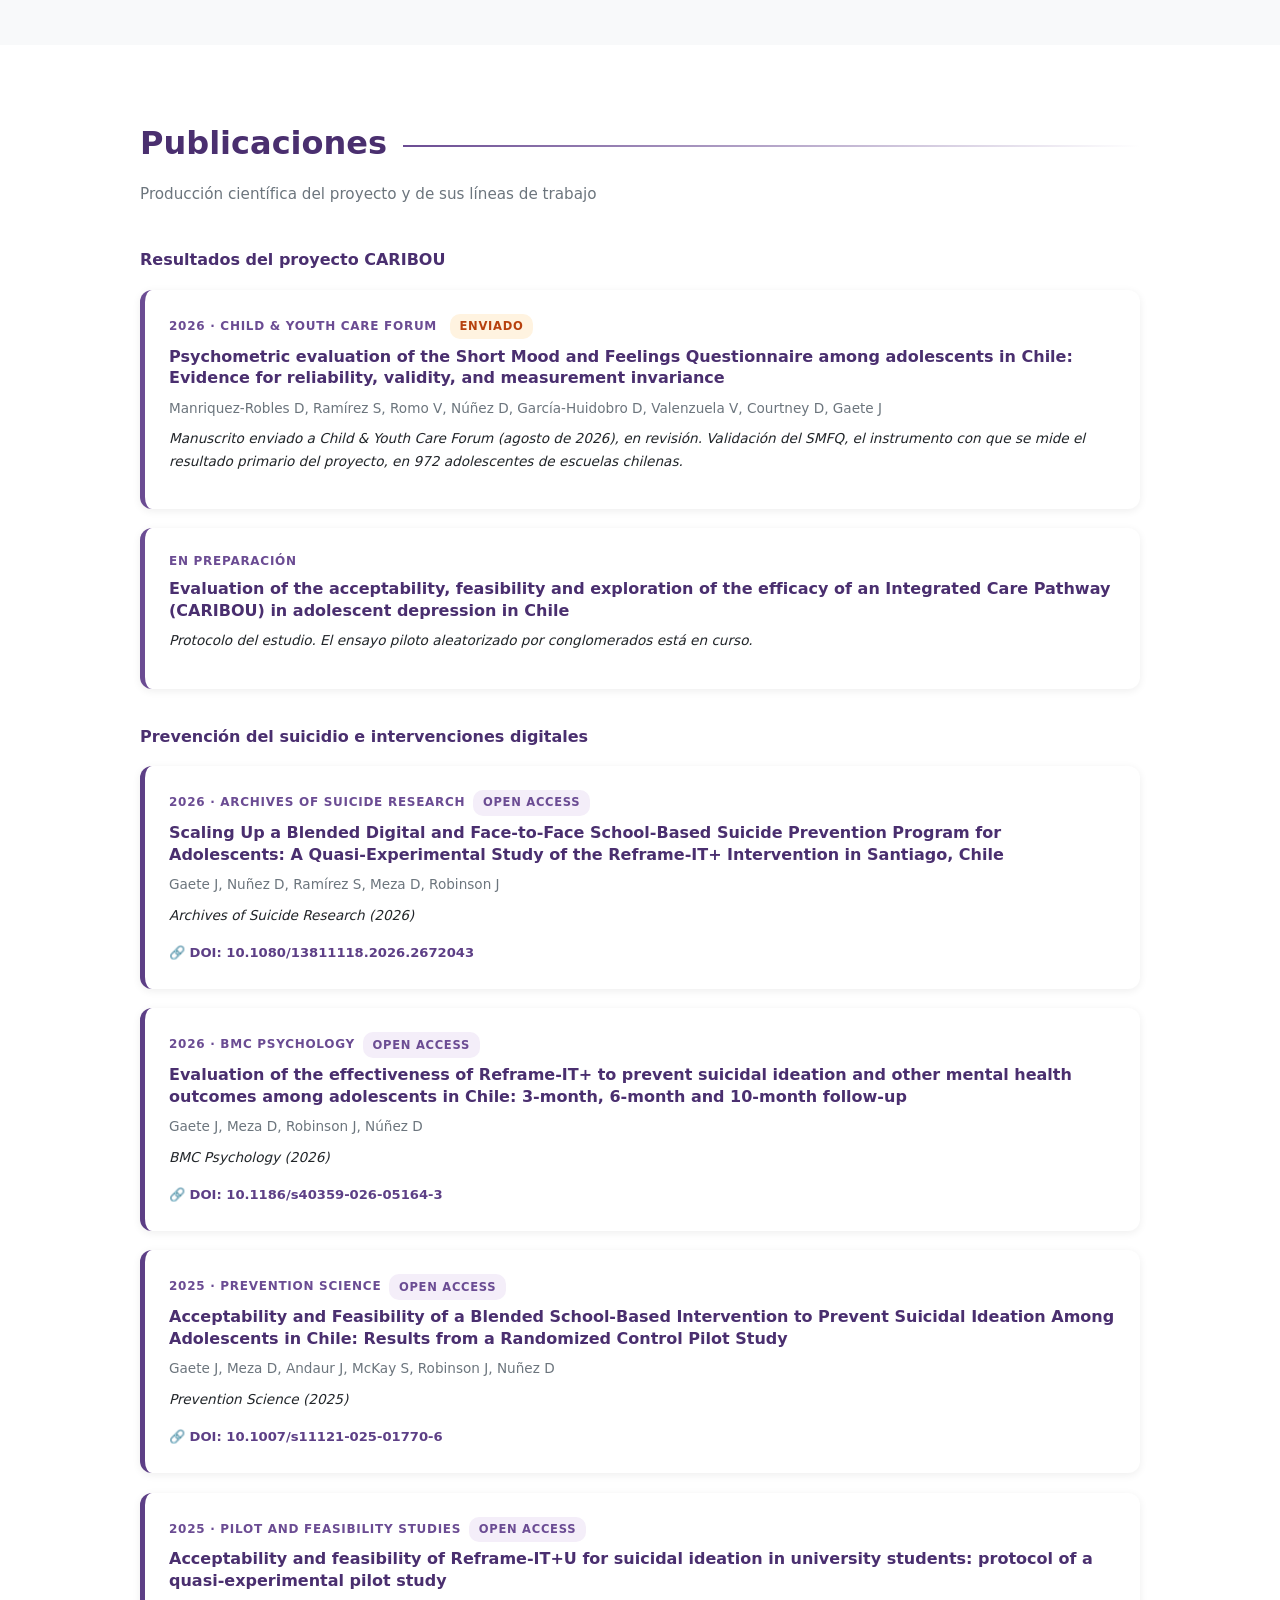
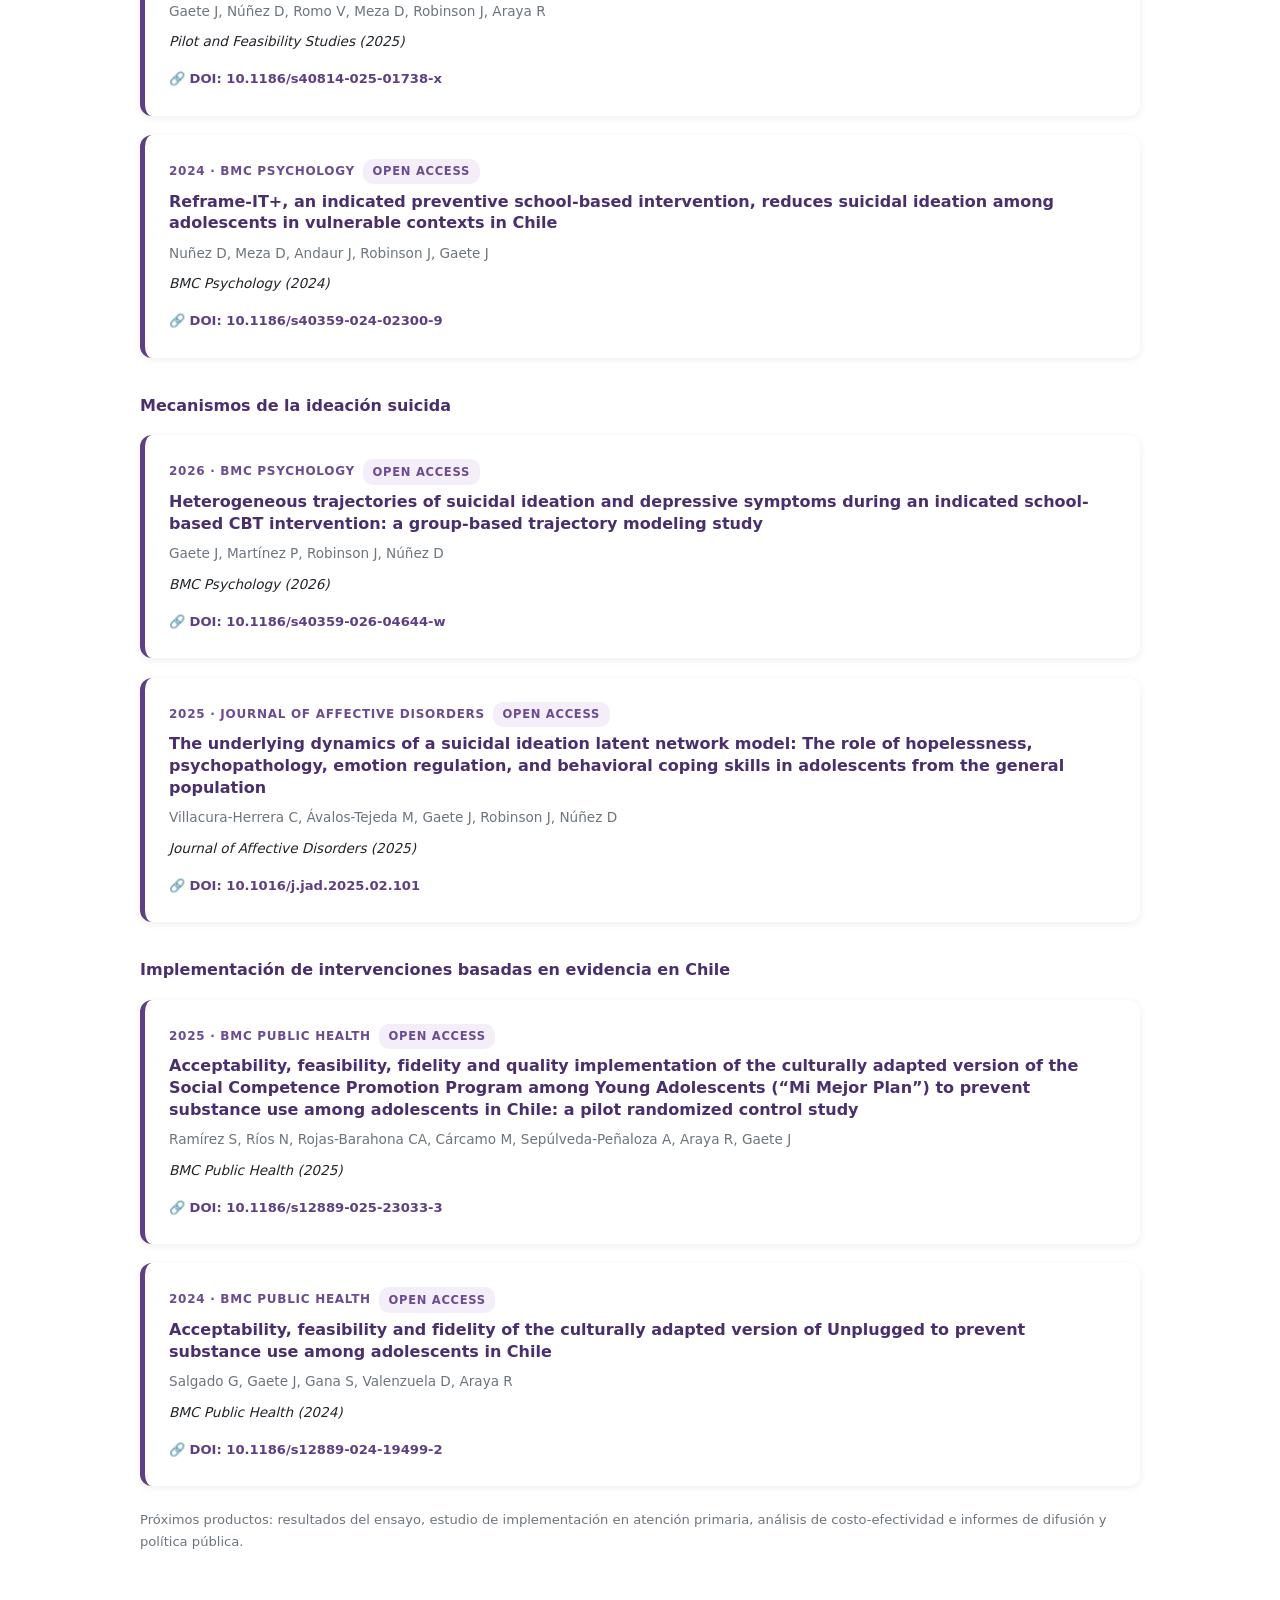
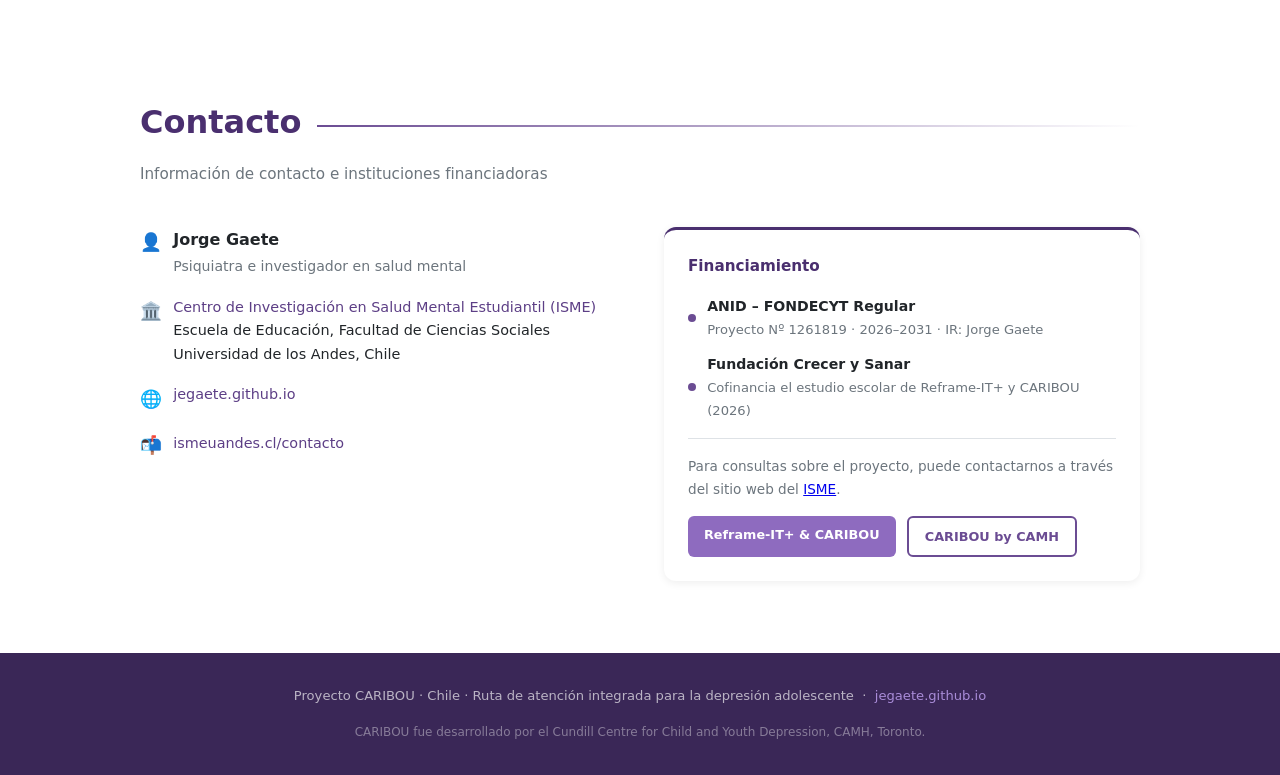
==== commit dd18fa61: "CARIBOU: artículo enviado sobre la validación del SMFQ" ====
--- a/index.html
+++ b/index.html
@@ -509,6 +509,13 @@
     <p class="section-subtitle" data-es="Producción científica del proyecto y de sus líneas de trabajo" data-en="Scientific output of the project and its lines of work">Producción científica del proyecto y de sus líneas de trabajo</p>
     <h3 class="pub-group" data-es="Resultados del proyecto CARIBOU" data-en="CARIBOU project outputs">Resultados del proyecto CARIBOU</h3>
     <div class="pub-list">
+      <div class="pub-card" style="border-left-color: var(--accent);">
+        <div class="pub-year">2026 · Child &amp; Youth Care Forum <span class="pub-badge" style="background:#fff3e0; color:#b7410e;" data-es="Enviado" data-en="Submitted">Enviado</span></div>
+        <div class="pub-title">Psychometric evaluation of the Short Mood and Feelings Questionnaire among adolescents in Chile: Evidence for reliability, validity, and measurement invariance</div>
+        <div class="pub-authors">Manriquez-Robles D, Ramírez S, Romo V, Núñez D, García-Huidobro D, Valenzuela V, Courtney D, Gaete J</div>
+        <div class="pub-journal" data-es="Manuscrito enviado a &lt;em&gt;Child &amp; Youth Care Forum&lt;/em&gt; (agosto de 2026), en revisión. Validación del SMFQ, el instrumento con que se mide el resultado primario del proyecto, en 972 adolescentes de escuelas chilenas." data-en="Manuscript submitted to &lt;em&gt;Child &amp; Youth Care Forum&lt;/em&gt; (August 2026), under review. Validation of the SMFQ, the instrument used to measure the project&#x27;s primary outcome, in 972 adolescents from Chilean schools.">Manuscrito enviado a <em>Child & Youth Care Forum</em> (agosto de 2026), en revisión. Validación del SMFQ, el instrumento con que se mide el resultado primario del proyecto, en 972 adolescentes de escuelas chilenas.</div>
+      </div>
+
       <div class="pub-card" style="border-left-color: var(--accent);">
         <div class="pub-year"><span data-es="En preparación" data-en="In preparation">En preparación</span></div>
         <div class="pub-title">Evaluation of the acceptability, feasibility and exploration of the efficacy of an Integrated Care Pathway (CARIBOU) in adolescent depression in Chile</div>
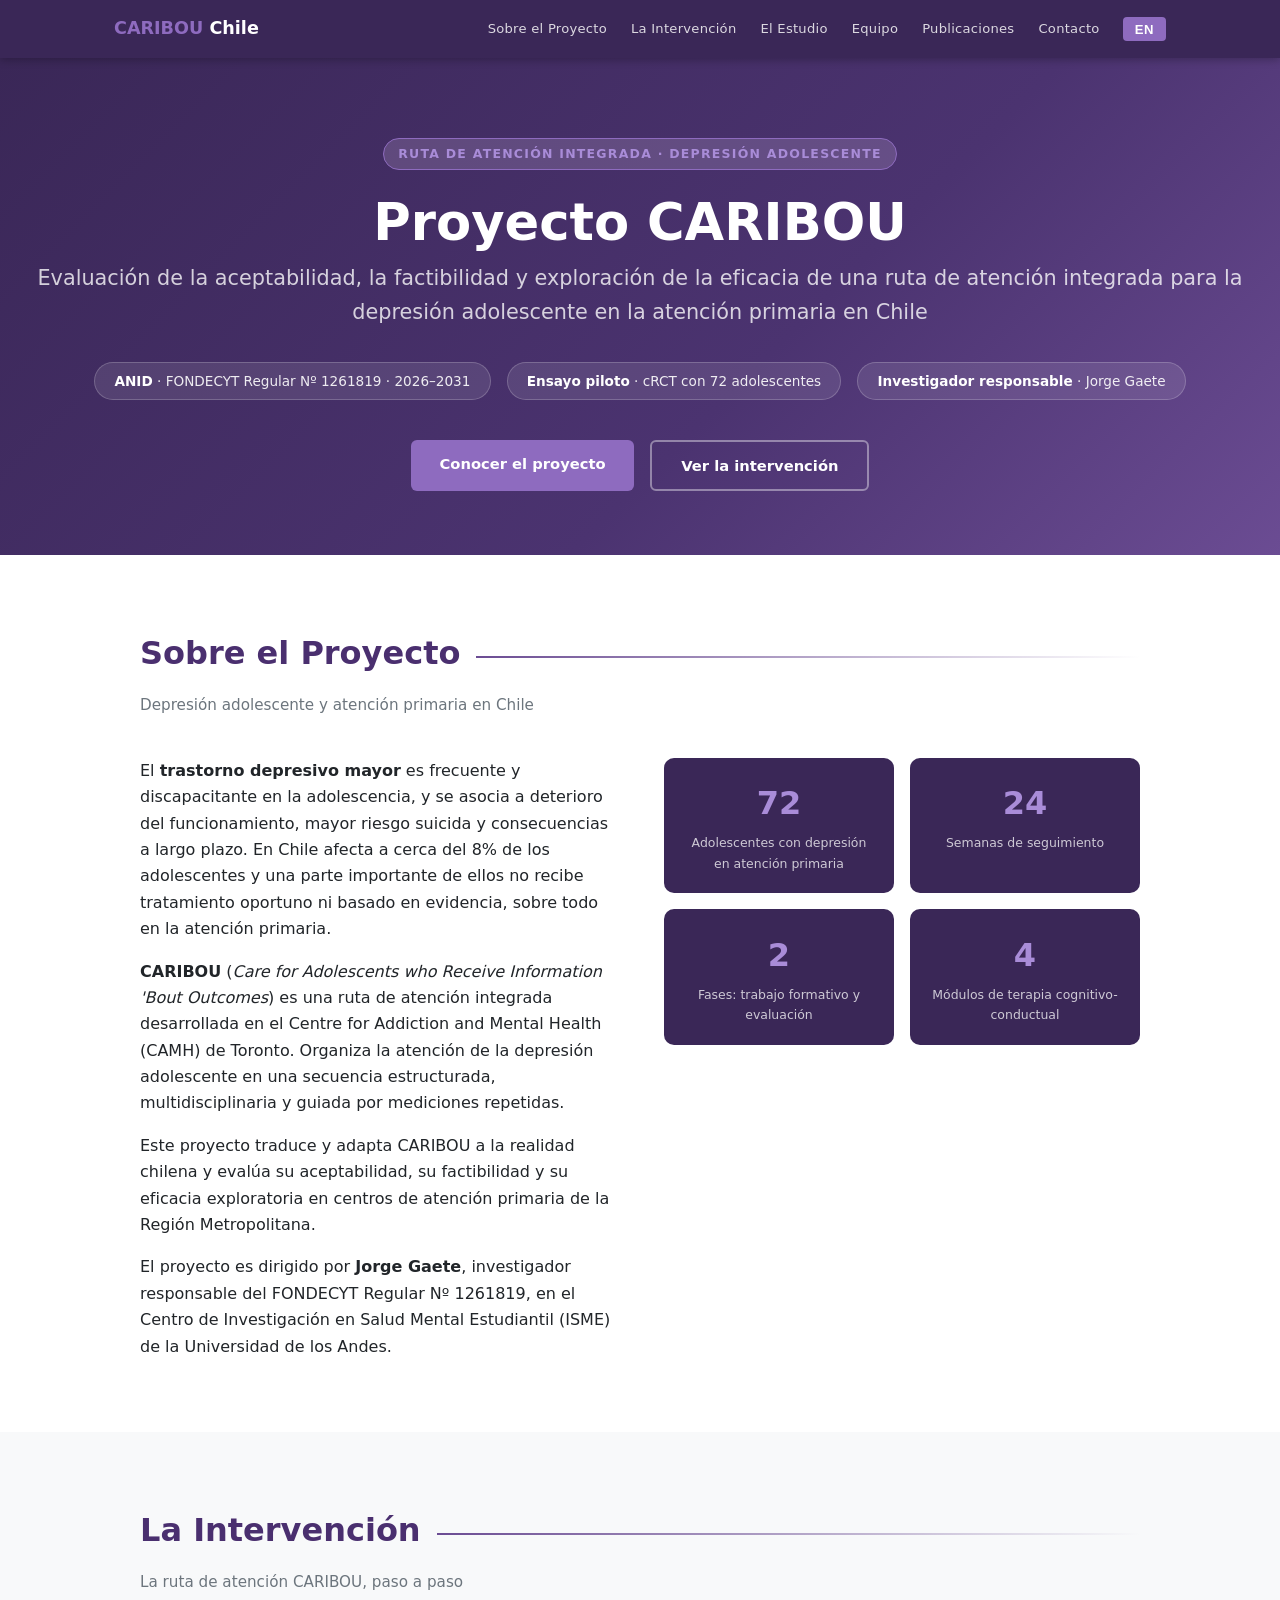
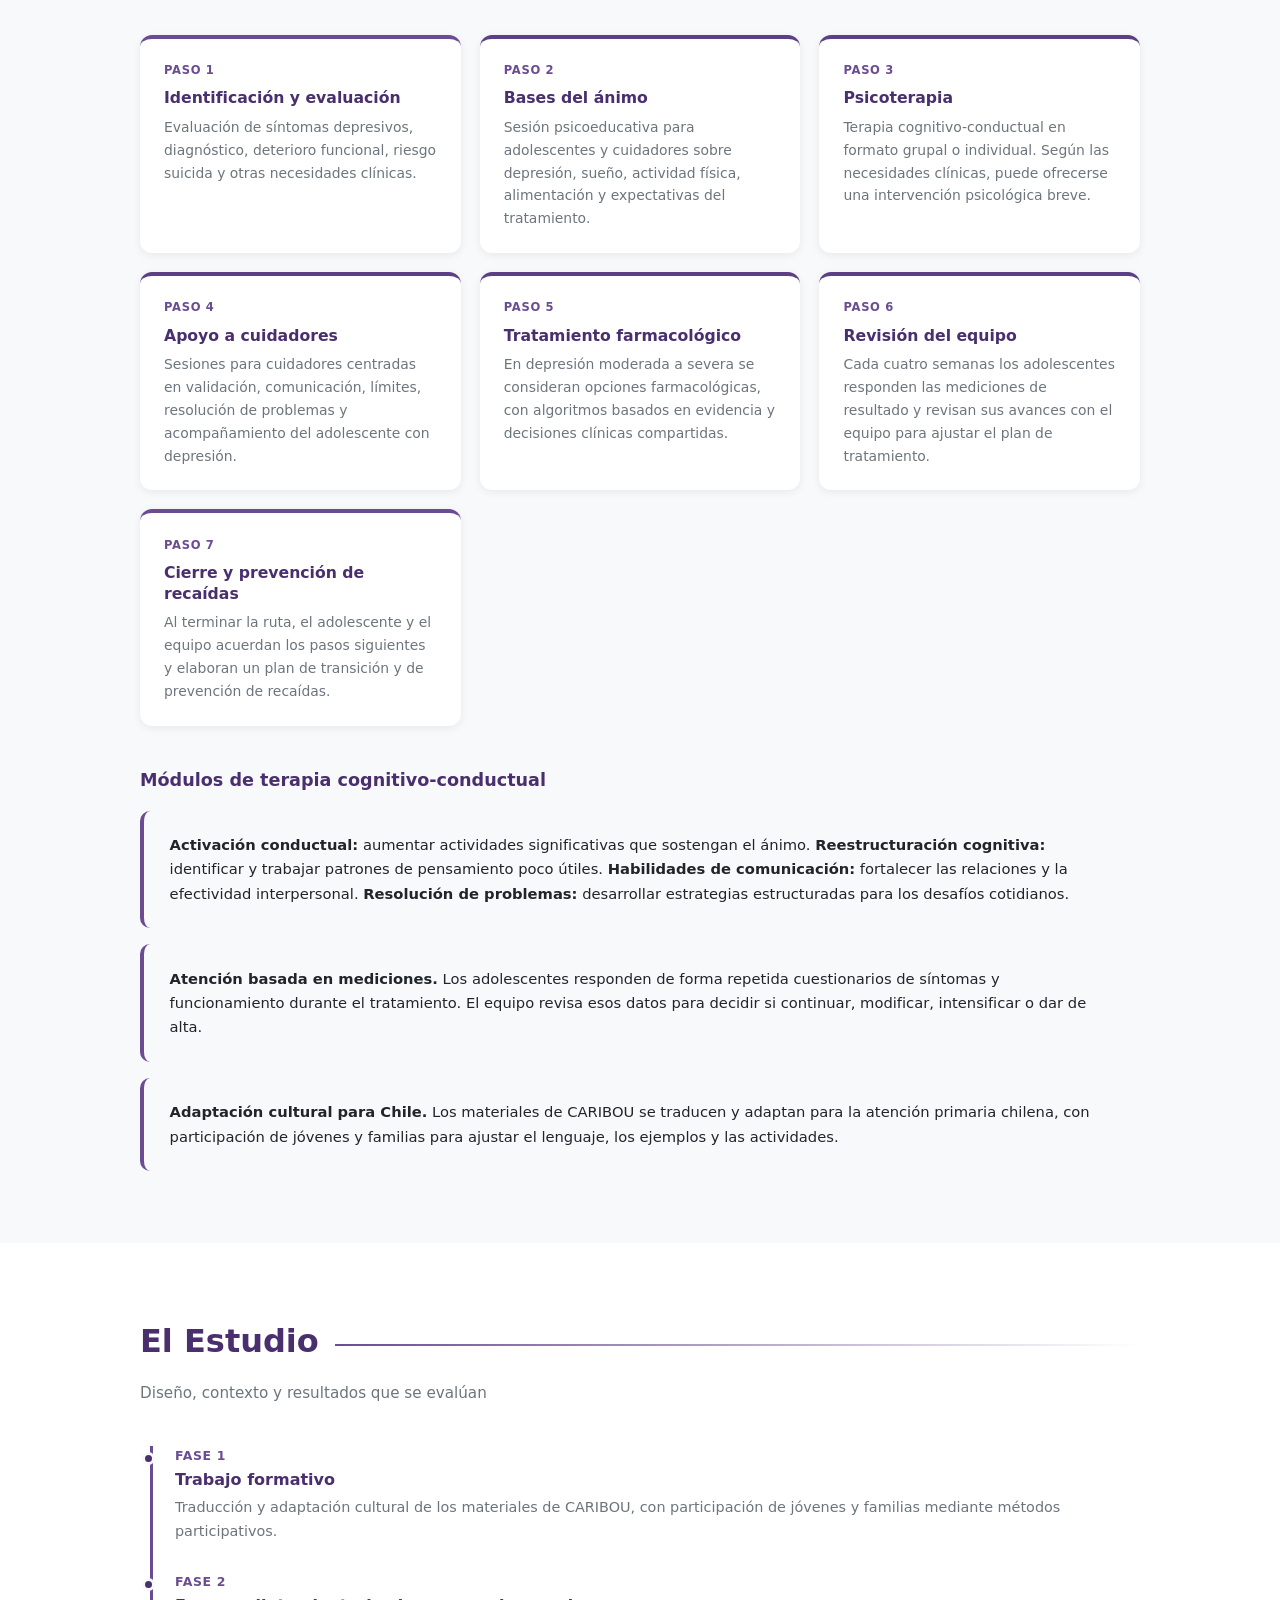
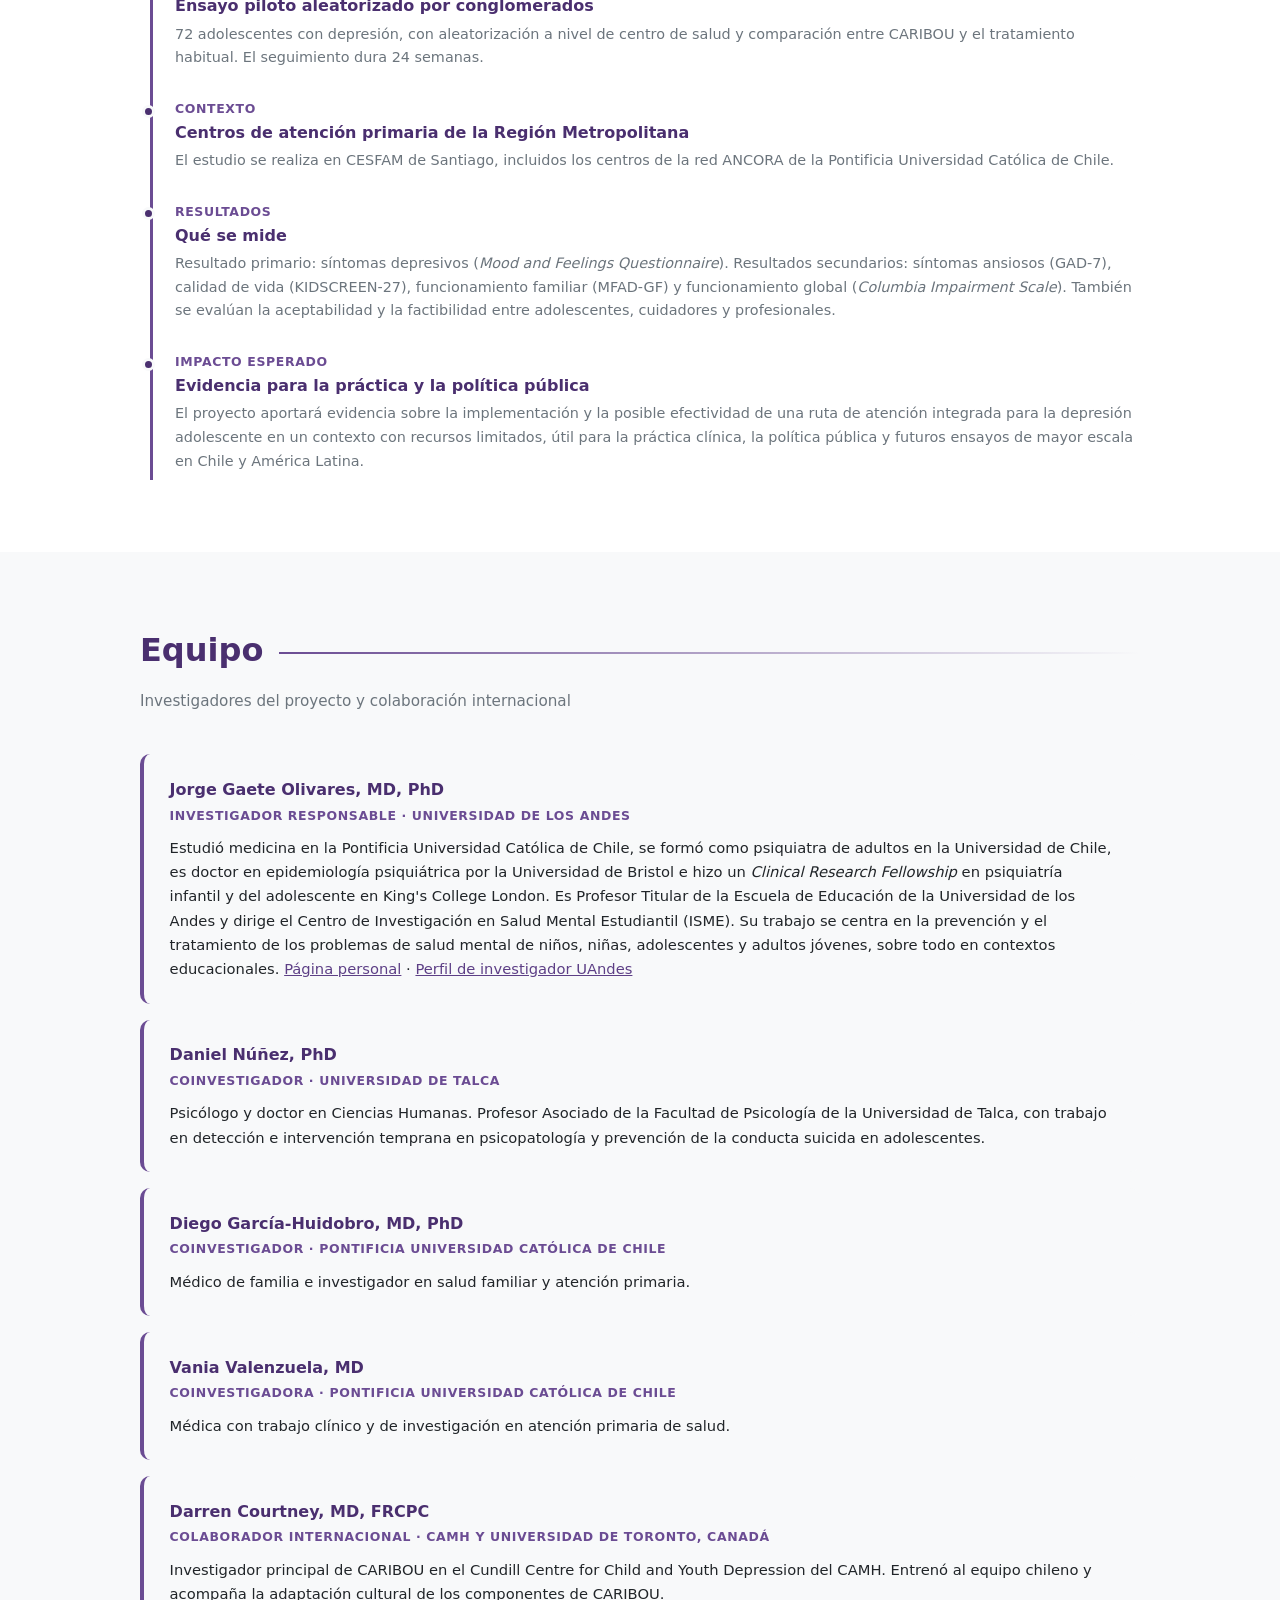
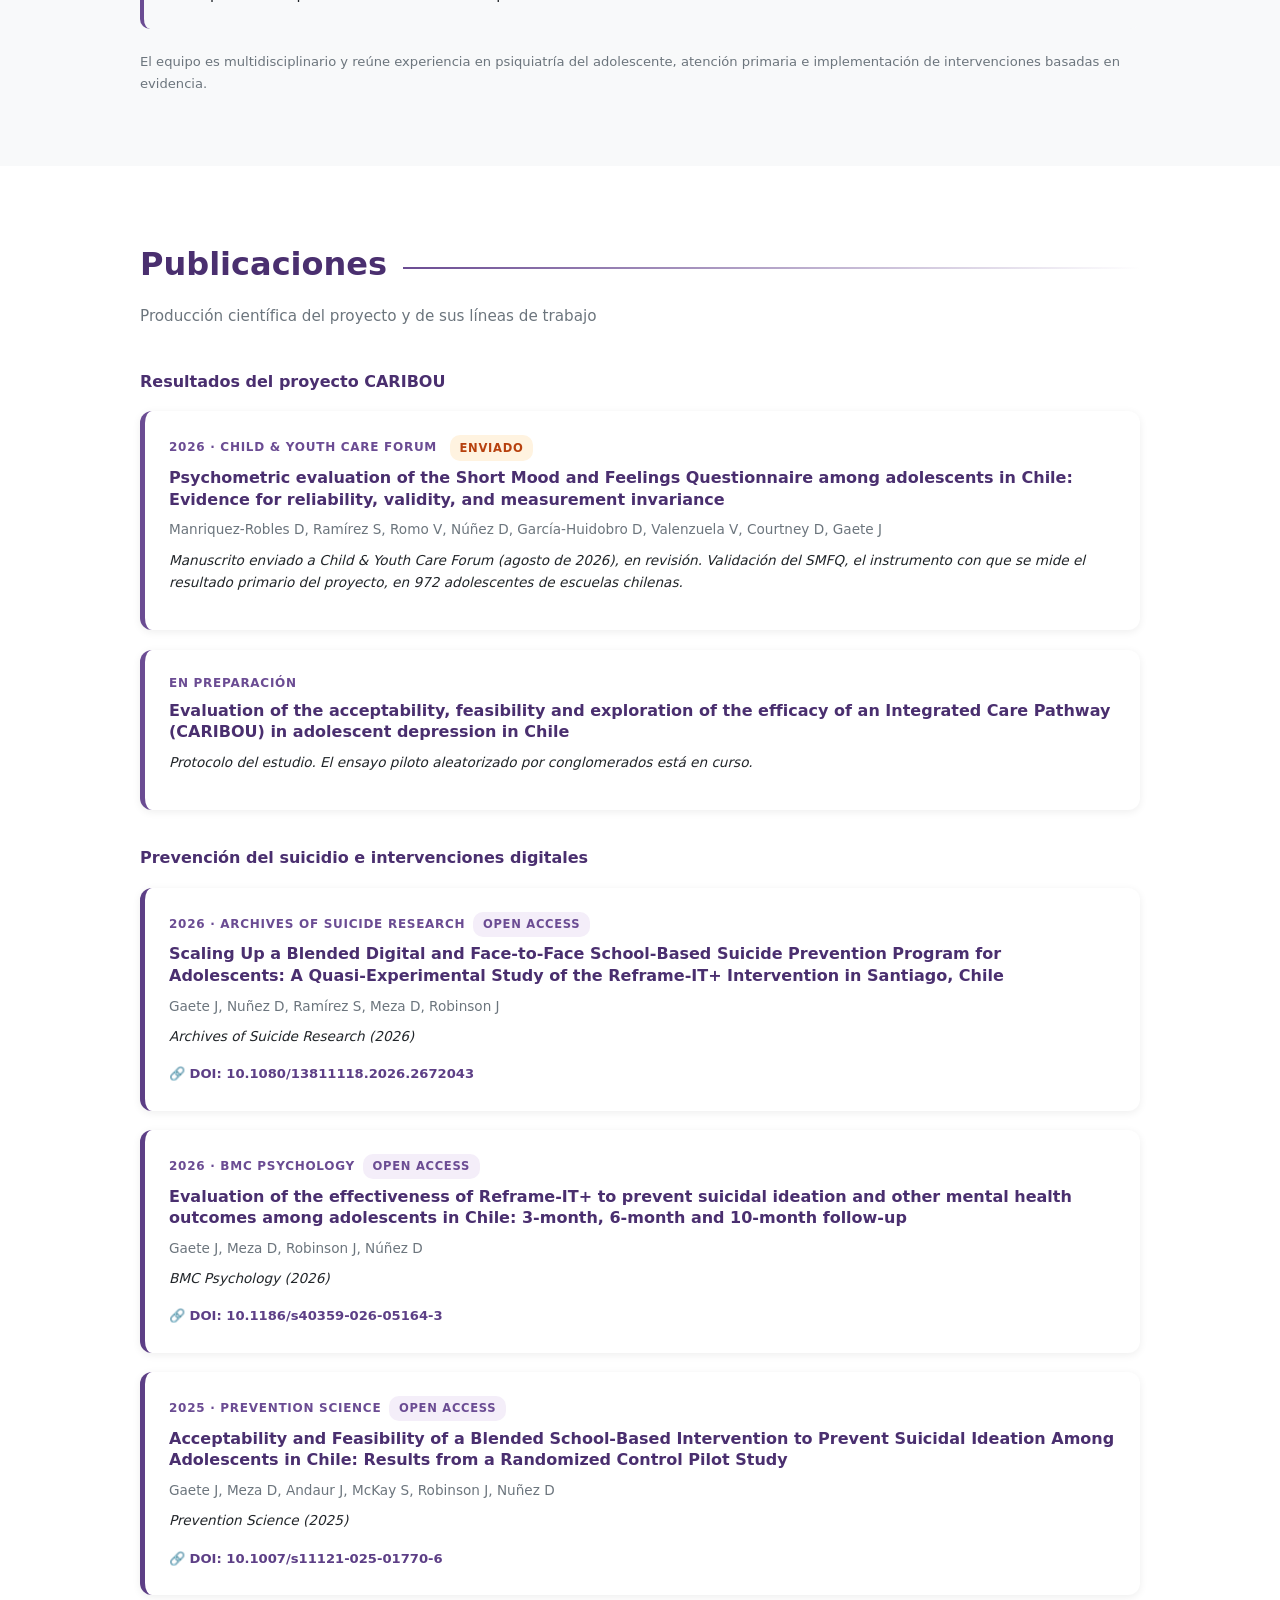
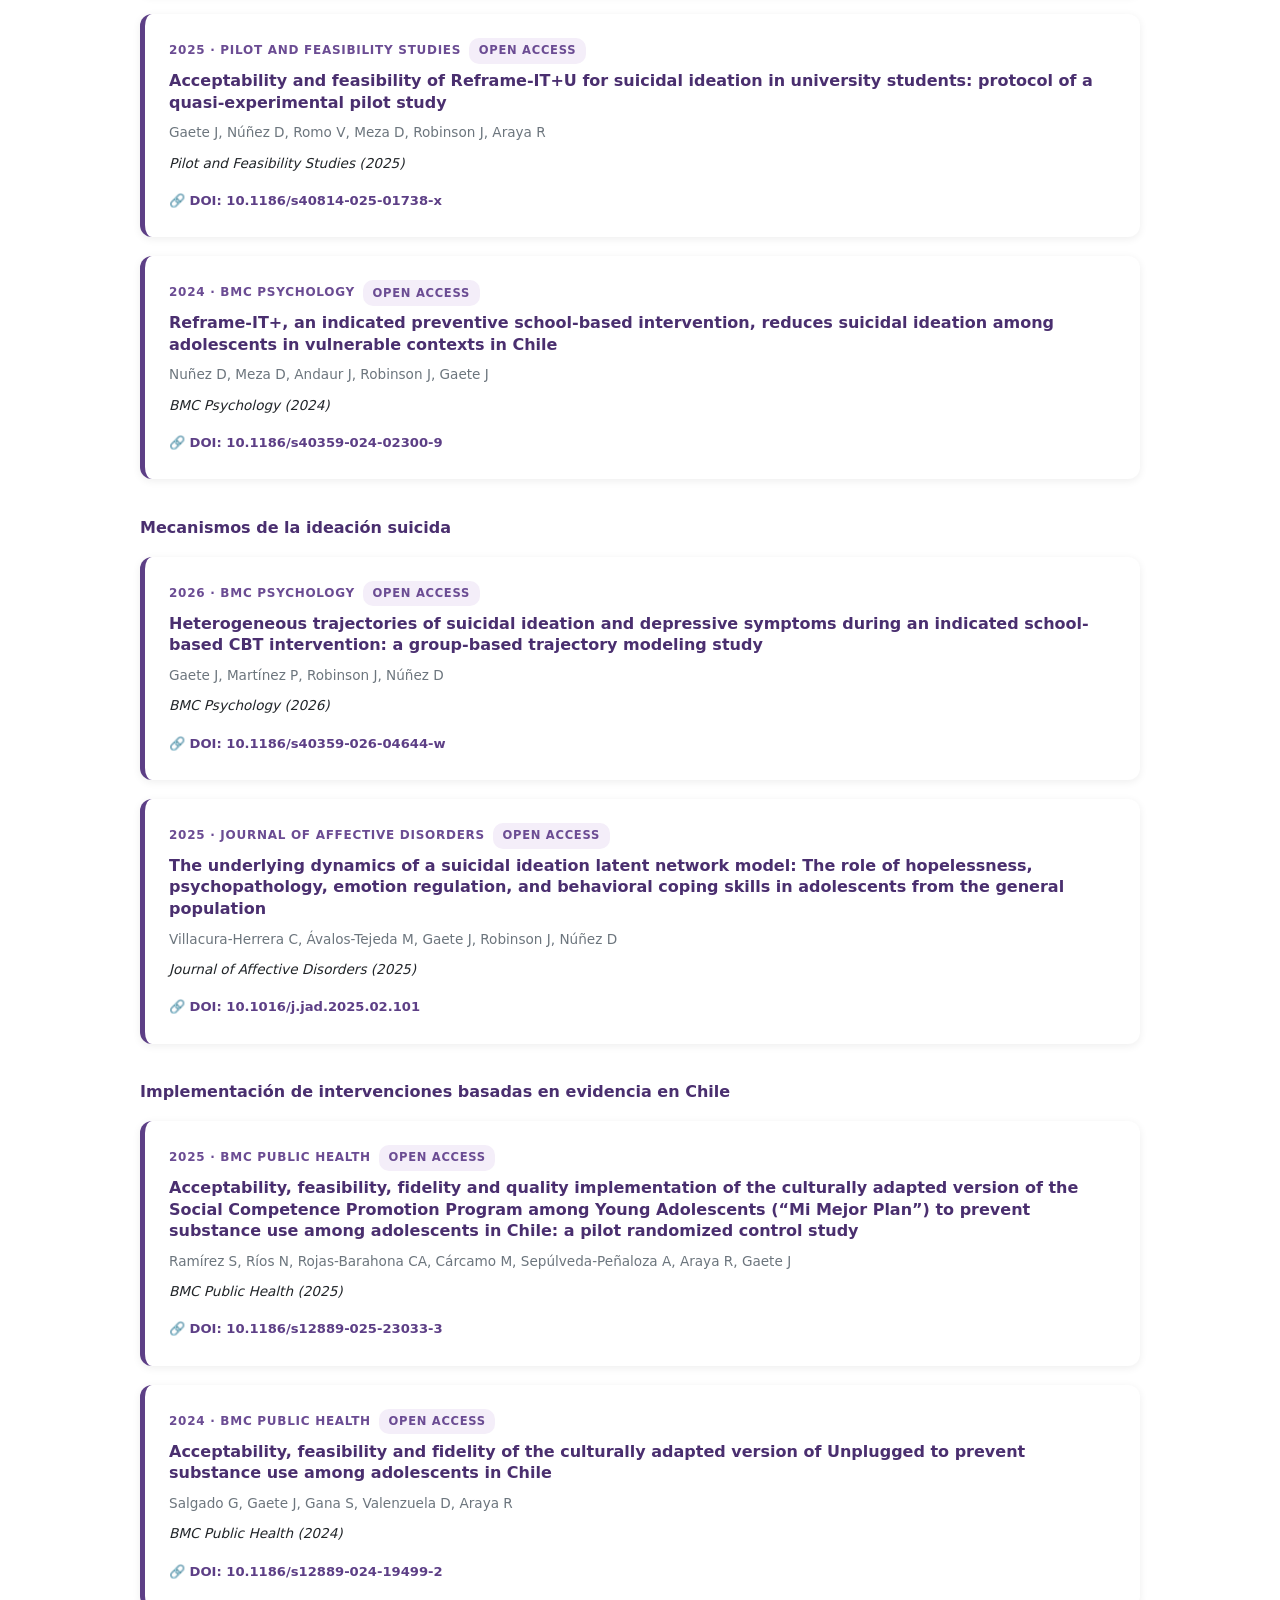
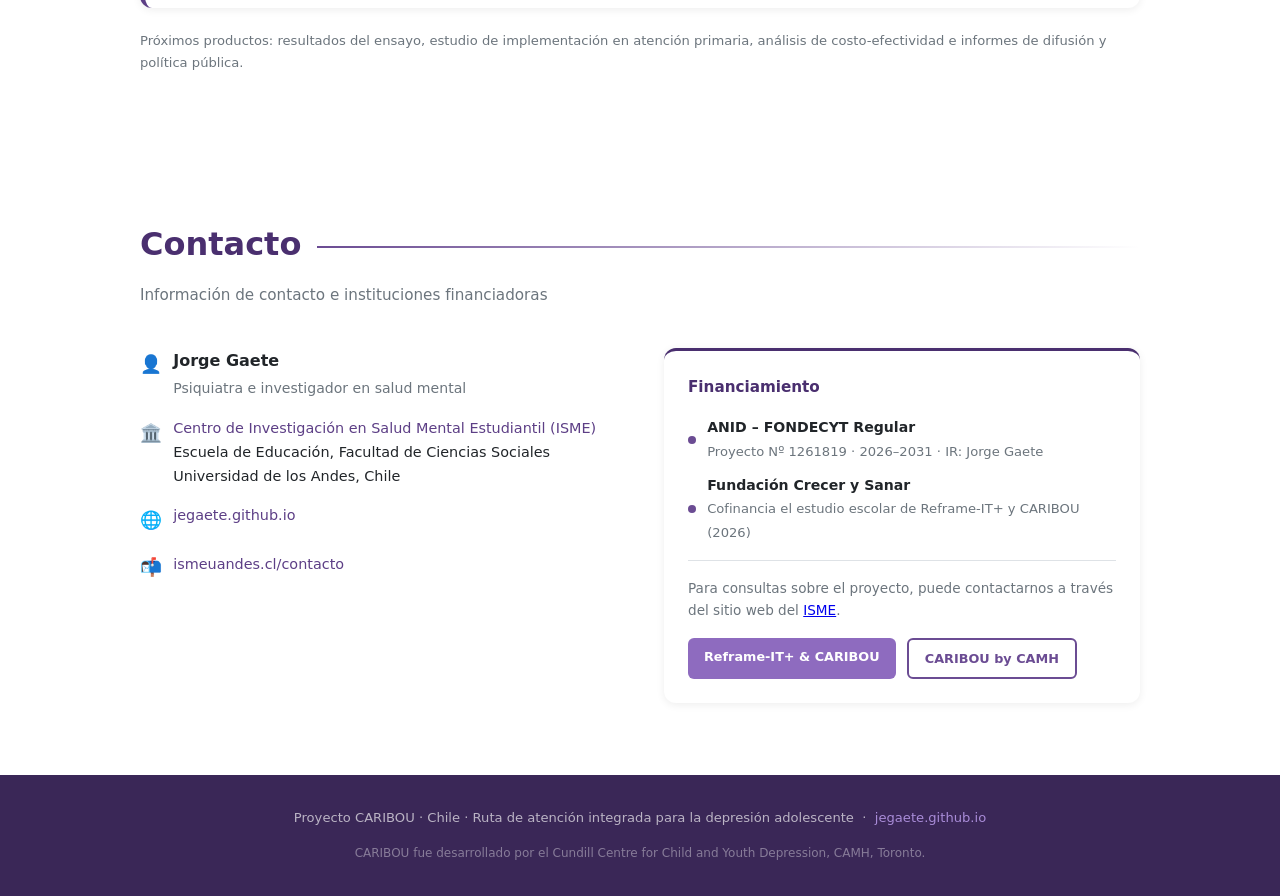
==== commit 03273c79: "Sobre el proyecto: menciona al investigador responsable" ====
--- a/index.html
+++ b/index.html
@@ -352,6 +352,7 @@
         <p data-es="El &lt;strong&gt;trastorno depresivo mayor&lt;/strong&gt; es frecuente y discapacitante en la adolescencia, y se asocia a deterioro del funcionamiento, mayor riesgo suicida y consecuencias a largo plazo. En Chile afecta a cerca del 8% de los adolescentes y una parte importante de ellos no recibe tratamiento oportuno ni basado en evidencia, sobre todo en la atención primaria." data-en="&lt;strong&gt;Major depressive disorder&lt;/strong&gt; is common and disabling in adolescence, and is associated with impaired functioning, higher suicide risk and long-term consequences. In Chile it affects about 8% of adolescents, and many of them do not receive timely, evidence-based treatment, particularly in primary care.">El <strong>trastorno depresivo mayor</strong> es frecuente y discapacitante en la adolescencia, y se asocia a deterioro del funcionamiento, mayor riesgo suicida y consecuencias a largo plazo. En Chile afecta a cerca del 8% de los adolescentes y una parte importante de ellos no recibe tratamiento oportuno ni basado en evidencia, sobre todo en la atención primaria.</p>
         <p data-es="&lt;strong&gt;CARIBOU&lt;/strong&gt; (&lt;em&gt;Care for Adolescents who Receive Information &#x27;Bout Outcomes&lt;/em&gt;) es una ruta de atención integrada desarrollada en el Centre for Addiction and Mental Health (CAMH) de Toronto. Organiza la atención de la depresión adolescente en una secuencia estructurada, multidisciplinaria y guiada por mediciones repetidas." data-en="&lt;strong&gt;CARIBOU&lt;/strong&gt; (&lt;em&gt;Care for Adolescents who Receive Information &#x27;Bout Outcomes&lt;/em&gt;) is an integrated care pathway developed at the Centre for Addiction and Mental Health (CAMH) in Toronto. It organises care for adolescent depression in a structured, multidisciplinary sequence guided by repeated measurement."><strong>CARIBOU</strong> (<em>Care for Adolescents who Receive Information 'Bout Outcomes</em>) es una ruta de atención integrada desarrollada en el Centre for Addiction and Mental Health (CAMH) de Toronto. Organiza la atención de la depresión adolescente en una secuencia estructurada, multidisciplinaria y guiada por mediciones repetidas.</p>
         <p data-es="Este proyecto traduce y adapta CARIBOU a la realidad chilena y evalúa su aceptabilidad, su factibilidad y su eficacia exploratoria en centros de atención primaria de la Región Metropolitana." data-en="This project translates and adapts CARIBOU to the Chilean context and evaluates its acceptability, feasibility and exploratory efficacy in primary care centres in the Metropolitan Region.">Este proyecto traduce y adapta CARIBOU a la realidad chilena y evalúa su aceptabilidad, su factibilidad y su eficacia exploratoria en centros de atención primaria de la Región Metropolitana.</p>
+        <p data-es="El proyecto es dirigido por &lt;strong&gt;Jorge Gaete&lt;/strong&gt;, investigador responsable del FONDECYT Regular Nº 1261819, en el Centro de Investigación en Salud Mental Estudiantil (ISME) de la Universidad de los Andes." data-en="The project is led by &lt;strong&gt;Jorge Gaete&lt;/strong&gt;, principal investigator of FONDECYT Regular Nº 1261819, at the Research Centre for Student Mental Health (ISME), Universidad de los Andes.">El proyecto es dirigido por <strong>Jorge Gaete</strong>, investigador responsable del FONDECYT Regular Nº 1261819, en el Centro de Investigación en Salud Mental Estudiantil (ISME) de la Universidad de los Andes.</p>
       </div>
       <div>
         <div class="stat-cards">
